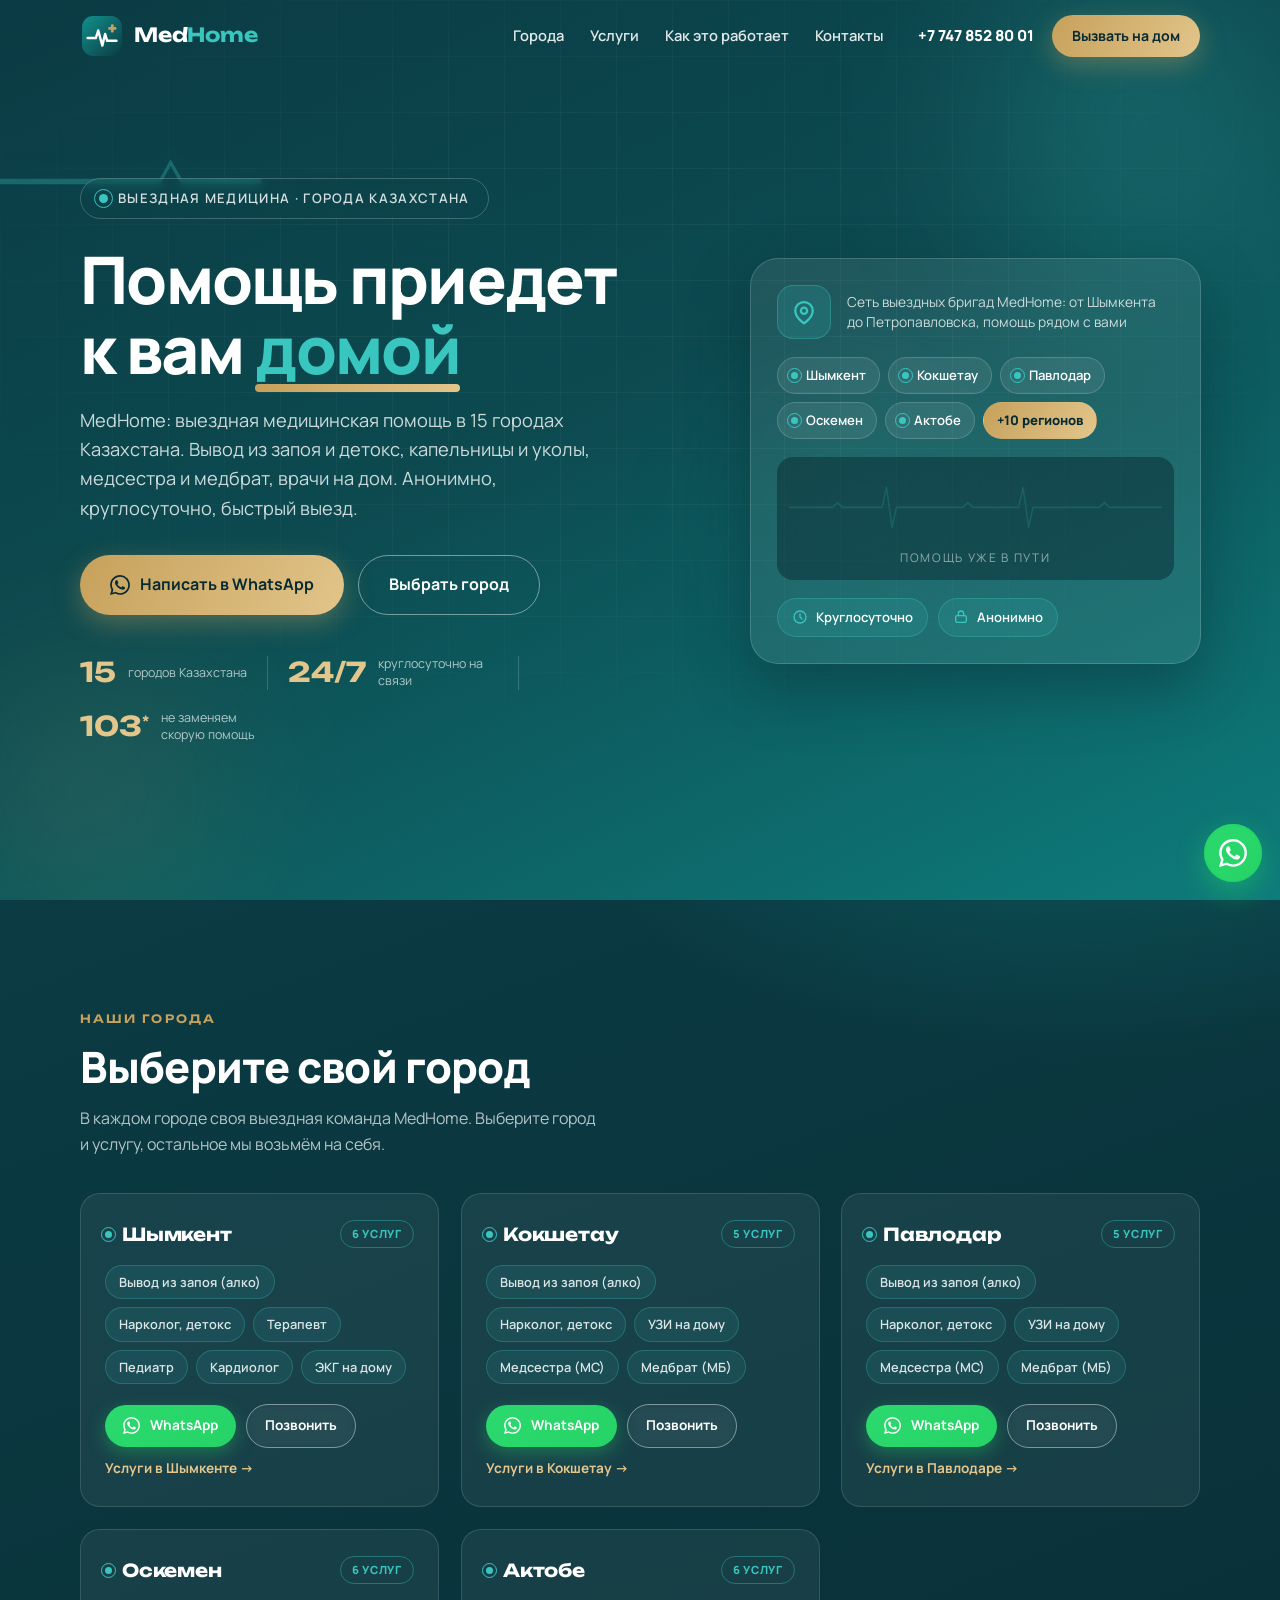
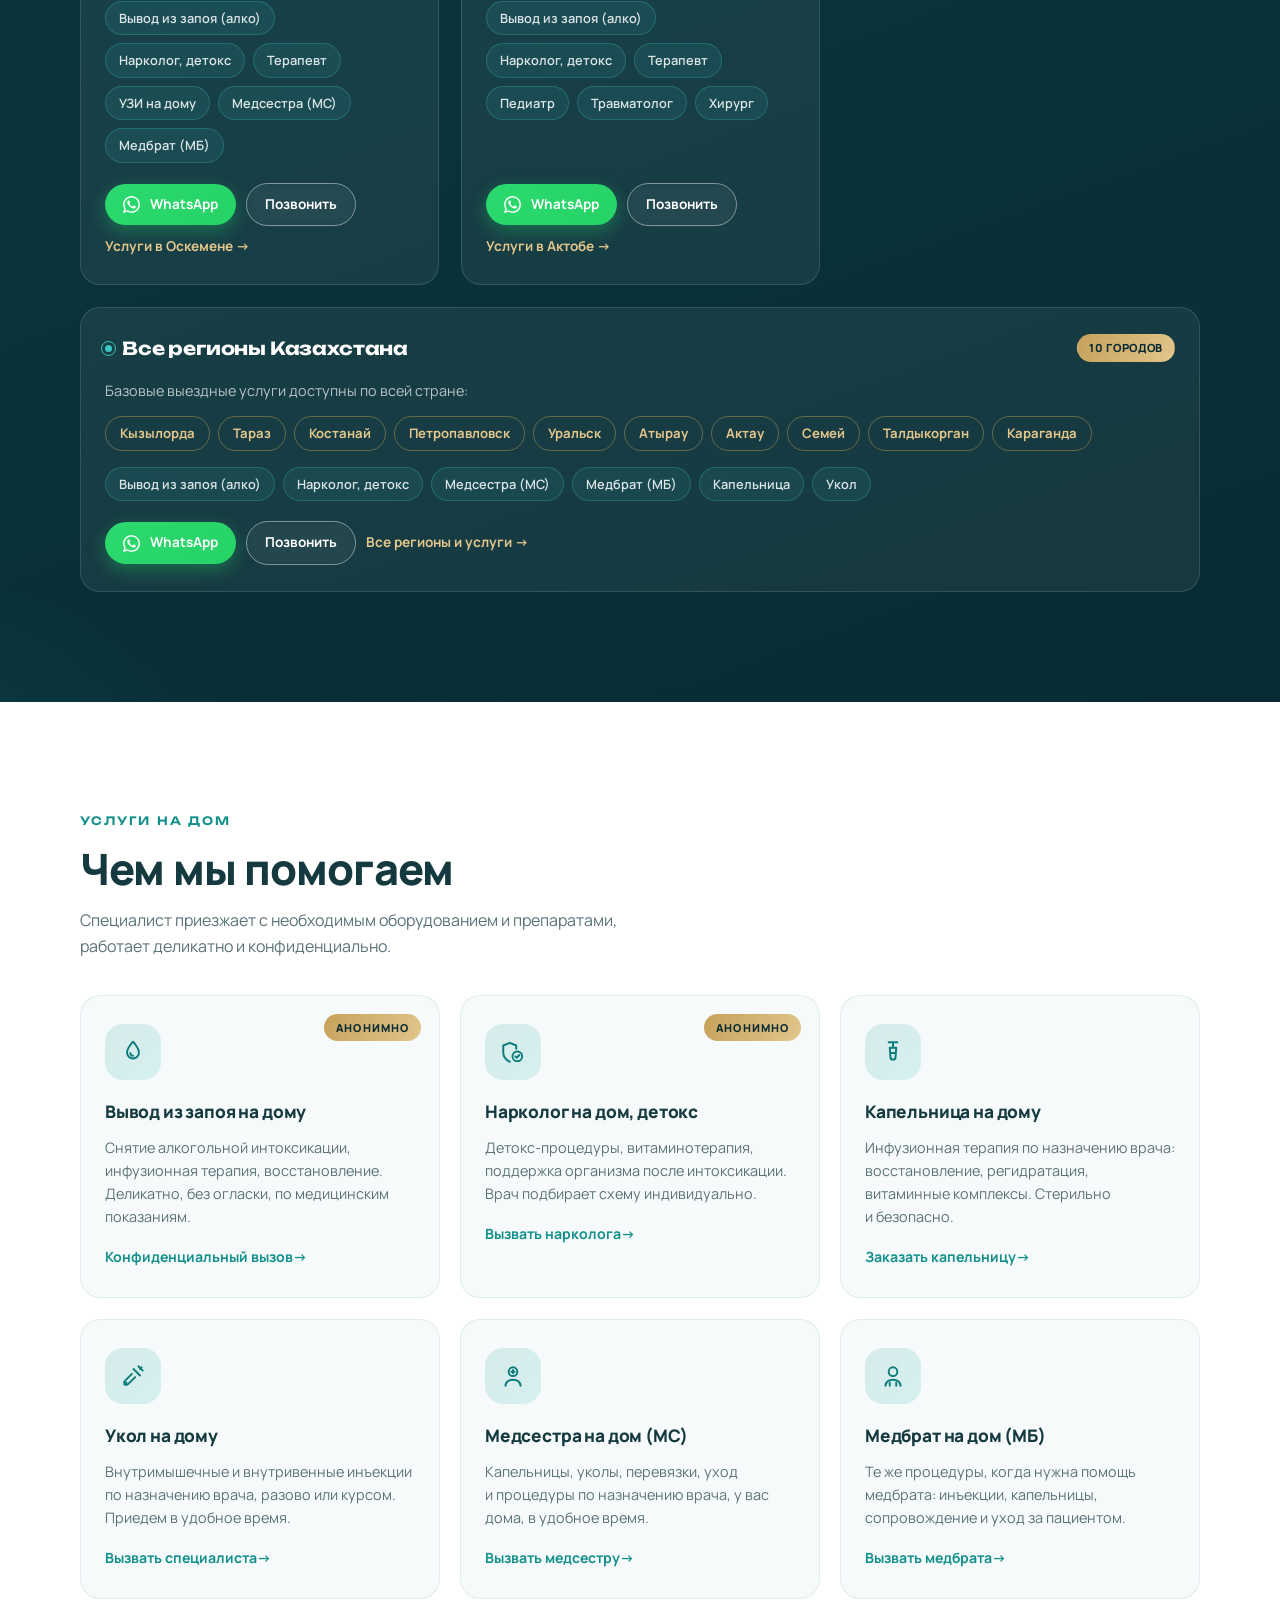
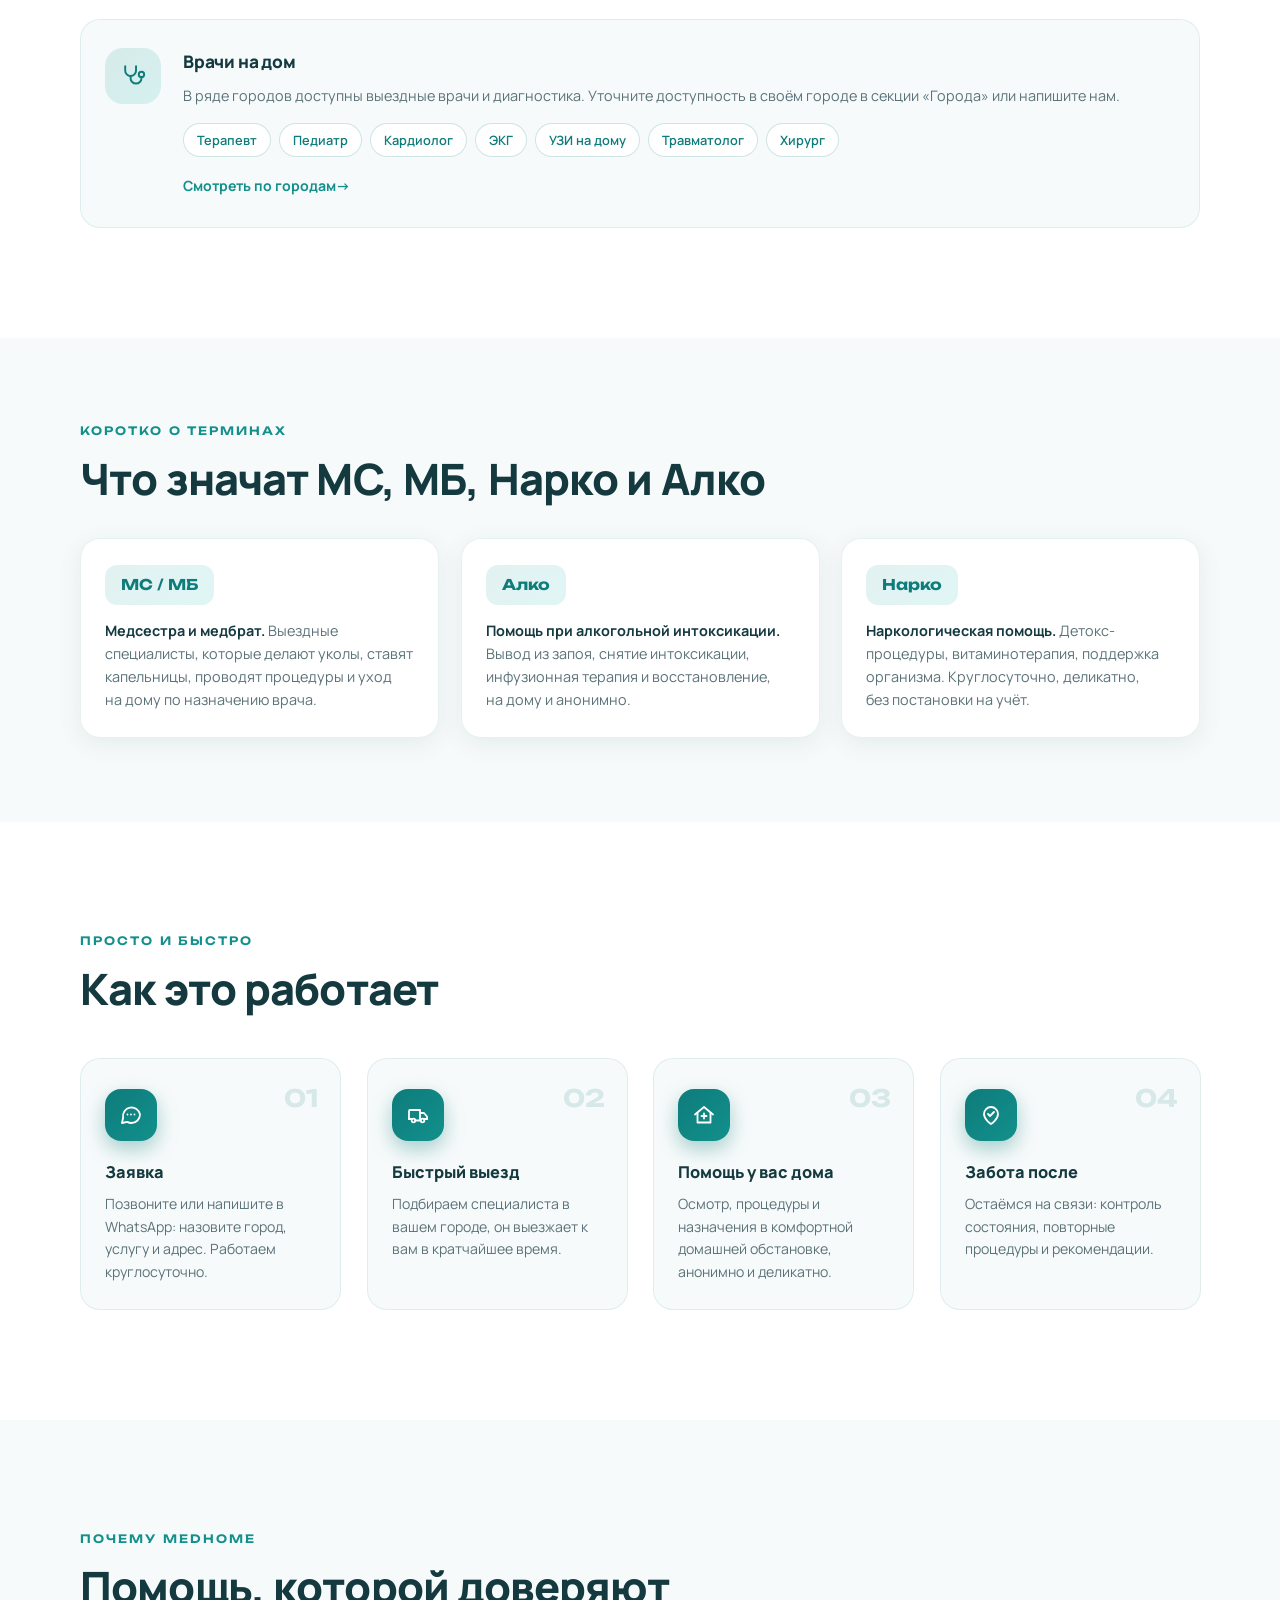
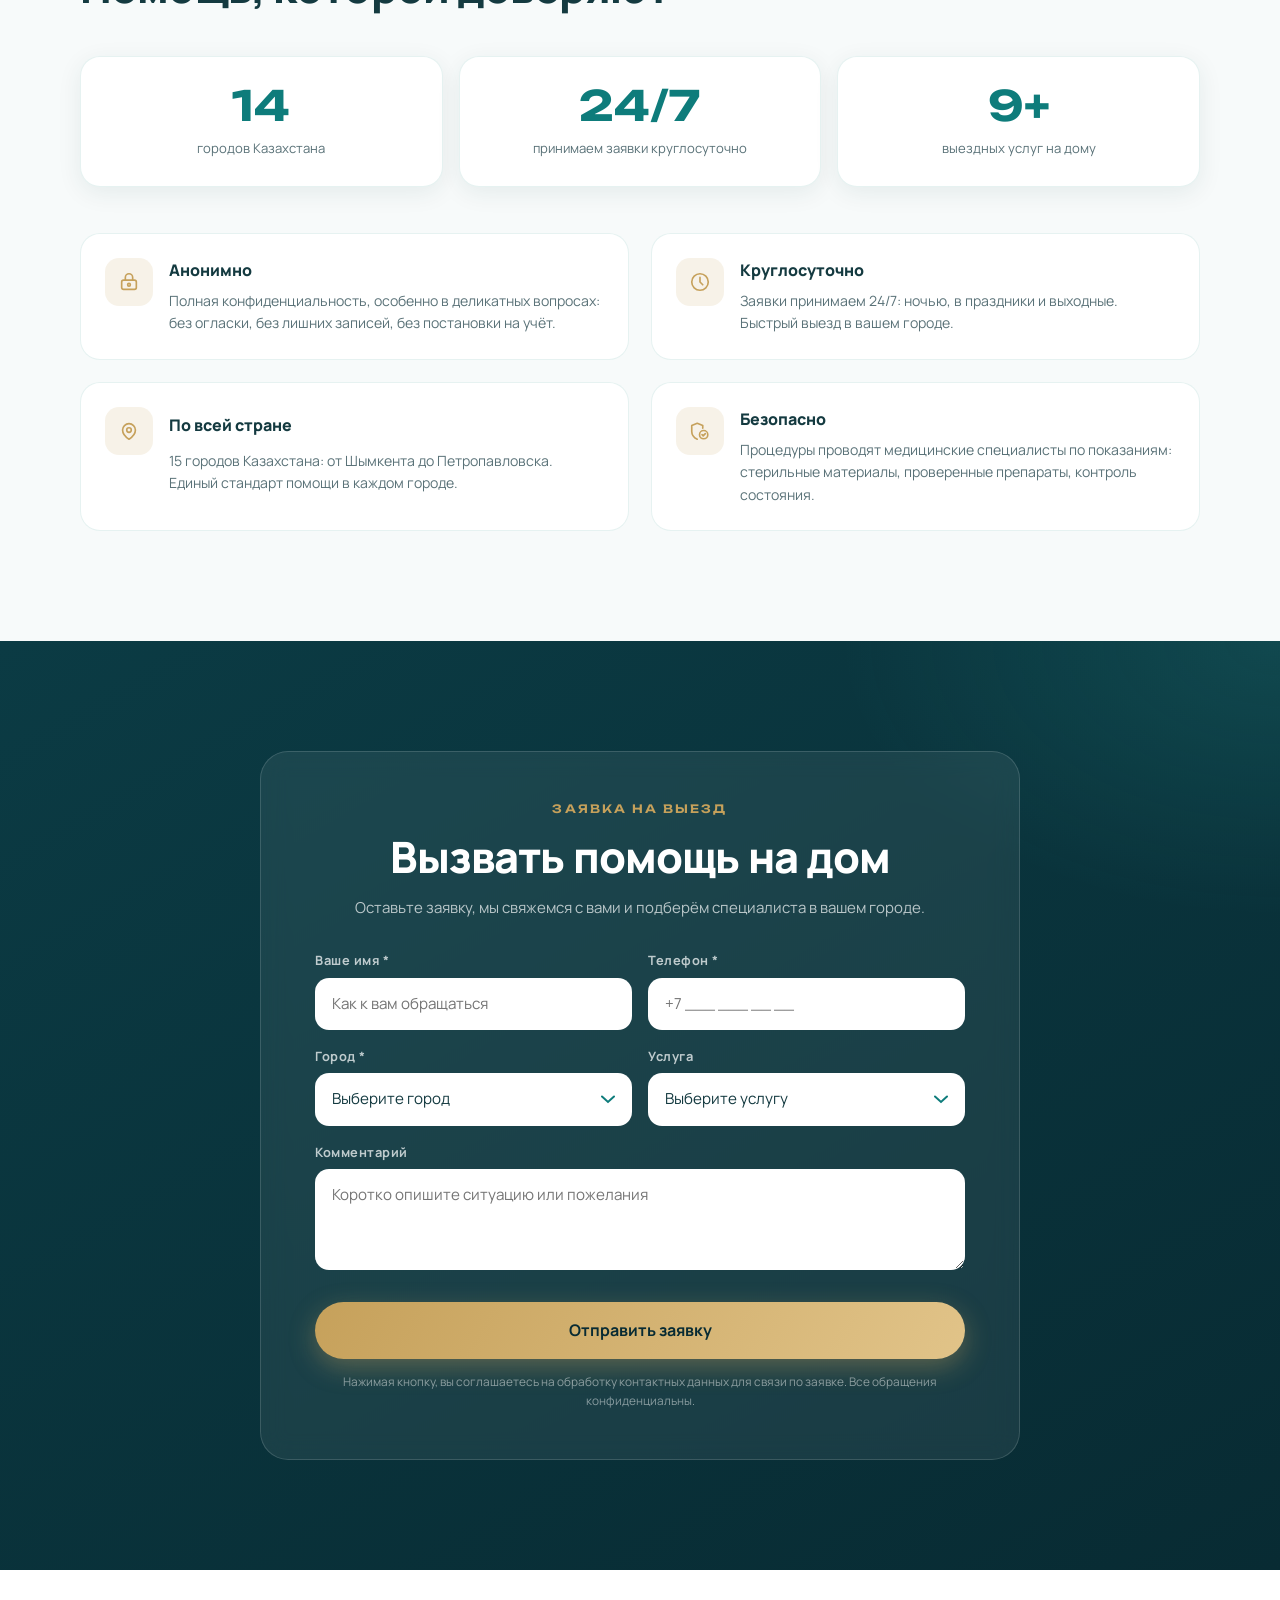
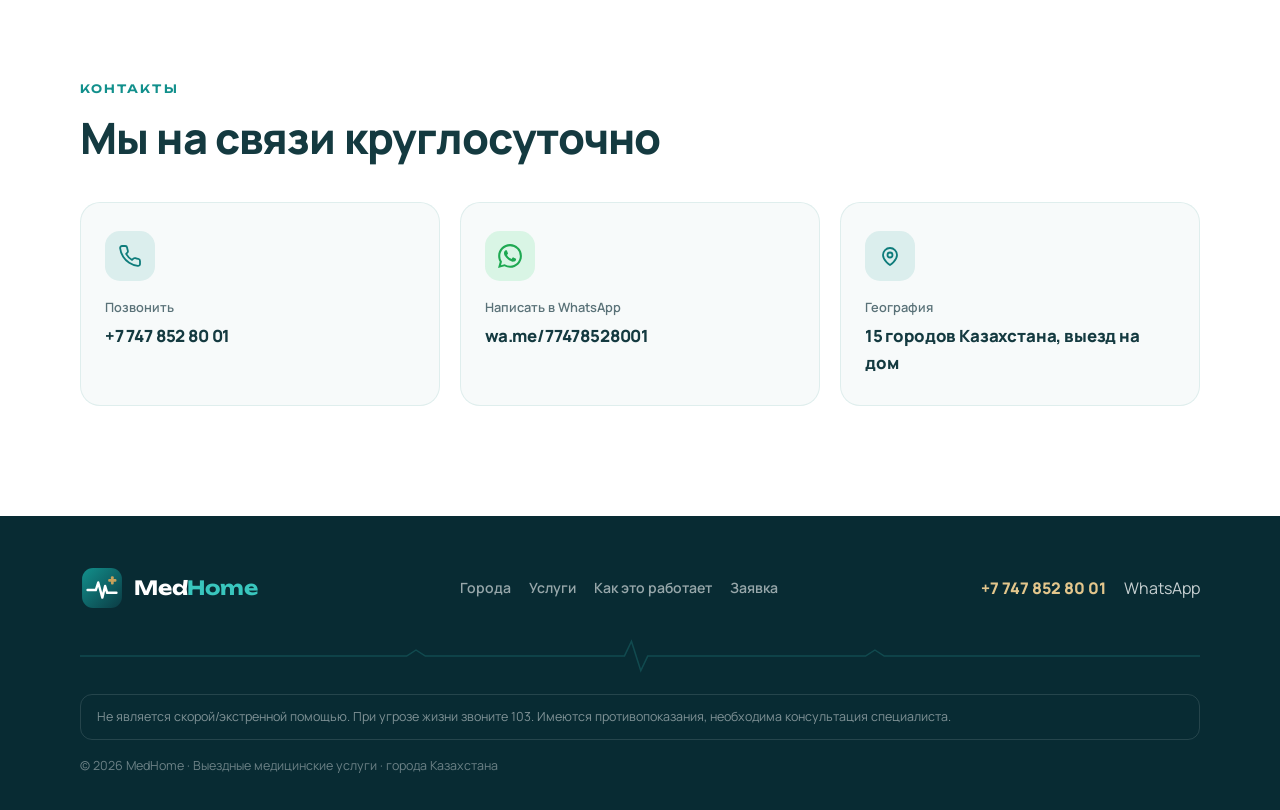
==== index.html @ b6b795bb "Change contact number to +7 747 852 80 01 across all pages Co-Authored-By: Claude Opus 4.8 <noreply@" ====
<!DOCTYPE html>
<html lang="ru">
<head>
  <meta charset="UTF-8">
  <meta name="viewport" content="width=device-width, initial-scale=1.0">

  <title>MedHome: выездная медицинская помощь на дом по городам Казахстана. Вывод из запоя, детокс, медсестра и медбрат на дом</title>
  <meta name="description" content="MedHome: медицинская помощь на дому в Шымкенте, Кокшетау, Павлодаре, Оскемене, Актобе и других городах Казахстана. Вывод из запоя и детокс, капельницы, уколы, медсестра и медбрат, врачи на дом. Анонимно, круглосуточно, быстрый выезд.">
  <link rel="canonical" href="https://medhome.kz/">
  <meta name="theme-color" content="#0E7C7B">

  <!-- Open Graph -->
  <meta property="og:type" content="website">
  <meta property="og:site_name" content="MedHome">
  <meta property="og:title" content="MedHome: медицинская помощь у вас дома, в вашем городе">
  <meta property="og:description" content="Вывод из запоя, детокс, капельницы, медсестра и медбрат, врачи на дом. 15 городов Казахстана, круглосуточно и анонимно.">
  <meta property="og:url" content="https://medhome.kz/">
  <meta property="og:image" content="https://medhome.kz/assets/og-image.jpg">
  <meta property="og:locale" content="ru_RU">
  <!-- Twitter -->
  <meta name="twitter:card" content="summary_large_image">
  <meta name="twitter:title" content="MedHome: медицинская помощь у вас дома, в вашем городе">
  <meta name="twitter:description" content="Выездная медпомощь по городам Казахстана: вывод из запоя, детокс, медсестра и медбрат, капельницы, уколы. Круглосуточно, анонимно.">
  <meta name="twitter:image" content="https://medhome.kz/assets/og-image.jpg">

  <link rel="icon" type="image/svg+xml" href="assets/favicon.svg">

  <link rel="preconnect" href="https://fonts.googleapis.com">
  <link rel="preconnect" href="https://fonts.gstatic.com" crossorigin>
  <link href="https://fonts.googleapis.com/css2?family=Manrope:wght@400;500;600;700;800&family=Unbounded:wght@500;600;700&display=swap" rel="stylesheet">

  <link rel="stylesheet" href="styles.css?v=3">

  <script type="application/ld+json">
  {
    "@context": "https://schema.org",
    "@type": "MedicalBusiness",
    "name": "MedHome",
    "description": "Выездные медицинские услуги на дому по городам Казахстана: вывод из запоя и детоксикация, капельницы, уколы, медсестра и медбрат, врачи на дом.",
    "telephone": "+77478528001",
    "areaServed": ["Шымкент", "Кокшетау", "Павлодар", "Оскемен", "Актобе", "Кызылорда", "Тараз", "Костанай", "Петропавловск", "Уральск", "Атырау", "Актау", "Семей", "Талдыкорган", "Караганда"],
    "url": "https://medhome.kz/",
    "image": "https://medhome.kz/assets/og-image.jpg"
  }
  </script>
</head>
<body>

  <!-- ===== HEADER ===== -->
  <header class="header" id="header">
    <div class="container header-inner">
      <a href="index.html" class="logo" aria-label="MedHome, на главную">
        <img src="assets/logo-icon.svg" alt="Логотип MedHome" class="logo-icon" width="44" height="44">
        <span class="logo-word">Med<em>Home</em></span>
      </a>
      <nav class="nav" id="nav" aria-label="Основная навигация">
        <a href="#goroda" class="nav-link">Города</a>
        <a href="#uslugi" class="nav-link">Услуги</a>
        <a href="#kak-rabotaet" class="nav-link">Как это работает</a>
        <a href="#kontakty" class="nav-link">Контакты</a>
        <div class="nav-cta">
          <a href="tel:+77478528001" class="nav-phone">+7 747 852 80 01</a>
          <a href="#zayavka" class="btn btn-gold btn-sm">Вызвать на дом</a>
        </div>
      </nav>
      <a href="tel:+77478528001" class="header-call" aria-label="Позвонить: +7 747 852 80 01">
        <svg viewBox="0 0 24 24" width="20" height="20" fill="none" stroke="currentColor" stroke-width="2" stroke-linecap="round" stroke-linejoin="round" aria-hidden="true"><path d="M22 16.92v3a2 2 0 0 1-2.18 2 19.79 19.79 0 0 1-8.63-3.07 19.5 19.5 0 0 1-6-6 19.79 19.79 0 0 1-3.07-8.67A2 2 0 0 1 4.11 2h3a2 2 0 0 1 2 1.72c.12.96.36 1.9.7 2.81a2 2 0 0 1-.45 2.11L8.09 9.91a16 16 0 0 0 6 6l1.27-1.27a2 2 0 0 1 2.11-.45c.91.34 1.85.58 2.81.7A2 2 0 0 1 22 16.92z"/></svg>
      </a>
      <button class="burger" id="burger" aria-label="Открыть меню" aria-expanded="false" aria-controls="nav">
        <span></span><span></span><span></span>
      </button>
    </div>
  </header>

  <!-- ===== HERO ===== -->
  <section class="hero" id="hero">
    <div class="hero-bg" aria-hidden="true">
      <div class="glow glow-1"></div>
      <div class="glow glow-2"></div>
      <div class="glow glow-3"></div>
      <div class="hero-grid-lines"></div>
    </div>

    <div class="container hero-inner">
      <div class="hero-text">
        <p class="hero-badge reveal"><span class="pulse-dot" aria-hidden="true"></span>Выездная медицина · города Казахстана</p>
        <h1 class="hero-title">
          <span class="line reveal">Помощь приедет</span>
          <span class="line reveal d-1">к вам <span class="accent-word">домой</span></span>
        </h1>
        <p class="hero-sub reveal d-2">MedHome: выездная медицинская помощь в&nbsp;15&nbsp;городах Казахстана. Вывод из&nbsp;запоя и&nbsp;детокс, капельницы и&nbsp;уколы, медсестра и&nbsp;медбрат, врачи на&nbsp;дом. Анонимно, круглосуточно, быстрый выезд.</p>
        <div class="hero-cta reveal d-3">
          <a href="https://wa.me/77478528001" class="btn btn-gold btn-lg" target="_blank" rel="noopener">
            <svg viewBox="0 0 24 24" width="20" height="20" fill="currentColor" aria-hidden="true"><path d="M17.47 14.38c-.3-.15-1.77-.87-2.04-.97-.27-.1-.47-.15-.67.15-.2.3-.77.97-.94 1.17-.17.2-.35.22-.65.07-.3-.15-1.26-.46-2.4-1.48-.89-.79-1.49-1.77-1.66-2.07-.17-.3-.02-.46.13-.61.13-.13.3-.35.45-.52.15-.17.2-.3.3-.5.1-.2.05-.37-.02-.52-.08-.15-.67-1.62-.92-2.22-.24-.58-.49-.5-.67-.51l-.57-.01c-.2 0-.52.07-.8.37-.27.3-1.04 1.02-1.04 2.5 0 1.47 1.07 2.89 1.22 3.09.15.2 2.11 3.22 5.1 4.51.71.31 1.27.49 1.7.63.72.23 1.37.2 1.88.12.58-.09 1.77-.72 2.02-1.42.25-.7.25-1.3.17-1.42-.07-.12-.27-.2-.57-.35M12.05 21.79h-.01a9.8 9.8 0 0 1-4.98-1.36l-.36-.21-3.7.97.99-3.61-.24-.37a9.77 9.77 0 0 1-1.5-5.22c0-5.4 4.4-9.79 9.81-9.79a9.75 9.75 0 0 1 9.79 9.8c0 5.4-4.4 9.79-9.8 9.79m8.33-18.11A11.7 11.7 0 0 0 12.04 0C5.5 0 .16 5.33.16 11.88c0 2.1.55 4.14 1.59 5.94L.06 24l6.33-1.66a11.85 11.85 0 0 0 5.65 1.44h.01c6.54 0 11.87-5.33 11.87-11.88 0-3.18-1.24-6.16-3.49-8.4"/></svg>
            Написать в WhatsApp
          </a>
          <a href="#goroda" class="btn btn-outline btn-lg">Выбрать город</a>
        </div>
        <div class="hero-facts reveal d-4">
          <div class="fact"><strong>15</strong><span>городов Казахстана</span></div>
          <div class="fact-sep" aria-hidden="true"></div>
          <div class="fact"><strong>24/7</strong><span>круглосуточно на связи</span></div>
          <div class="fact-sep" aria-hidden="true"></div>
          <div class="fact"><strong>103<sup>*</sup></strong><span>не заменяем скорую помощь</span></div>
        </div>
      </div>

      <div class="hero-visual reveal d-2" aria-hidden="false">
        <div class="hero-card">
          <div class="hero-card-top">
            <div class="hero-map-icon" aria-hidden="true">
              <svg viewBox="0 0 24 24" width="30" height="30" fill="none" stroke="currentColor" stroke-width="1.8" stroke-linecap="round" stroke-linejoin="round"><path d="M12 21s-7-4.4-7-10a7 7 0 0 1 14 0c0 5.6-7 10-7 10z"/><circle cx="12" cy="11" r="2.5"/></svg>
            </div>
            <p class="hero-card-note">Сеть выездных бригад MedHome: от&nbsp;Шымкента до&nbsp;Петропавловска, помощь рядом с&nbsp;вами</p>
          </div>
          <ul class="hero-cities" aria-label="Города присутствия MedHome">
            <li><span class="city-dot" aria-hidden="true"></span>Шымкент</li>
            <li><span class="city-dot" aria-hidden="true"></span>Кокшетау</li>
            <li><span class="city-dot" aria-hidden="true"></span>Павлодар</li>
            <li><span class="city-dot" aria-hidden="true"></span>Оскемен</li>
            <li><span class="city-dot" aria-hidden="true"></span>Актобе</li>
            <li class="hero-cities-more">+10 регионов</li>
          </ul>
          <div class="ecg-wrap">
            <svg class="ecg" viewBox="0 0 600 110" preserveAspectRatio="none" aria-hidden="true">
              <path class="ecg-base" d="M0 60 H70 l8 -7 8 7 H150 l7 -30 9 60 7 -30 H280 l8 -7 8 7 H370 l7 -30 9 60 7 -30 H500 l8 -7 8 7 H600"/>
              <path class="ecg-trace" d="M0 60 H70 l8 -7 8 7 H150 l7 -30 9 60 7 -30 H280 l8 -7 8 7 H370 l7 -30 9 60 7 -30 H500 l8 -7 8 7 H600"/>
            </svg>
            <span class="ecg-label">Помощь уже в пути</span>
          </div>
          <div class="hero-card-row">
            <div class="hero-chip">
              <svg viewBox="0 0 24 24" width="16" height="16" fill="none" stroke="currentColor" stroke-width="2" stroke-linecap="round" aria-hidden="true"><circle cx="12" cy="12" r="9"/><path d="M12 7v5l3 3"/></svg>
              Круглосуточно
            </div>
            <div class="hero-chip">
              <svg viewBox="0 0 24 24" width="16" height="16" fill="none" stroke="currentColor" stroke-width="2" stroke-linecap="round" stroke-linejoin="round" aria-hidden="true"><rect x="4" y="10" width="16" height="10" rx="2"/><path d="M8 10V7a4 4 0 0 1 8 0v3"/></svg>
              Анонимно
            </div>
          </div>
        </div>
      </div>
    </div>

    <div class="hero-ecg-bottom" aria-hidden="true">
      <svg viewBox="0 0 1440 90" preserveAspectRatio="none">
        <path class="ecg-line-big" d="M0 50 H180 l12 -9 12 9 H360 l9 -32 12 62 9 -30 H620 l12 -9 12 9 H820 l9 -32 12 62 9 -30 H1080 l12 -9 12 9 H1260 l9 -32 12 62 9 -30 H1440"/>
      </svg>
    </div>
  </section>

  <!-- ===== ГОРОДА ===== -->
  <section class="section section-dark" id="goroda">
    <div class="container">
      <p class="eyebrow eyebrow-gold reveal">Наши города</p>
      <h2 class="section-title reveal">Выберите свой город</h2>
      <p class="section-sub reveal">В каждом городе своя выездная команда MedHome. Выберите город и&nbsp;услугу, остальное мы возьмём на&nbsp;себя.</p>

      <div class="city-grid">

        <article class="city-card reveal" id="shymkent">
          <div class="city-head">
            <h3><span class="city-dot" aria-hidden="true"></span><a href="shymkent.html" class="city-title-link">Шымкент</a></h3>
            <span class="city-badge">6 услуг</span>
          </div>
          <ul class="city-services" aria-label="Услуги в Шымкенте">
            <li>Вывод из запоя (алко)</li>
            <li>Нарколог, детокс</li>
            <li>Терапевт</li>
            <li>Педиатр</li>
            <li>Кардиолог</li>
            <li>ЭКГ на дому</li>
          </ul>
          <div class="city-cta">
            <a href="https://wa.me/77478528001" class="btn btn-wa btn-city" target="_blank" rel="noopener" aria-label="WhatsApp, Шымкент">
              <svg viewBox="0 0 24 24" width="17" height="17" fill="currentColor" aria-hidden="true"><path d="M17.47 14.38c-.3-.15-1.77-.87-2.04-.97-.27-.1-.47-.15-.67.15-.2.3-.77.97-.94 1.17-.17.2-.35.22-.65.07-.3-.15-1.26-.46-2.4-1.48-.89-.79-1.49-1.77-1.66-2.07-.17-.3-.02-.46.13-.61.13-.13.3-.35.45-.52.15-.17.2-.3.3-.5.1-.2.05-.37-.02-.52-.08-.15-.67-1.62-.92-2.22-.24-.58-.49-.5-.67-.51l-.57-.01c-.2 0-.52.07-.8.37-.27.3-1.04 1.02-1.04 2.5 0 1.47 1.07 2.89 1.22 3.09.15.2 2.11 3.22 5.1 4.51.71.31 1.27.49 1.7.63.72.23 1.37.2 1.88.12.58-.09 1.77-.72 2.02-1.42.25-.7.25-1.3.17-1.42-.07-.12-.27-.2-.57-.35M12.05 21.79h-.01a9.8 9.8 0 0 1-4.98-1.36l-.36-.21-3.7.97.99-3.61-.24-.37a9.77 9.77 0 0 1-1.5-5.22c0-5.4 4.4-9.79 9.81-9.79a9.75 9.75 0 0 1 9.79 9.8c0 5.4-4.4 9.79-9.8 9.79m8.33-18.11A11.7 11.7 0 0 0 12.04 0C5.5 0 .16 5.33.16 11.88c0 2.1.55 4.14 1.59 5.94L.06 24l6.33-1.66a11.85 11.85 0 0 0 5.65 1.44h.01c6.54 0 11.87-5.33 11.87-11.88 0-3.18-1.24-6.16-3.49-8.4"/></svg>
              WhatsApp
            </a>
            <a href="tel:+77478528001" class="btn btn-outline btn-city">Позвонить</a>
            <a href="shymkent.html" class="city-link city-link-more">Услуги в Шымкенте<span aria-hidden="true"> →</span></a>
          </div>
        </article>

        <article class="city-card reveal d-1" id="kokshetau">
          <div class="city-head">
            <h3><span class="city-dot" aria-hidden="true"></span><a href="kokshetau.html" class="city-title-link">Кокшетау</a></h3>
            <span class="city-badge">5 услуг</span>
          </div>
          <ul class="city-services" aria-label="Услуги в Кокшетау">
            <li>Вывод из запоя (алко)</li>
            <li>Нарколог, детокс</li>
            <li>УЗИ на дому</li>
            <li>Медсестра (МС)</li>
            <li>Медбрат (МБ)</li>
          </ul>
          <div class="city-cta">
            <a href="https://wa.me/77478528001" class="btn btn-wa btn-city" target="_blank" rel="noopener" aria-label="WhatsApp, Кокшетау">
              <svg viewBox="0 0 24 24" width="17" height="17" fill="currentColor" aria-hidden="true"><path d="M17.47 14.38c-.3-.15-1.77-.87-2.04-.97-.27-.1-.47-.15-.67.15-.2.3-.77.97-.94 1.17-.17.2-.35.22-.65.07-.3-.15-1.26-.46-2.4-1.48-.89-.79-1.49-1.77-1.66-2.07-.17-.3-.02-.46.13-.61.13-.13.3-.35.45-.52.15-.17.2-.3.3-.5.1-.2.05-.37-.02-.52-.08-.15-.67-1.62-.92-2.22-.24-.58-.49-.5-.67-.51l-.57-.01c-.2 0-.52.07-.8.37-.27.3-1.04 1.02-1.04 2.5 0 1.47 1.07 2.89 1.22 3.09.15.2 2.11 3.22 5.1 4.51.71.31 1.27.49 1.7.63.72.23 1.37.2 1.88.12.58-.09 1.77-.72 2.02-1.42.25-.7.25-1.3.17-1.42-.07-.12-.27-.2-.57-.35M12.05 21.79h-.01a9.8 9.8 0 0 1-4.98-1.36l-.36-.21-3.7.97.99-3.61-.24-.37a9.77 9.77 0 0 1-1.5-5.22c0-5.4 4.4-9.79 9.81-9.79a9.75 9.75 0 0 1 9.79 9.8c0 5.4-4.4 9.79-9.8 9.79m8.33-18.11A11.7 11.7 0 0 0 12.04 0C5.5 0 .16 5.33.16 11.88c0 2.1.55 4.14 1.59 5.94L.06 24l6.33-1.66a11.85 11.85 0 0 0 5.65 1.44h.01c6.54 0 11.87-5.33 11.87-11.88 0-3.18-1.24-6.16-3.49-8.4"/></svg>
              WhatsApp
            </a>
            <a href="tel:+77478528001" class="btn btn-outline btn-city">Позвонить</a>
            <a href="kokshetau.html" class="city-link city-link-more">Услуги в Кокшетау<span aria-hidden="true"> →</span></a>
          </div>
        </article>

        <article class="city-card reveal d-2" id="pavlodar">
          <div class="city-head">
            <h3><span class="city-dot" aria-hidden="true"></span><a href="pavlodar.html" class="city-title-link">Павлодар</a></h3>
            <span class="city-badge">5 услуг</span>
          </div>
          <ul class="city-services" aria-label="Услуги в Павлодаре">
            <li>Вывод из запоя (алко)</li>
            <li>Нарколог, детокс</li>
            <li>УЗИ на дому</li>
            <li>Медсестра (МС)</li>
            <li>Медбрат (МБ)</li>
          </ul>
          <div class="city-cta">
            <a href="https://wa.me/77478528001" class="btn btn-wa btn-city" target="_blank" rel="noopener" aria-label="WhatsApp, Павлодар">
              <svg viewBox="0 0 24 24" width="17" height="17" fill="currentColor" aria-hidden="true"><path d="M17.47 14.38c-.3-.15-1.77-.87-2.04-.97-.27-.1-.47-.15-.67.15-.2.3-.77.97-.94 1.17-.17.2-.35.22-.65.07-.3-.15-1.26-.46-2.4-1.48-.89-.79-1.49-1.77-1.66-2.07-.17-.3-.02-.46.13-.61.13-.13.3-.35.45-.52.15-.17.2-.3.3-.5.1-.2.05-.37-.02-.52-.08-.15-.67-1.62-.92-2.22-.24-.58-.49-.5-.67-.51l-.57-.01c-.2 0-.52.07-.8.37-.27.3-1.04 1.02-1.04 2.5 0 1.47 1.07 2.89 1.22 3.09.15.2 2.11 3.22 5.1 4.51.71.31 1.27.49 1.7.63.72.23 1.37.2 1.88.12.58-.09 1.77-.72 2.02-1.42.25-.7.25-1.3.17-1.42-.07-.12-.27-.2-.57-.35M12.05 21.79h-.01a9.8 9.8 0 0 1-4.98-1.36l-.36-.21-3.7.97.99-3.61-.24-.37a9.77 9.77 0 0 1-1.5-5.22c0-5.4 4.4-9.79 9.81-9.79a9.75 9.75 0 0 1 9.79 9.8c0 5.4-4.4 9.79-9.8 9.79m8.33-18.11A11.7 11.7 0 0 0 12.04 0C5.5 0 .16 5.33.16 11.88c0 2.1.55 4.14 1.59 5.94L.06 24l6.33-1.66a11.85 11.85 0 0 0 5.65 1.44h.01c6.54 0 11.87-5.33 11.87-11.88 0-3.18-1.24-6.16-3.49-8.4"/></svg>
              WhatsApp
            </a>
            <a href="tel:+77478528001" class="btn btn-outline btn-city">Позвонить</a>
            <a href="pavlodar.html" class="city-link city-link-more">Услуги в Павлодаре<span aria-hidden="true"> →</span></a>
          </div>
        </article>

        <article class="city-card reveal d-3" id="oskemen">
          <div class="city-head">
            <h3><span class="city-dot" aria-hidden="true"></span><a href="oskemen.html" class="city-title-link">Оскемен</a></h3>
            <span class="city-badge">6 услуг</span>
          </div>
          <ul class="city-services" aria-label="Услуги в Оскемене (Усть-Каменогорске)">
            <li>Вывод из запоя (алко)</li>
            <li>Нарколог, детокс</li>
            <li>Терапевт</li>
            <li>УЗИ на дому</li>
            <li>Медсестра (МС)</li>
            <li>Медбрат (МБ)</li>
          </ul>
          <div class="city-cta">
            <a href="https://wa.me/77478528001" class="btn btn-wa btn-city" target="_blank" rel="noopener" aria-label="WhatsApp, Оскемен">
              <svg viewBox="0 0 24 24" width="17" height="17" fill="currentColor" aria-hidden="true"><path d="M17.47 14.38c-.3-.15-1.77-.87-2.04-.97-.27-.1-.47-.15-.67.15-.2.3-.77.97-.94 1.17-.17.2-.35.22-.65.07-.3-.15-1.26-.46-2.4-1.48-.89-.79-1.49-1.77-1.66-2.07-.17-.3-.02-.46.13-.61.13-.13.3-.35.45-.52.15-.17.2-.3.3-.5.1-.2.05-.37-.02-.52-.08-.15-.67-1.62-.92-2.22-.24-.58-.49-.5-.67-.51l-.57-.01c-.2 0-.52.07-.8.37-.27.3-1.04 1.02-1.04 2.5 0 1.47 1.07 2.89 1.22 3.09.15.2 2.11 3.22 5.1 4.51.71.31 1.27.49 1.7.63.72.23 1.37.2 1.88.12.58-.09 1.77-.72 2.02-1.42.25-.7.25-1.3.17-1.42-.07-.12-.27-.2-.57-.35M12.05 21.79h-.01a9.8 9.8 0 0 1-4.98-1.36l-.36-.21-3.7.97.99-3.61-.24-.37a9.77 9.77 0 0 1-1.5-5.22c0-5.4 4.4-9.79 9.81-9.79a9.75 9.75 0 0 1 9.79 9.8c0 5.4-4.4 9.79-9.8 9.79m8.33-18.11A11.7 11.7 0 0 0 12.04 0C5.5 0 .16 5.33.16 11.88c0 2.1.55 4.14 1.59 5.94L.06 24l6.33-1.66a11.85 11.85 0 0 0 5.65 1.44h.01c6.54 0 11.87-5.33 11.87-11.88 0-3.18-1.24-6.16-3.49-8.4"/></svg>
              WhatsApp
            </a>
            <a href="tel:+77478528001" class="btn btn-outline btn-city">Позвонить</a>
            <a href="oskemen.html" class="city-link city-link-more">Услуги в Оскемене<span aria-hidden="true"> →</span></a>
          </div>
        </article>

        <article class="city-card reveal d-4" id="aktobe">
          <div class="city-head">
            <h3><span class="city-dot" aria-hidden="true"></span><a href="aktobe.html" class="city-title-link">Актобе</a></h3>
            <span class="city-badge">6 услуг</span>
          </div>
          <ul class="city-services" aria-label="Услуги в Актобе">
            <li>Вывод из запоя (алко)</li>
            <li>Нарколог, детокс</li>
            <li>Терапевт</li>
            <li>Педиатр</li>
            <li>Травматолог</li>
            <li>Хирург</li>
          </ul>
          <div class="city-cta">
            <a href="https://wa.me/77478528001" class="btn btn-wa btn-city" target="_blank" rel="noopener" aria-label="WhatsApp, Актобе">
              <svg viewBox="0 0 24 24" width="17" height="17" fill="currentColor" aria-hidden="true"><path d="M17.47 14.38c-.3-.15-1.77-.87-2.04-.97-.27-.1-.47-.15-.67.15-.2.3-.77.97-.94 1.17-.17.2-.35.22-.65.07-.3-.15-1.26-.46-2.4-1.48-.89-.79-1.49-1.77-1.66-2.07-.17-.3-.02-.46.13-.61.13-.13.3-.35.45-.52.15-.17.2-.3.3-.5.1-.2.05-.37-.02-.52-.08-.15-.67-1.62-.92-2.22-.24-.58-.49-.5-.67-.51l-.57-.01c-.2 0-.52.07-.8.37-.27.3-1.04 1.02-1.04 2.5 0 1.47 1.07 2.89 1.22 3.09.15.2 2.11 3.22 5.1 4.51.71.31 1.27.49 1.7.63.72.23 1.37.2 1.88.12.58-.09 1.77-.72 2.02-1.42.25-.7.25-1.3.17-1.42-.07-.12-.27-.2-.57-.35M12.05 21.79h-.01a9.8 9.8 0 0 1-4.98-1.36l-.36-.21-3.7.97.99-3.61-.24-.37a9.77 9.77 0 0 1-1.5-5.22c0-5.4 4.4-9.79 9.81-9.79a9.75 9.75 0 0 1 9.79 9.8c0 5.4-4.4 9.79-9.8 9.79m8.33-18.11A11.7 11.7 0 0 0 12.04 0C5.5 0 .16 5.33.16 11.88c0 2.1.55 4.14 1.59 5.94L.06 24l6.33-1.66a11.85 11.85 0 0 0 5.65 1.44h.01c6.54 0 11.87-5.33 11.87-11.88 0-3.18-1.24-6.16-3.49-8.4"/></svg>
              WhatsApp
            </a>
            <a href="tel:+77478528001" class="btn btn-outline btn-city">Позвонить</a>
            <a href="aktobe.html" class="city-link city-link-more">Услуги в Актобе<span aria-hidden="true"> →</span></a>
          </div>
        </article>

        <!-- Все регионы -->
        <article class="city-card city-card-regions reveal d-4" id="vse-regiony">
          <div class="city-head">
            <h3><span class="city-dot" aria-hidden="true"></span><a href="regiony.html" class="city-title-link">Все регионы Казахстана</a></h3>
            <span class="city-badge city-badge-gold">10 городов</span>
          </div>
          <p class="regions-note">Базовые выездные услуги доступны по&nbsp;всей стране:</p>
          <ul class="regions-list" aria-label="Города всех регионов">
            <li>Кызылорда</li><li>Тараз</li><li>Костанай</li><li>Петропавловск</li><li>Уральск</li><li>Атырау</li><li>Актау</li><li>Семей</li><li>Талдыкорган</li><li>Караганда</li>
          </ul>
          <ul class="city-services" aria-label="Базовые услуги во всех регионах">
            <li>Вывод из запоя (алко)</li>
            <li>Нарколог, детокс</li>
            <li>Медсестра (МС)</li>
            <li>Медбрат (МБ)</li>
            <li>Капельница</li>
            <li>Укол</li>
          </ul>
          <div class="city-cta">
            <a href="https://wa.me/77478528001" class="btn btn-wa btn-city" target="_blank" rel="noopener" aria-label="WhatsApp, все регионы">
              <svg viewBox="0 0 24 24" width="17" height="17" fill="currentColor" aria-hidden="true"><path d="M17.47 14.38c-.3-.15-1.77-.87-2.04-.97-.27-.1-.47-.15-.67.15-.2.3-.77.97-.94 1.17-.17.2-.35.22-.65.07-.3-.15-1.26-.46-2.4-1.48-.89-.79-1.49-1.77-1.66-2.07-.17-.3-.02-.46.13-.61.13-.13.3-.35.45-.52.15-.17.2-.3.3-.5.1-.2.05-.37-.02-.52-.08-.15-.67-1.62-.92-2.22-.24-.58-.49-.5-.67-.51l-.57-.01c-.2 0-.52.07-.8.37-.27.3-1.04 1.02-1.04 2.5 0 1.47 1.07 2.89 1.22 3.09.15.2 2.11 3.22 5.1 4.51.71.31 1.27.49 1.7.63.72.23 1.37.2 1.88.12.58-.09 1.77-.72 2.02-1.42.25-.7.25-1.3.17-1.42-.07-.12-.27-.2-.57-.35M12.05 21.79h-.01a9.8 9.8 0 0 1-4.98-1.36l-.36-.21-3.7.97.99-3.61-.24-.37a9.77 9.77 0 0 1-1.5-5.22c0-5.4 4.4-9.79 9.81-9.79a9.75 9.75 0 0 1 9.79 9.8c0 5.4-4.4 9.79-9.8 9.79m8.33-18.11A11.7 11.7 0 0 0 12.04 0C5.5 0 .16 5.33.16 11.88c0 2.1.55 4.14 1.59 5.94L.06 24l6.33-1.66a11.85 11.85 0 0 0 5.65 1.44h.01c6.54 0 11.87-5.33 11.87-11.88 0-3.18-1.24-6.16-3.49-8.4"/></svg>
              WhatsApp
            </a>
            <a href="tel:+77478528001" class="btn btn-outline btn-city">Позвонить</a>
            <a href="regiony.html" class="city-link city-link-more">Все регионы и услуги<span aria-hidden="true"> →</span></a>
          </div>
        </article>

      </div>
    </div>
  </section>

  <!-- ===== УСЛУГИ ===== -->
  <section class="section section-light" id="uslugi">
    <div class="container">
      <p class="eyebrow reveal">Услуги на дом</p>
      <h2 class="section-title reveal">Чем мы помогаем</h2>
      <p class="section-sub reveal">Специалист приезжает с&nbsp;необходимым оборудованием и&nbsp;препаратами, работает деликатно и&nbsp;конфиденциально.</p>

      <div class="services-grid">
        <article class="service-card reveal" id="vyvod-iz-zapoya">
          <span class="service-tag">Анонимно</span>
          <div class="service-icon" aria-hidden="true">
            <svg viewBox="0 0 24 24" width="26" height="26" fill="none" stroke="currentColor" stroke-width="1.8" stroke-linecap="round" stroke-linejoin="round"><path d="M12 2.5s5.5 6.2 5.5 10a5.5 5.5 0 0 1-11 0c0-3.8 5.5-10 5.5-10z"/><path d="M9.5 13a2.5 2.5 0 0 0 2.5 2.5"/></svg>
          </div>
          <h3>Вывод из запоя на дому</h3>
          <p>Снятие алкогольной интоксикации, инфузионная терапия, восстановление. Деликатно, без огласки, по&nbsp;медицинским показаниям.</p>
          <a href="#zayavka" class="service-link">Конфиденциальный вызов<span aria-hidden="true"> →</span></a>
        </article>

        <article class="service-card reveal d-1" id="narkologiya">
          <span class="service-tag">Анонимно</span>
          <div class="service-icon" aria-hidden="true">
            <svg viewBox="0 0 24 24" width="26" height="26" fill="none" stroke="currentColor" stroke-width="1.8" stroke-linecap="round" stroke-linejoin="round"><path d="M9 21c-3.5-1.7-6-4.6-6-8.5V6l6-2.5L15 6v3"/><circle cx="16" cy="16" r="4.5"/><path d="M14.2 16l1.3 1.3 2.3-2.5"/></svg>
          </div>
          <h3>Нарколог на дом, детокс</h3>
          <p>Детокс-процедуры, витаминотерапия, поддержка организма после интоксикации. Врач подбирает схему индивидуально.</p>
          <a href="#zayavka" class="service-link">Вызвать нарколога<span aria-hidden="true"> →</span></a>
        </article>

        <article class="service-card reveal d-2" id="kapelnica">
          <div class="service-icon" aria-hidden="true">
            <svg viewBox="0 0 24 24" width="26" height="26" fill="none" stroke="currentColor" stroke-width="1.8" stroke-linecap="round" stroke-linejoin="round"><path d="M8 3h8M12 3v5"/><path d="M9 8h6l-.7 9.3a2 2 0 0 1-2 1.7h-.6a2 2 0 0 1-2-1.7z"/><path d="M10 13h4"/></svg>
          </div>
          <h3>Капельница на дому</h3>
          <p>Инфузионная терапия по&nbsp;назначению врача: восстановление, регидратация, витаминные комплексы. Стерильно и&nbsp;безопасно.</p>
          <a href="#zayavka" class="service-link">Заказать капельницу<span aria-hidden="true"> →</span></a>
        </article>

        <article class="service-card reveal d-3" id="ukol">
          <div class="service-icon" aria-hidden="true">
            <svg viewBox="0 0 24 24" width="26" height="26" fill="none" stroke="currentColor" stroke-width="1.8" stroke-linecap="round" stroke-linejoin="round"><path d="M20 4l-1.5 1.5M17 3l4 4M12.5 5.5l6 6M14 13l-6.5 6.5a2 2 0 0 1-2.8 0l-.2-.2a2 2 0 0 1 0-2.8L11 10"/><path d="M4 20l2-2"/></svg>
          </div>
          <h3>Укол на дому</h3>
          <p>Внутримышечные и внутривенные инъекции по&nbsp;назначению врача, разово или курсом. Приедем в&nbsp;удобное время.</p>
          <a href="#zayavka" class="service-link">Вызвать специалиста<span aria-hidden="true"> →</span></a>
        </article>

        <article class="service-card reveal" id="medsestra">
          <div class="service-icon" aria-hidden="true">
            <svg viewBox="0 0 24 24" width="26" height="26" fill="none" stroke="currentColor" stroke-width="1.8" stroke-linecap="round" stroke-linejoin="round"><circle cx="12" cy="8" r="4"/><path d="M5 21c.5-3.5 3.4-5.5 7-5.5s6.5 2 7 5.5"/><path d="M12 6.5v3M10.5 8h3"/></svg>
          </div>
          <h3>Медсестра на дом (МС)</h3>
          <p>Капельницы, уколы, перевязки, уход и&nbsp;процедуры по&nbsp;назначению врача, у&nbsp;вас дома, в&nbsp;удобное время.</p>
          <a href="#zayavka" class="service-link">Вызвать медсестру<span aria-hidden="true"> →</span></a>
        </article>

        <article class="service-card reveal d-1" id="medbrat">
          <div class="service-icon" aria-hidden="true">
            <svg viewBox="0 0 24 24" width="26" height="26" fill="none" stroke="currentColor" stroke-width="1.8" stroke-linecap="round" stroke-linejoin="round"><circle cx="12" cy="8" r="4"/><path d="M5 21c.5-3.5 3.4-5.5 7-5.5s6.5 2 7 5.5"/><path d="M9 21v-3M15 21v-3"/></svg>
          </div>
          <h3>Медбрат на дом (МБ)</h3>
          <p>Те же процедуры, когда нужна помощь медбрата: инъекции, капельницы, сопровождение и&nbsp;уход за&nbsp;пациентом.</p>
          <a href="#zayavka" class="service-link">Вызвать медбрата<span aria-hidden="true"> →</span></a>
        </article>

        <article class="service-card service-card-wide reveal d-2" id="vrachi-na-dom">
          <div class="service-icon" aria-hidden="true">
            <svg viewBox="0 0 24 24" width="26" height="26" fill="none" stroke="currentColor" stroke-width="1.8" stroke-linecap="round" stroke-linejoin="round"><path d="M4.8 3v4a5 5 0 0 0 10 0V3"/><path d="M9.8 12v2a5 5 0 0 0 10 0v-1"/><circle cx="19.8" cy="10.5" r="2.5"/></svg>
          </div>
          <div class="service-wide-body">
            <h3>Врачи на дом</h3>
            <p>В ряде городов доступны выездные врачи и&nbsp;диагностика. Уточните доступность в&nbsp;своём городе в&nbsp;секции «Города» или напишите нам.</p>
            <ul class="spec-chips" aria-label="Выездные врачи и диагностика">
              <li>Терапевт</li><li>Педиатр</li><li>Кардиолог</li><li>ЭКГ</li><li>УЗИ на дому</li><li>Травматолог</li><li>Хирург</li>
            </ul>
            <a href="#goroda" class="service-link">Смотреть по городам<span aria-hidden="true"> →</span></a>
          </div>
        </article>
      </div>
    </div>
  </section>

  <!-- ===== ГЛОССАРИЙ ===== -->
  <section class="section section-ivory section-glossary" id="glossariy">
    <div class="container">
      <p class="eyebrow reveal">Коротко о терминах</p>
      <h2 class="section-title reveal">Что значат МС, МБ, Нарко и Алко</h2>
      <div class="glossary-grid">
        <div class="glossary-card reveal">
          <span class="glossary-abbr">МС / МБ</span>
          <p><strong>Медсестра и медбрат.</strong> Выездные специалисты, которые делают уколы, ставят капельницы, проводят процедуры и&nbsp;уход на&nbsp;дому по&nbsp;назначению врача.</p>
        </div>
        <div class="glossary-card reveal d-1">
          <span class="glossary-abbr">Алко</span>
          <p><strong>Помощь при алкогольной интоксикации.</strong> Вывод из&nbsp;запоя, снятие интоксикации, инфузионная терапия и&nbsp;восстановление, на&nbsp;дому и&nbsp;анонимно.</p>
        </div>
        <div class="glossary-card reveal d-2">
          <span class="glossary-abbr">Нарко</span>
          <p><strong>Наркологическая помощь.</strong> Детокс-процедуры, витаминотерапия, поддержка организма. Круглосуточно, деликатно, без&nbsp;постановки на&nbsp;учёт.</p>
        </div>
      </div>
    </div>
  </section>

  <!-- ===== КАК ЭТО РАБОТАЕТ ===== -->
  <section class="section section-light" id="kak-rabotaet">
    <div class="container">
      <p class="eyebrow reveal">Просто и быстро</p>
      <h2 class="section-title reveal">Как это работает</h2>

      <ol class="steps">
        <li class="step reveal">
          <span class="step-num">01</span>
          <div class="step-icon" aria-hidden="true">
            <svg viewBox="0 0 24 24" width="24" height="24" fill="none" stroke="currentColor" stroke-width="1.8" stroke-linecap="round" stroke-linejoin="round"><path d="M21 11.5a8.5 8.5 0 0 1-8.5 8.5c-1.5 0-3-.4-4.2-1.1L3 20l1.1-5.3A8.5 8.5 0 1 1 21 11.5z"/><path d="M8.5 11.5h.01M12 11.5h.01M15.5 11.5h.01"/></svg>
          </div>
          <h3>Заявка</h3>
          <p>Позвоните или напишите в WhatsApp: назовите город, услугу и адрес. Работаем круглосуточно.</p>
        </li>
        <li class="step reveal d-1">
          <span class="step-num">02</span>
          <div class="step-icon" aria-hidden="true">
            <svg viewBox="0 0 24 24" width="24" height="24" fill="none" stroke="currentColor" stroke-width="1.8" stroke-linecap="round" stroke-linejoin="round"><path d="M3 16V8a1 1 0 0 1 1-1h10v9"/><path d="M14 10h4l3 3.5V16h-2"/><circle cx="7.5" cy="17.5" r="1.8"/><circle cx="16.5" cy="17.5" r="1.8"/><path d="M9.3 17.5h5.4M3 16h2.7M18.3 16H21"/></svg>
          </div>
          <h3>Быстрый выезд</h3>
          <p>Подбираем специалиста в вашем городе, он выезжает к вам в кратчайшее время.</p>
        </li>
        <li class="step reveal d-2">
          <span class="step-num">03</span>
          <div class="step-icon" aria-hidden="true">
            <svg viewBox="0 0 24 24" width="24" height="24" fill="none" stroke="currentColor" stroke-width="1.8" stroke-linecap="round" stroke-linejoin="round"><path d="M3 11.5 12 4l9 7.5"/><path d="M5.5 10v9.5h13V10"/><path d="M12 10.5v5M9.5 13h5"/></svg>
          </div>
          <h3>Помощь у вас дома</h3>
          <p>Осмотр, процедуры и назначения в комфортной домашней обстановке, анонимно и деликатно.</p>
        </li>
        <li class="step reveal d-3">
          <span class="step-num">04</span>
          <div class="step-icon" aria-hidden="true">
            <svg viewBox="0 0 24 24" width="24" height="24" fill="none" stroke="currentColor" stroke-width="1.8" stroke-linecap="round" stroke-linejoin="round"><path d="M12 21s-7-4.4-7-10a7 7 0 0 1 14 0c0 5.6-7 10-7 10z"/><path d="M9 11l2 2 4-4"/></svg>
          </div>
          <h3>Забота после</h3>
          <p>Остаёмся на связи: контроль состояния, повторные процедуры и рекомендации.</p>
        </li>
      </ol>
    </div>
  </section>

  <!-- ===== ПОЧЕМУ MEDHOME ===== -->
  <section class="section section-ivory" id="pochemu-my">
    <div class="container">
      <p class="eyebrow reveal">Почему MedHome</p>
      <h2 class="section-title reveal">Помощь, которой доверяют</h2>

      <div class="counters reveal">
        <div class="counter">
          <strong><span class="count" data-count="15">0</span></strong>
          <span>городов Казахстана</span>
        </div>
        <div class="counter">
          <strong>24/7</strong>
          <span>принимаем заявки круглосуточно</span>
        </div>
        <div class="counter">
          <strong><span class="count" data-count="10">0</span>+</strong>
          <span>выездных услуг на дому</span>
        </div>
      </div>

      <div class="why-grid">
        <div class="why-item reveal">
          <div class="why-icon" aria-hidden="true"><svg viewBox="0 0 24 24" width="22" height="22" fill="none" stroke="currentColor" stroke-width="1.8" stroke-linecap="round" stroke-linejoin="round"><rect x="4" y="10" width="16" height="10" rx="2"/><path d="M8 10V7a4 4 0 0 1 8 0v3"/><circle cx="12" cy="15" r="1.5"/></svg></div>
          <h3>Анонимно</h3>
          <p>Полная конфиденциальность, особенно в деликатных вопросах: без огласки, без лишних записей, без постановки на&nbsp;учёт.</p>
        </div>
        <div class="why-item reveal d-1">
          <div class="why-icon" aria-hidden="true"><svg viewBox="0 0 24 24" width="22" height="22" fill="none" stroke="currentColor" stroke-width="1.8" stroke-linecap="round" stroke-linejoin="round"><circle cx="12" cy="12" r="9"/><path d="M12 7v5l3 3"/></svg></div>
          <h3>Круглосуточно</h3>
          <p>Заявки принимаем 24/7: ночью, в праздники и выходные. Быстрый выезд в&nbsp;вашем городе.</p>
        </div>
        <div class="why-item reveal d-2">
          <div class="why-icon" aria-hidden="true"><svg viewBox="0 0 24 24" width="22" height="22" fill="none" stroke="currentColor" stroke-width="1.8" stroke-linecap="round" stroke-linejoin="round"><path d="M12 21s-7-4.4-7-10a7 7 0 0 1 14 0c0 5.6-7 10-7 10z"/><circle cx="12" cy="11" r="2.5"/></svg></div>
          <h3>По всей стране</h3>
          <p>15 городов Казахстана: от Шымкента до Петропавловска. Единый стандарт помощи в&nbsp;каждом городе.</p>
        </div>
        <div class="why-item reveal d-3">
          <div class="why-icon" aria-hidden="true"><svg viewBox="0 0 24 24" width="22" height="22" fill="none" stroke="currentColor" stroke-width="1.8" stroke-linecap="round" stroke-linejoin="round"><path d="M9 21c-3.5-1.7-6-4.6-6-8.5V6l6-2.5L15 6v3"/><circle cx="16" cy="16" r="4.5"/><path d="M14.2 16l1.3 1.3 2.3-2.5"/></svg></div>
          <h3>Безопасно</h3>
          <p>Процедуры проводят медицинские специалисты по показаниям: стерильные материалы, проверенные препараты, контроль состояния.</p>
        </div>
      </div>
    </div>
  </section>

  <!-- ===== ФОРМА ===== -->
  <section class="section section-form" id="zayavka">
    <div class="container">
      <div class="form-card reveal">
        <div class="form-head">
          <p class="eyebrow eyebrow-gold">Заявка на выезд</p>
          <h2 class="section-title">Вызвать помощь на дом</h2>
          <p class="form-note">Оставьте заявку, мы свяжемся с&nbsp;вами и&nbsp;подберём специалиста в&nbsp;вашем городе.</p>
        </div>
        <form id="leadForm" novalidate>
          <div class="form-row">
            <label class="field">
              <span>Ваше имя *</span>
              <input type="text" name="name" required autocomplete="name" placeholder="Как к вам обращаться">
            </label>
            <label class="field">
              <span>Телефон *</span>
              <input type="tel" name="phone" required autocomplete="tel" inputmode="tel" placeholder="+7 ___ ___ __ __">
            </label>
          </div>
          <div class="form-row">
            <label class="field">
              <span>Город *</span>
              <select name="city" required>
                <option value="" selected>Выберите город</option>
                <option>Шымкент</option>
                <option>Кокшетау</option>
                <option>Павлодар</option>
                <option>Оскемен</option>
                <option>Актобе</option>
                <option>Кызылорда</option>
                <option>Тараз</option>
                <option>Костанай</option>
                <option>Петропавловск</option>
                <option>Уральск</option>
                <option>Атырау</option>
                <option>Актау</option>
                <option>Семей</option>
                <option>Талдыкорган</option>
                <option>Караганда</option>
                <option>Другой город</option>
              </select>
            </label>
            <label class="field">
              <span>Услуга</span>
              <select name="service">
                <option value="" selected>Выберите услугу</option>
                <option>Вывод из запоя (алко)</option>
                <option>Нарколог, детокс</option>
                <option>Капельница на дому</option>
                <option>Укол на дому</option>
                <option>Медсестра (МС)</option>
                <option>Медбрат (МБ)</option>
                <option>Терапевт</option>
                <option>Педиатр</option>
                <option>Кардиолог / ЭКГ</option>
                <option>УЗИ на дому</option>
                <option>Травматолог</option>
                <option>Хирург</option>
                <option>Нужна консультация</option>
              </select>
            </label>
          </div>
          <label class="field">
            <span>Комментарий</span>
            <textarea name="comment" rows="3" placeholder="Коротко опишите ситуацию или пожелания"></textarea>
          </label>
          <button type="submit" class="btn btn-gold btn-lg btn-block">Отправить заявку</button>
          <p class="form-privacy">Нажимая кнопку, вы соглашаетесь на обработку контактных данных для связи по заявке. Все обращения конфиденциальны.</p>
        </form>
        <div class="form-success" id="formSuccess" hidden>
          <div class="success-icon" aria-hidden="true">
            <svg viewBox="0 0 24 24" width="34" height="34" fill="none" stroke="currentColor" stroke-width="2" stroke-linecap="round" stroke-linejoin="round"><circle cx="12" cy="12" r="10"/><path d="M8 12.5l2.7 2.7L16 9.5"/></svg>
          </div>
          <h3>Спасибо! Заявка принята</h3>
          <p>Мы скоро свяжемся с вами. Если срочно, напишите нам в WhatsApp: <a href="https://wa.me/77478528001" target="_blank" rel="noopener">wa.me/77478528001</a> или позвоните <a href="tel:+77478528001">+7&nbsp;700&nbsp;000&nbsp;00&nbsp;00</a>.</p>
        </div>
      </div>
    </div>
  </section>

  <!-- ===== КОНТАКТЫ ===== -->
  <section class="section section-light" id="kontakty">
    <div class="container">
      <p class="eyebrow reveal">Контакты</p>
      <h2 class="section-title reveal">Мы на связи круглосуточно</h2>
      <div class="contact-grid">
        <a href="tel:+77478528001" class="contact-card reveal">
          <div class="contact-icon" aria-hidden="true">
            <svg viewBox="0 0 24 24" width="24" height="24" fill="none" stroke="currentColor" stroke-width="1.8" stroke-linecap="round" stroke-linejoin="round"><path d="M22 16.92v3a2 2 0 0 1-2.18 2 19.79 19.79 0 0 1-8.63-3.07 19.5 19.5 0 0 1-6-6 19.79 19.79 0 0 1-3.07-8.67A2 2 0 0 1 4.11 2h3a2 2 0 0 1 2 1.72c.12.96.36 1.9.7 2.81a2 2 0 0 1-.45 2.11L8.09 9.91a16 16 0 0 0 6 6l1.27-1.27a2 2 0 0 1 2.11-.45c.91.34 1.85.58 2.81.7A2 2 0 0 1 22 16.92z"/></svg>
          </div>
          <span class="contact-label">Позвонить</span>
          <strong>+7 747 852 80 01</strong>
        </a>
        <a href="https://wa.me/77478528001" class="contact-card reveal d-1" target="_blank" rel="noopener">
          <div class="contact-icon contact-icon-wa" aria-hidden="true">
            <svg viewBox="0 0 24 24" width="24" height="24" fill="currentColor"><path d="M17.47 14.38c-.3-.15-1.77-.87-2.04-.97-.27-.1-.47-.15-.67.15-.2.3-.77.97-.94 1.17-.17.2-.35.22-.65.07-.3-.15-1.26-.46-2.4-1.48-.89-.79-1.49-1.77-1.66-2.07-.17-.3-.02-.46.13-.61.13-.13.3-.35.45-.52.15-.17.2-.3.3-.5.1-.2.05-.37-.02-.52-.08-.15-.67-1.62-.92-2.22-.24-.58-.49-.5-.67-.51l-.57-.01c-.2 0-.52.07-.8.37-.27.3-1.04 1.02-1.04 2.5 0 1.47 1.07 2.89 1.22 3.09.15.2 2.11 3.22 5.1 4.51.71.31 1.27.49 1.7.63.72.23 1.37.2 1.88.12.58-.09 1.77-.72 2.02-1.42.25-.7.25-1.3.17-1.42-.07-.12-.27-.2-.57-.35M12.05 21.79h-.01a9.8 9.8 0 0 1-4.98-1.36l-.36-.21-3.7.97.99-3.61-.24-.37a9.77 9.77 0 0 1-1.5-5.22c0-5.4 4.4-9.79 9.81-9.79a9.75 9.75 0 0 1 9.79 9.8c0 5.4-4.4 9.79-9.8 9.79m8.33-18.11A11.7 11.7 0 0 0 12.04 0C5.5 0 .16 5.33.16 11.88c0 2.1.55 4.14 1.59 5.94L.06 24l6.33-1.66a11.85 11.85 0 0 0 5.65 1.44h.01c6.54 0 11.87-5.33 11.87-11.88 0-3.18-1.24-6.16-3.49-8.4"/></svg>
          </div>
          <span class="contact-label">Написать в WhatsApp</span>
          <strong>wa.me/77478528001</strong>
        </a>
        <div class="contact-card reveal d-2">
          <div class="contact-icon" aria-hidden="true">
            <svg viewBox="0 0 24 24" width="24" height="24" fill="none" stroke="currentColor" stroke-width="1.8" stroke-linecap="round" stroke-linejoin="round"><path d="M12 21s-7-4.4-7-10a7 7 0 0 1 14 0c0 5.6-7 10-7 10z"/><circle cx="12" cy="11" r="2.5"/></svg>
          </div>
          <span class="contact-label">География</span>
          <strong>15 городов Казахстана, выезд на дом</strong>
        </div>
      </div>
    </div>
  </section>

  <!-- ===== FOOTER ===== -->
  <footer class="footer">
    <div class="container">
      <div class="footer-top">
        <a href="index.html" class="logo logo-footer" aria-label="MedHome">
          <img src="assets/logo-icon.svg" alt="Логотип MedHome" class="logo-icon" width="40" height="40" loading="lazy" decoding="async">
          <span class="logo-word">Med<em>Home</em></span>
        </a>
        <nav class="footer-nav" aria-label="Навигация в подвале">
          <a href="#goroda">Города</a>
          <a href="#uslugi">Услуги</a>
          <a href="#kak-rabotaet">Как это работает</a>
          <a href="#zayavka">Заявка</a>
        </nav>
        <div class="footer-contacts">
          <a href="tel:+77478528001" class="footer-phone">+7 747 852 80 01</a>
          <a href="https://wa.me/77478528001" target="_blank" rel="noopener">WhatsApp</a>
        </div>
      </div>
      <div class="footer-ecg" aria-hidden="true">
        <svg viewBox="0 0 1440 60" preserveAspectRatio="none">
          <path d="M0 30 H420 l12 -9 12 9 H700 l9 -22 12 44 9 -22 H1010 l12 -9 12 9 H1440" fill="none" stroke="rgba(57,198,190,.25)" stroke-width="2"/>
        </svg>
      </div>
      <p class="footer-disclaimer">Не является скорой/экстренной помощью. При угрозе жизни звоните 103. Имеются противопоказания, необходима консультация специалиста.</p>
      <p class="footer-copy">© <span id="year">2026</span> MedHome · Выездные медицинские услуги · города Казахстана</p>
    </div>
  </footer>

  <!-- Плавающая кнопка WhatsApp -->
  <a href="https://wa.me/77478528001" class="wa-float" target="_blank" rel="noopener" aria-label="Написать в WhatsApp">
    <span class="wa-ring" aria-hidden="true"></span>
    <svg viewBox="0 0 24 24" width="28" height="28" fill="currentColor" aria-hidden="true"><path d="M17.47 14.38c-.3-.15-1.77-.87-2.04-.97-.27-.1-.47-.15-.67.15-.2.3-.77.97-.94 1.17-.17.2-.35.22-.65.07-.3-.15-1.26-.46-2.4-1.48-.89-.79-1.49-1.77-1.66-2.07-.17-.3-.02-.46.13-.61.13-.13.3-.35.45-.52.15-.17.2-.3.3-.5.1-.2.05-.37-.02-.52-.08-.15-.67-1.62-.92-2.22-.24-.58-.49-.5-.67-.51l-.57-.01c-.2 0-.52.07-.8.37-.27.3-1.04 1.02-1.04 2.5 0 1.47 1.07 2.89 1.22 3.09.15.2 2.11 3.22 5.1 4.51.71.31 1.27.49 1.7.63.72.23 1.37.2 1.88.12.58-.09 1.77-.72 2.02-1.42.25-.7.25-1.3.17-1.42-.07-.12-.27-.2-.57-.35M12.05 21.79h-.01a9.8 9.8 0 0 1-4.98-1.36l-.36-.21-3.7.97.99-3.61-.24-.37a9.77 9.77 0 0 1-1.5-5.22c0-5.4 4.4-9.79 9.81-9.79a9.75 9.75 0 0 1 9.79 9.8c0 5.4-4.4 9.79-9.8 9.79m8.33-18.11A11.7 11.7 0 0 0 12.04 0C5.5 0 .16 5.33.16 11.88c0 2.1.55 4.14 1.59 5.94L.06 24l6.33-1.66a11.85 11.85 0 0 0 5.65 1.44h.01c6.54 0 11.87-5.33 11.87-11.88 0-3.18-1.24-6.16-3.49-8.4"/></svg>
  </a>

  <script>
    window.MEDHOME_LEAD = {
      worker: 'https://medhome-leadbot.alikanafin0.workers.dev',
      secret: 'd6867dcdbdcfb8f2f2fda561a1081566cc8e1bc58fe306fb',
      site: 'MedHome (регионы)',
      wa: '77478528001',
      city: ''
    };
  </script>
  <script src="lead-capture.js?v=1" defer></script>
  <script src="script.js?v=3" defer></script>
</body>
</html>
---- styles.css ----
/* ============================================================
   MedHome (мультигород) - лэндинг выездной медицины по Казахстану
   Палитра: тил #0E7C7B / #12908C, петроль #0B3B44, золото #C6A15B,
   яркий тил #39C6BE, айвори #F7FAFA, текст #143A40 / #5A7278
   ============================================================ */

:root {
  --teal: #0E7C7B;
  --teal-2: #12908C;
  --teal-bright: #39C6BE;
  --petrol: #0B3B44;
  --petrol-deep: #082B33;
  --gold: #C6A15B;
  --gold-light: #E3C68C;
  --ivory: #F7FAFA;
  --white: #FFFFFF;
  --ink: #143A40;
  --muted: #5A7278;
  --wa: #25D366;

  --font-display: 'Unbounded', 'Manrope', sans-serif;
  --font-body: 'Manrope', -apple-system, 'Segoe UI', sans-serif;

  --radius: 20px;
  --radius-lg: 28px;
  --shadow-soft: 0 10px 40px rgba(11, 59, 68, .10);
  --shadow-card: 0 6px 24px rgba(11, 59, 68, .08);
  --ease: cubic-bezier(.22, .8, .3, 1);
  --header-h: 72px;
}

/* ---------- Reset ---------- */
*, *::before, *::after { box-sizing: border-box; margin: 0; padding: 0; }
html { scroll-behavior: smooth; -webkit-text-size-adjust: 100%; }
body {
  font-family: var(--font-body);
  font-size: 16px;
  line-height: 1.6;
  color: var(--ink);
  background: var(--white);
  overflow-x: hidden;
}
img { max-width: 100%; display: block; }
a { color: inherit; text-decoration: none; }
button { font: inherit; cursor: pointer; background: none; border: none; color: inherit; }
ul, ol { list-style: none; }
[id] { scroll-margin-top: calc(var(--header-h) + 16px); }

.container { width: 100%; max-width: 1160px; margin: 0 auto; padding: 0 20px; }

/* ---------- Типографика ---------- */
.eyebrow {
  font-family: var(--font-display);
  font-size: .72rem;
  font-weight: 600;
  letter-spacing: .18em;
  text-transform: uppercase;
  color: var(--teal-2);
  margin-bottom: 14px;
}
.eyebrow-gold { color: var(--gold); }

.section-title {
  font-weight: 800;
  font-size: clamp(1.7rem, 5.4vw, 2.7rem);
  line-height: 1.15;
  letter-spacing: -0.02em;
  margin-bottom: 14px;
}
.section-sub {
  color: var(--muted);
  max-width: 560px;
  margin-bottom: 36px;
}
.section { padding: 76px 0; }
@media (min-width: 1000px) { .section { padding: 110px 0; } }

.section-light { background: var(--white); }
.section-ivory { background: var(--ivory); }
.section-dark {
  background:
    radial-gradient(900px 500px at 85% -10%, rgba(18, 144, 140, .35), transparent 60%),
    radial-gradient(700px 500px at -10% 110%, rgba(57, 198, 190, .12), transparent 55%),
    linear-gradient(160deg, var(--petrol) 0%, var(--petrol-deep) 100%);
  color: var(--white);
}
.section-dark .section-sub { color: rgba(247, 250, 250, .72); }

/* ---------- Кнопки ---------- */
.btn {
  display: inline-flex;
  align-items: center;
  justify-content: center;
  gap: 10px;
  font-weight: 700;
  border-radius: 999px;
  transition: transform .3s var(--ease), box-shadow .3s var(--ease), background .3s var(--ease), color .3s var(--ease);
  white-space: nowrap;
}
.btn:active { transform: scale(.97); }
.btn-lg { padding: 16px 30px; font-size: 1rem; }
.btn-sm { padding: 10px 20px; font-size: .88rem; }
.btn-block { width: 100%; }

.btn-gold {
  background: linear-gradient(120deg, var(--gold) 0%, var(--gold-light) 55%, var(--gold) 100%);
  background-size: 200% 100%;
  color: var(--petrol-deep);
  box-shadow: 0 8px 26px rgba(198, 161, 91, .38);
}
.btn-gold:hover {
  background-position: 100% 0;
  transform: translateY(-2px);
  box-shadow: 0 14px 34px rgba(198, 161, 91, .5);
}

.btn-outline {
  border: 1.5px solid rgba(247, 250, 250, .45);
  color: var(--white);
  backdrop-filter: blur(4px);
}
.btn-outline:hover {
  border-color: var(--teal-bright);
  color: var(--teal-bright);
  transform: translateY(-2px);
}

.btn-wa {
  background: linear-gradient(135deg, #2BD96E, var(--wa));
  color: var(--white);
  box-shadow: 0 6px 18px rgba(37, 211, 102, .35);
}
.btn-wa:hover { transform: translateY(-2px); box-shadow: 0 10px 26px rgba(37, 211, 102, .5); }

/* ---------- Header ---------- */
.header {
  position: fixed;
  inset: 0 0 auto 0;
  z-index: 100;
  height: var(--header-h);
  display: flex;
  align-items: center;
  transition: background .35s var(--ease), box-shadow .35s var(--ease);
  color: var(--white);
}
.header.scrolled {
  background: rgba(255, 255, 255, .92);
  backdrop-filter: blur(14px);
  -webkit-backdrop-filter: blur(14px);
  box-shadow: 0 4px 24px rgba(11, 59, 68, .08);
  color: var(--ink);
}
.header-inner {
  display: flex;
  align-items: center;
  justify-content: space-between;
  gap: 16px;
}
.logo { display: inline-flex; align-items: center; gap: 10px; }
.logo-icon { width: 44px; height: 44px; flex: none; }
.logo-word {
  font-family: var(--font-display);
  font-weight: 700;
  font-size: 1.22rem;
  letter-spacing: -0.01em;
}
.logo-word em { font-style: normal; color: var(--teal-bright); }
.header.scrolled .logo-word em { color: var(--teal-2); }

.nav {
  display: none;
  align-items: center;
  gap: 26px;
}
.nav-link {
  font-weight: 600;
  font-size: .92rem;
  opacity: .88;
  position: relative;
  padding: 4px 0;
  transition: opacity .25s;
}
.nav-link::after {
  content: "";
  position: absolute;
  left: 0; bottom: -2px;
  width: 100%; height: 2px;
  background: var(--gold);
  border-radius: 2px;
  transform: scaleX(0);
  transform-origin: left;
  transition: transform .3s var(--ease);
}
.nav-link:hover { opacity: 1; }
.nav-link:hover::after { transform: scaleX(1); }
.nav-cta { display: flex; align-items: center; gap: 18px; margin-left: 8px; }
.nav-phone { font-weight: 800; font-size: .95rem; }
.nav-phone:hover { color: var(--gold); }

.header-call {
  display: inline-flex;
  width: 42px; height: 42px;
  align-items: center;
  justify-content: center;
  border-radius: 50%;
  border: 1.5px solid currentColor;
  opacity: .9;
  margin-left: auto;
}
.burger {
  width: 42px; height: 42px;
  display: flex;
  flex-direction: column;
  align-items: center;
  justify-content: center;
  gap: 5px;
}
.burger span {
  width: 22px; height: 2px;
  background: currentColor;
  border-radius: 2px;
  transition: transform .3s var(--ease), opacity .2s;
}
.burger.open span:nth-child(1) { transform: translateY(7px) rotate(45deg); }
.burger.open span:nth-child(2) { opacity: 0; }
.burger.open span:nth-child(3) { transform: translateY(-7px) rotate(-45deg); }

@media (min-width: 1000px) {
  .nav { display: flex; }
  .header-call, .burger { display: none; }
}

/* Мобильное меню */
@media (max-width: 999px) {
  .nav {
    position: fixed;
    inset: 0;
    z-index: -1;
    display: flex;
    flex-direction: column;
    align-items: flex-start;
    justify-content: center;
    gap: 8px;
    padding: 90px 32px 40px;
    background:
      radial-gradient(600px 400px at 90% 0%, rgba(18, 144, 140, .4), transparent 60%),
      linear-gradient(160deg, var(--petrol) 0%, var(--petrol-deep) 100%);
    opacity: 0;
    visibility: hidden;
    transition: opacity .35s var(--ease), visibility .35s;
  }
  .nav.open { opacity: 1; visibility: visible; z-index: 99; }
  .nav .nav-link {
    color: var(--white);
    font-size: 1.5rem;
    font-weight: 700;
    padding: 8px 0;
    opacity: 0;
    transform: translateY(14px);
    transition: opacity .4s var(--ease), transform .4s var(--ease);
  }
  .nav.open .nav-link { opacity: 1; transform: none; }
  .nav.open .nav-link:nth-child(1) { transition-delay: .05s; }
  .nav.open .nav-link:nth-child(2) { transition-delay: .1s; }
  .nav.open .nav-link:nth-child(3) { transition-delay: .15s; }
  .nav.open .nav-link:nth-child(4) { transition-delay: .2s; }
  .nav-cta {
    flex-direction: column;
    align-items: flex-start;
    gap: 16px;
    margin: 24px 0 0;
    opacity: 0;
    transform: translateY(14px);
    transition: opacity .4s var(--ease) .25s, transform .4s var(--ease) .25s;
  }
  .nav.open .nav-cta { opacity: 1; transform: none; }
  .nav-phone { color: var(--gold); font-size: 1.15rem; }
  .header.menu-open { color: var(--white) !important; background: transparent; box-shadow: none; backdrop-filter: none; }
  .header.menu-open .logo-word em { color: var(--teal-bright); }
}

/* ---------- HERO ---------- */
.hero {
  position: relative;
  min-height: 100svh;
  display: flex;
  flex-direction: column;
  justify-content: center;
  padding: calc(var(--header-h) + 40px) 0 90px;
  background: linear-gradient(155deg, var(--petrol) 0%, #0C4A50 45%, var(--teal) 100%);
  color: var(--white);
  overflow: hidden;
}
.hero-bg { position: absolute; inset: 0; pointer-events: none; }
.glow { position: absolute; border-radius: 50%; filter: blur(70px); opacity: .55; }
.glow-1 {
  width: 520px; height: 520px;
  background: radial-gradient(circle, rgba(57, 198, 190, .5), transparent 65%);
  top: -140px; right: -120px;
  animation: drift 14s ease-in-out infinite alternate;
}
.glow-2 {
  width: 420px; height: 420px;
  background: radial-gradient(circle, rgba(198, 161, 91, .28), transparent 65%);
  bottom: -100px; left: -120px;
  animation: drift 18s ease-in-out infinite alternate-reverse;
}
.glow-3 {
  width: 300px; height: 300px;
  background: radial-gradient(circle, rgba(18, 144, 140, .45), transparent 65%);
  top: 40%; left: 55%;
  animation: drift 22s ease-in-out infinite alternate;
}
@keyframes drift {
  from { transform: translate(0, 0) scale(1); }
  to   { transform: translate(40px, -30px) scale(1.12); }
}
.hero-grid-lines {
  position: absolute; inset: 0;
  background-image:
    linear-gradient(rgba(247, 250, 250, .045) 1px, transparent 1px),
    linear-gradient(90deg, rgba(247, 250, 250, .045) 1px, transparent 1px);
  background-size: 56px 56px;
  mask-image: radial-gradient(ellipse 80% 70% at 50% 35%, #000 30%, transparent 75%);
  -webkit-mask-image: radial-gradient(ellipse 80% 70% at 50% 35%, #000 30%, transparent 75%);
}

.hero-inner {
  position: relative;
  z-index: 2;
  display: grid;
  gap: 46px;
  align-items: center;
}
@media (min-width: 1000px) {
  .hero-inner { grid-template-columns: 1.15fr .85fr; gap: 60px; }
}

.hero-badge {
  display: inline-flex;
  align-items: center;
  gap: 10px;
  font-size: .82rem;
  font-weight: 600;
  letter-spacing: .1em;
  text-transform: uppercase;
  color: rgba(247, 250, 250, .85);
  border: 1px solid rgba(247, 250, 250, .22);
  border-radius: 999px;
  padding: 9px 18px;
  margin-bottom: 26px;
  backdrop-filter: blur(6px);
}
.pulse-dot {
  width: 9px; height: 9px;
  border-radius: 50%;
  background: var(--teal-bright);
  position: relative;
  flex: none;
}
.pulse-dot::after {
  content: "";
  position: absolute;
  inset: -5px;
  border-radius: 50%;
  border: 1.5px solid var(--teal-bright);
  animation: pulse-ring 1.8s var(--ease) infinite;
}
@keyframes pulse-ring {
  0% { transform: scale(.5); opacity: .9; }
  100% { transform: scale(1.6); opacity: 0; }
}

.hero-title {
  font-weight: 800;
  font-size: clamp(2.35rem, 8.5vw, 4.1rem);
  line-height: 1.06;
  letter-spacing: -0.025em;
  margin-bottom: 22px;
}
.hero-title .line { display: block; }
.accent-word {
  position: relative;
  color: var(--teal-bright);
  white-space: nowrap;
}
.accent-word::after {
  content: "";
  position: absolute;
  left: 0; right: 0; bottom: .04em;
  height: .12em;
  background: linear-gradient(90deg, var(--gold), var(--gold-light));
  border-radius: 4px;
  transform: scaleX(0);
  transform-origin: left;
  animation: underline-in 1s var(--ease) .9s forwards;
}
@keyframes underline-in { to { transform: scaleX(1); } }

.hero-sub {
  font-size: clamp(1rem, 2.6vw, 1.14rem);
  color: rgba(247, 250, 250, .82);
  max-width: 520px;
  margin-bottom: 32px;
}
.hero-cta { display: flex; flex-wrap: wrap; gap: 14px; margin-bottom: 42px; }

.hero-facts {
  display: flex;
  align-items: center;
  gap: 20px;
  flex-wrap: wrap;
}
.fact { display: flex; align-items: center; gap: 12px; }
.fact strong {
  font-family: var(--font-display);
  font-weight: 700;
  font-size: 1.7rem;
  color: var(--gold-light);
  line-height: 1;
}
.fact strong sup { font-size: .5em; }
.fact span {
  font-size: .78rem;
  line-height: 1.35;
  color: rgba(247, 250, 250, .7);
  max-width: 120px;
}
.fact-sep { width: 1px; height: 34px; background: rgba(247, 250, 250, .18); }
@media (max-width: 480px) { .fact-sep { display: none; } .hero-facts { gap: 16px 24px; } }

/* Hero-карточка */
.hero-visual { position: relative; }
.hero-card {
  background: rgba(247, 250, 250, .08);
  border: 1px solid rgba(247, 250, 250, .16);
  border-radius: var(--radius-lg);
  padding: 26px;
  backdrop-filter: blur(14px);
  -webkit-backdrop-filter: blur(14px);
  box-shadow: 0 24px 60px rgba(8, 43, 51, .45);
  max-width: 460px;
}
.hero-card-top { display: flex; align-items: center; gap: 16px; margin-bottom: 18px; }
.hero-map-icon {
  flex: none;
  width: 54px; height: 54px;
  display: flex;
  align-items: center;
  justify-content: center;
  border-radius: 16px;
  background: rgba(57, 198, 190, .16);
  border: 1px solid rgba(57, 198, 190, .35);
  color: var(--teal-bright);
}
.hero-card-note { font-size: .86rem; color: rgba(247, 250, 250, .8); line-height: 1.45; }

.hero-cities {
  display: flex;
  flex-wrap: wrap;
  gap: 8px;
  margin-bottom: 18px;
}
.hero-cities li {
  display: inline-flex;
  align-items: center;
  gap: 8px;
  font-size: .82rem;
  font-weight: 600;
  color: var(--white);
  background: rgba(247, 250, 250, .08);
  border: 1px solid rgba(247, 250, 250, .18);
  border-radius: 999px;
  padding: 7px 13px;
}
.hero-cities-more {
  color: var(--petrol-deep) !important;
  background: linear-gradient(120deg, var(--gold), var(--gold-light)) !important;
  border-color: transparent !important;
  font-weight: 800 !important;
}
.city-dot {
  width: 7px; height: 7px;
  border-radius: 50%;
  background: var(--teal-bright);
  position: relative;
  flex: none;
}
.city-dot::after {
  content: "";
  position: absolute;
  inset: -4px;
  border-radius: 50%;
  border: 1.5px solid var(--teal-bright);
  animation: pulse-ring 2.2s var(--ease) infinite;
}

.ecg-wrap {
  position: relative;
  background: rgba(8, 43, 51, .5);
  border-radius: 16px;
  padding: 10px 12px 6px;
  margin-bottom: 18px;
  overflow: hidden;
}
.ecg { width: 100%; height: 74px; }
.ecg path { fill: none; stroke-width: 2.4; stroke-linecap: round; stroke-linejoin: round; }
.ecg-base { stroke: rgba(57, 198, 190, .18); }
.ecg-trace {
  stroke: var(--teal-bright);
  filter: drop-shadow(0 0 6px rgba(57, 198, 190, .9));
  stroke-dasharray: 140 1200;
  stroke-dashoffset: 140;
  animation: ecg-run 3.4s linear infinite;
}
@keyframes ecg-run {
  to { stroke-dashoffset: -1200; }
}
.ecg-label {
  display: block;
  text-align: center;
  font-size: .74rem;
  letter-spacing: .14em;
  text-transform: uppercase;
  color: rgba(247, 250, 250, .55);
  padding-bottom: 6px;
}
.hero-card-row { display: flex; flex-wrap: wrap; gap: 10px; }
.hero-chip {
  display: inline-flex;
  align-items: center;
  gap: 8px;
  font-size: .82rem;
  font-weight: 600;
  color: var(--white);
  background: rgba(57, 198, 190, .14);
  border: 1px solid rgba(57, 198, 190, .3);
  border-radius: 999px;
  padding: 8px 14px;
}
.hero-chip svg { color: var(--teal-bright); flex: none; }

.hero-ecg-bottom {
  position: absolute;
  left: 0; right: 0;
  top: calc(var(--header-h) + 4px); bottom: auto;
  z-index: 1;
  pointer-events: none;
  opacity: .6;
}
.hero-ecg-bottom svg { display: block; width: 100%; height: 190px; }
.ecg-line-big {
  fill: none;
  stroke: rgba(57, 198, 190, .5);
  stroke-width: 2.6;
  filter: drop-shadow(0 0 8px rgba(57, 198, 190, .35));
  stroke-dasharray: 300 2600;
  animation: ecg-run-big 9s linear infinite;
}
@media (max-width: 700px) {
  .hero-ecg-bottom svg { height: 130px; }
}
@keyframes ecg-run-big {
  from { stroke-dashoffset: 2900; }
  to { stroke-dashoffset: -2900; }
}

/* ---------- Города ---------- */
.city-grid {
  display: grid;
  gap: 20px;
}
@media (min-width: 720px) { .city-grid { grid-template-columns: repeat(2, 1fr); } }
@media (min-width: 1000px) {
  .city-grid { grid-template-columns: repeat(3, 1fr); gap: 22px; }
  .city-card-regions { grid-column: span 3; }
}
@media (min-width: 720px) and (max-width: 999px) { .city-card-regions { grid-column: span 2; } }

.city-card {
  display: flex;
  flex-direction: column;
  background: rgba(247, 250, 250, .06);
  border: 1px solid rgba(247, 250, 250, .13);
  border-radius: var(--radius);
  padding: 26px 24px;
  transition: transform .45s var(--ease), border-color .45s, box-shadow .45s var(--ease);
}
.city-card:hover {
  transform: translateY(-7px);
  border-color: rgba(198, 161, 91, .55);
  box-shadow: 0 22px 48px rgba(8, 43, 51, .5);
}
.city-head {
  display: flex;
  align-items: center;
  justify-content: space-between;
  gap: 12px;
  margin-bottom: 16px;
}
.city-head h3 {
  display: inline-flex;
  align-items: center;
  gap: 10px;
  font-family: var(--font-display);
  font-size: 1.12rem;
  font-weight: 700;
  letter-spacing: -0.01em;
}
.city-badge {
  flex: none;
  font-size: .7rem;
  font-weight: 800;
  letter-spacing: .06em;
  text-transform: uppercase;
  color: var(--teal-bright);
  border: 1px solid rgba(57, 198, 190, .4);
  border-radius: 999px;
  padding: 4px 11px;
}
.city-badge-gold {
  color: var(--petrol-deep);
  background: linear-gradient(120deg, var(--gold), var(--gold-light));
  border-color: transparent;
}
.city-services {
  display: flex;
  flex-wrap: wrap;
  gap: 8px;
  margin-bottom: 20px;
}
.city-services li {
  font-size: .8rem;
  font-weight: 600;
  color: rgba(247, 250, 250, .88);
  background: rgba(57, 198, 190, .1);
  border: 1px solid rgba(57, 198, 190, .28);
  border-radius: 999px;
  padding: 6px 13px;
  transition: background .25s, color .25s, border-color .25s;
}
.city-services li:hover {
  background: var(--teal-bright);
  color: var(--petrol-deep);
  border-color: var(--teal-bright);
}
.city-cta {
  display: flex;
  align-items: center;
  flex-wrap: wrap;
  gap: 10px;
  margin-top: auto;
}
.btn-city { padding: 10px 18px; font-size: .85rem; }
.city-link {
  font-size: .85rem;
  font-weight: 700;
  color: var(--gold-light);
  transition: color .25s;
}
.city-link:hover { color: var(--teal-bright); }

.regions-note {
  font-size: .9rem;
  color: rgba(247, 250, 250, .72);
  margin-bottom: 14px;
}
.regions-list {
  display: flex;
  flex-wrap: wrap;
  gap: 8px;
  margin-bottom: 16px;
}
.regions-list li {
  font-size: .82rem;
  font-weight: 700;
  color: var(--gold-light);
  border: 1px solid rgba(198, 161, 91, .45);
  border-radius: 999px;
  padding: 6px 14px;
  transition: background .25s, color .25s;
}
.regions-list li:hover {
  background: linear-gradient(120deg, var(--gold), var(--gold-light));
  color: var(--petrol-deep);
}

/* ---------- Услуги ---------- */
.services-grid {
  display: grid;
  gap: 20px;
}
@media (min-width: 720px) { .services-grid { grid-template-columns: repeat(2, 1fr); } }
@media (min-width: 1000px) {
  .services-grid { grid-template-columns: repeat(3, 1fr); }
  .service-card-wide { grid-column: span 3; }
}
@media (min-width: 720px) and (max-width: 999px) { .service-card-wide { grid-column: span 2; } }

.service-card {
  position: relative;
  background: var(--ivory);
  border: 1px solid rgba(14, 124, 123, .1);
  border-radius: var(--radius);
  padding: 28px 24px;
  transition: transform .4s var(--ease), box-shadow .4s var(--ease), border-color .4s var(--ease);
  overflow: hidden;
}
.service-card::before {
  content: "";
  position: absolute;
  top: 0; left: 0; right: 0;
  height: 3px;
  background: linear-gradient(90deg, var(--teal-2), var(--teal-bright), var(--gold));
  transform: scaleX(0);
  transform-origin: left;
  transition: transform .5s var(--ease);
}
.service-card:hover {
  transform: translateY(-6px);
  box-shadow: var(--shadow-soft);
  border-color: rgba(14, 124, 123, .22);
}
.service-card:hover::before { transform: scaleX(1); }

.service-icon {
  width: 56px; height: 56px;
  display: flex;
  align-items: center;
  justify-content: center;
  border-radius: 18px;
  background: linear-gradient(135deg, rgba(18, 144, 140, .14), rgba(57, 198, 190, .18));
  color: var(--teal);
  margin-bottom: 18px;
  transition: transform .4s var(--ease);
}
.service-card:hover .service-icon { transform: scale(1.08) rotate(-4deg); }
.service-card h3 {
  font-size: 1.08rem;
  font-weight: 800;
  letter-spacing: -0.01em;
  margin-bottom: 10px;
}
.service-card p { font-size: .9rem; color: var(--muted); margin-bottom: 16px; }
.service-tag {
  position: absolute;
  top: 18px; right: 18px;
  font-size: .68rem;
  font-weight: 800;
  letter-spacing: .1em;
  text-transform: uppercase;
  color: var(--petrol-deep);
  background: linear-gradient(120deg, var(--gold), var(--gold-light));
  padding: 5px 12px;
  border-radius: 999px;
}
.service-link {
  display: inline-flex;
  font-size: .88rem;
  font-weight: 700;
  color: var(--teal-2);
  transition: color .25s;
}
.service-link:hover { color: var(--gold); }

.service-card-wide { display: flex; gap: 22px; align-items: flex-start; }
.service-card-wide .service-icon { flex: none; margin-bottom: 0; }
.service-wide-body h3 { margin-bottom: 8px; }
.spec-chips {
  display: flex;
  flex-wrap: wrap;
  gap: 8px;
  margin: 4px 0 16px;
}
.spec-chips li {
  font-size: .8rem;
  font-weight: 600;
  color: var(--teal);
  background: var(--white);
  border: 1px solid rgba(14, 124, 123, .2);
  border-radius: 999px;
  padding: 6px 13px;
  transition: background .25s, color .25s, border-color .25s;
}
.spec-chips li:hover {
  background: var(--teal);
  color: var(--white);
  border-color: var(--teal);
}
@media (max-width: 719px) {
  .service-card-wide { flex-direction: column; gap: 16px; }
}

/* ---------- Глоссарий ---------- */
.section-glossary { padding: 64px 0; }
@media (min-width: 1000px) { .section-glossary { padding: 84px 0; } }
.glossary-grid {
  display: grid;
  gap: 18px;
  margin-top: 34px;
}
@media (min-width: 720px) { .glossary-grid { grid-template-columns: repeat(3, 1fr); gap: 22px; } }
.glossary-card {
  background: var(--white);
  border: 1px solid rgba(14, 124, 123, .1);
  border-radius: var(--radius);
  padding: 26px 24px;
  box-shadow: var(--shadow-card);
  transition: transform .4s var(--ease), box-shadow .4s var(--ease);
}
.glossary-card:hover { transform: translateY(-5px); box-shadow: var(--shadow-soft); }
.glossary-abbr {
  display: inline-block;
  font-family: var(--font-display);
  font-size: .92rem;
  font-weight: 700;
  color: var(--teal);
  background: linear-gradient(135deg, rgba(18, 144, 140, .12), rgba(57, 198, 190, .16));
  border-radius: 12px;
  padding: 8px 16px;
  margin-bottom: 14px;
}
.glossary-card p { font-size: .9rem; color: var(--muted); }
.glossary-card p strong { color: var(--ink); }

/* ---------- Как это работает ---------- */
.steps {
  display: grid;
  gap: 22px;
  margin-top: 44px;
  counter-reset: step;
}
@media (min-width: 720px) { .steps { grid-template-columns: repeat(2, 1fr); } }
@media (min-width: 1000px) { .steps { grid-template-columns: repeat(4, 1fr); gap: 26px; } }

.step {
  position: relative;
  background: var(--ivory);
  border: 1px solid rgba(14, 124, 123, .1);
  border-radius: var(--radius);
  padding: 30px 24px 26px;
  transition: transform .4s var(--ease), box-shadow .4s var(--ease);
}
.step:hover { transform: translateY(-5px); box-shadow: var(--shadow-soft); }
.step-num {
  position: absolute;
  top: 20px; right: 22px;
  font-family: var(--font-display);
  font-weight: 700;
  font-size: 1.5rem;
  color: rgba(14, 124, 123, .14);
}
.step-icon {
  width: 52px; height: 52px;
  display: flex;
  align-items: center;
  justify-content: center;
  border-radius: 16px;
  background: linear-gradient(135deg, var(--teal), var(--teal-2));
  color: var(--white);
  box-shadow: 0 8px 20px rgba(14, 124, 123, .35);
  margin-bottom: 18px;
}
.step h3 { font-size: 1.02rem; font-weight: 800; margin-bottom: 8px; }
.step p { font-size: .88rem; color: var(--muted); }

/* ---------- Почему MedHome ---------- */
.counters {
  display: grid;
  grid-template-columns: repeat(3, 1fr);
  gap: 16px;
  margin: 44px 0 46px;
  text-align: center;
}
.counter {
  background: var(--white);
  border: 1px solid rgba(14, 124, 123, .1);
  border-radius: var(--radius);
  padding: 26px 12px;
  box-shadow: var(--shadow-card);
}
.counter strong {
  display: block;
  font-family: var(--font-display);
  font-weight: 700;
  font-size: clamp(1.6rem, 5vw, 2.6rem);
  line-height: 1.1;
  color: var(--teal);
  margin-bottom: 6px;
}
.counter span { font-size: .82rem; color: var(--muted); line-height: 1.4; display: inline-block; }
.counter strong .count { font: inherit; color: inherit; display: inline; }
@media (max-width: 640px) {
  .counters { grid-template-columns: 1fr; }
  .counter { padding: 20px 12px; }
}

.why-grid {
  display: grid;
  gap: 18px;
}
@media (min-width: 720px) { .why-grid { grid-template-columns: repeat(2, 1fr); gap: 22px; } }
.why-item {
  display: grid;
  grid-template-columns: 48px 1fr;
  gap: 6px 16px;
  background: var(--white);
  border: 1px solid rgba(14, 124, 123, .1);
  border-radius: var(--radius);
  padding: 24px;
  transition: transform .4s var(--ease), box-shadow .4s var(--ease);
}
.why-item:hover { transform: translateY(-4px); box-shadow: var(--shadow-soft); }
.why-icon {
  grid-row: span 2;
  width: 48px; height: 48px;
  display: flex;
  align-items: center;
  justify-content: center;
  border-radius: 14px;
  background: rgba(198, 161, 91, .14);
  color: var(--gold);
}
.why-item h3 { font-size: 1rem; font-weight: 800; align-self: center; }
.why-item p { grid-column: 2; font-size: .88rem; color: var(--muted); }

/* ---------- Форма ---------- */
.section-form {
  background:
    radial-gradient(800px 500px at 100% 0%, rgba(57, 198, 190, .14), transparent 55%),
    linear-gradient(150deg, var(--petrol) 0%, var(--petrol-deep) 100%);
}
.form-card {
  max-width: 760px;
  margin: 0 auto;
  background: rgba(247, 250, 250, .07);
  border: 1px solid rgba(247, 250, 250, .15);
  border-radius: var(--radius-lg);
  padding: 34px 24px;
  backdrop-filter: blur(12px);
  -webkit-backdrop-filter: blur(12px);
  color: var(--white);
}
@media (min-width: 720px) { .form-card { padding: 48px 54px; } }
.form-head { text-align: center; margin-bottom: 30px; }
.form-note { color: rgba(247, 250, 250, .72); font-size: .94rem; }

.form-row { display: grid; gap: 16px; }
@media (min-width: 640px) { .form-row { grid-template-columns: 1fr 1fr; } }
.field { display: block; margin-bottom: 16px; }
.form-row .field { margin-bottom: 16px; }
.field span {
  display: block;
  font-size: .8rem;
  font-weight: 700;
  letter-spacing: .04em;
  color: rgba(247, 250, 250, .75);
  margin-bottom: 7px;
}
.field input,
.field select,
.field textarea {
  width: 100%;
  font: inherit;
  font-size: .95rem;
  color: var(--ink);
  background: var(--white);
  border: 1.5px solid transparent;
  border-radius: 14px;
  padding: 13px 16px;
  outline: none;
  transition: border-color .25s, box-shadow .25s;
  -webkit-appearance: none;
  appearance: none;
}
.field select {
  background-image: url("data:image/svg+xml;charset=utf-8,%3Csvg xmlns='http://www.w3.org/2000/svg' width='14' height='9' fill='none'%3E%3Cpath d='M1 1.5 7 7l6-5.5' stroke='%230E7C7B' stroke-width='2' stroke-linecap='round'/%3E%3C/svg%3E");
  background-repeat: no-repeat;
  background-position: right 16px center;
  padding-right: 42px;
}
.field textarea { resize: vertical; min-height: 88px; }
.field input:focus,
.field select:focus,
.field textarea:focus {
  border-color: var(--teal-bright);
  box-shadow: 0 0 0 4px rgba(57, 198, 190, .22);
}
.field input.invalid,
.field select.invalid { border-color: #E08A6D; box-shadow: 0 0 0 4px rgba(224, 138, 109, .2); }
.form-card .btn-block { margin-top: 8px; }
.form-privacy {
  margin-top: 14px;
  text-align: center;
  font-size: .74rem;
  color: rgba(247, 250, 250, .5);
}

.form-success { text-align: center; padding: 30px 10px 10px; }
.success-icon {
  width: 72px; height: 72px;
  margin: 0 auto 18px;
  display: flex;
  align-items: center;
  justify-content: center;
  border-radius: 50%;
  color: var(--teal-bright);
  border: 2px solid rgba(57, 198, 190, .5);
  animation: success-pop .6s var(--ease);
}
@keyframes success-pop {
  0% { transform: scale(.4); opacity: 0; }
  70% { transform: scale(1.08); }
  100% { transform: scale(1); opacity: 1; }
}
.form-success h3 { font-size: 1.25rem; font-weight: 800; margin-bottom: 10px; }
.form-success p { color: rgba(247, 250, 250, .78); font-size: .94rem; max-width: 440px; margin: 0 auto; }
.form-success a { color: var(--gold-light); font-weight: 700; text-decoration: underline; }

/* ---------- Контакты ---------- */
.contact-grid {
  display: grid;
  gap: 16px;
  margin-top: 40px;
}
@media (min-width: 720px) { .contact-grid { grid-template-columns: repeat(3, 1fr); gap: 20px; } }
.contact-card {
  background: var(--ivory);
  border: 1px solid rgba(14, 124, 123, .1);
  border-radius: var(--radius);
  padding: 28px 24px;
  display: flex;
  flex-direction: column;
  gap: 6px;
  transition: transform .4s var(--ease), box-shadow .4s var(--ease), border-color .3s;
}
a.contact-card:hover {
  transform: translateY(-5px);
  box-shadow: var(--shadow-soft);
  border-color: rgba(14, 124, 123, .3);
}
.contact-icon {
  width: 50px; height: 50px;
  display: flex;
  align-items: center;
  justify-content: center;
  border-radius: 15px;
  background: rgba(18, 144, 140, .12);
  color: var(--teal);
  margin-bottom: 10px;
}
.contact-icon-wa { background: rgba(37, 211, 102, .14); color: #1EA952; }
.contact-label { font-size: .8rem; font-weight: 600; color: var(--muted); }
.contact-card strong { font-size: 1.05rem; font-weight: 800; letter-spacing: -0.01em; }

/* ---------- Footer ---------- */
.footer {
  background: var(--petrol-deep);
  color: rgba(247, 250, 250, .8);
  padding: 50px 0 34px;
}
.footer-top {
  display: flex;
  flex-direction: column;
  gap: 24px;
  align-items: flex-start;
}
@media (min-width: 720px) {
  .footer-top { flex-direction: row; align-items: center; justify-content: space-between; }
}
.logo-footer .logo-word { color: var(--white); }
.footer-nav { display: flex; flex-wrap: wrap; gap: 18px; }
.footer-nav a { font-size: .88rem; font-weight: 600; opacity: .75; transition: opacity .25s, color .25s; }
.footer-nav a:hover { opacity: 1; color: var(--teal-bright); }
.footer-contacts { display: flex; align-items: center; gap: 18px; }
.footer-phone { font-weight: 800; color: var(--gold-light); }
.footer-contacts a:hover { color: var(--teal-bright); }
.footer-ecg { margin: 26px 0 18px; opacity: .8; }
.footer-ecg svg { display: block; width: 100%; height: 40px; }
.footer-disclaimer {
  font-size: .78rem;
  color: rgba(247, 250, 250, .5);
  border: 1px solid rgba(247, 250, 250, .12);
  border-radius: 12px;
  padding: 12px 16px;
  margin-bottom: 16px;
}
.footer-copy { font-size: .78rem; color: rgba(247, 250, 250, .42); }

/* ---------- Плавающая WhatsApp ---------- */
.wa-float {
  position: fixed;
  right: 18px; bottom: 18px;
  z-index: 90;
  width: 58px; height: 58px;
  display: flex;
  align-items: center;
  justify-content: center;
  border-radius: 50%;
  background: linear-gradient(135deg, #2BD96E, var(--wa));
  color: var(--white);
  box-shadow: 0 10px 28px rgba(37, 211, 102, .45);
  transition: transform .3s var(--ease), box-shadow .3s var(--ease);
}
.wa-float:hover { transform: scale(1.08); box-shadow: 0 14px 34px rgba(37, 211, 102, .55); }
.wa-ring {
  position: absolute;
  inset: 0;
  border-radius: 50%;
  border: 2px solid rgba(37, 211, 102, .7);
  animation: pulse-ring 2s var(--ease) infinite;
}

/* ---------- Reveal-анимации ---------- */
.reveal {
  opacity: 0;
  transform: translateY(26px);
  transition: opacity .8s var(--ease), transform .8s var(--ease);
  will-change: opacity, transform;
}
.reveal.in { opacity: 1; transform: none; }
.d-1 { transition-delay: .1s; }
.d-2 { transition-delay: .2s; }
.d-3 { transition-delay: .3s; }
.d-4 { transition-delay: .4s; }

/* ---------- Reduced motion ---------- */
@media (prefers-reduced-motion: reduce) {
  html { scroll-behavior: auto; }
  *, *::before, *::after {
    animation-duration: .01ms !important;
    animation-iteration-count: 1 !important;
    transition-duration: .01ms !important;
    transition-delay: 0s !important;
  }
  .reveal { opacity: 1; transform: none; }
  .ecg-trace { stroke-dasharray: none; stroke-dashoffset: 0; }
  .ecg-line-big { stroke-dasharray: none; }
  .accent-word::after { transform: scaleX(1); animation: none; }
}

/* ================= МУЛЬТИСТРАНИЧНИК: города ================= */
/* City hero (без визуальной карточки, одна колонка) */
.hero-city { min-height: auto; padding: calc(var(--header-h) + 56px) 0 76px; }
.hero-inner-city { display: block; max-width: 860px; }
.hero-inner-city .hero-title { font-size: clamp(2rem, 6vw, 3.6rem); }
.hero-inner-city .hero-sub { max-width: 680px; }

/* Переключатель городов */
.city-switch {
  position: sticky; top: var(--header-h); z-index: 40;
  background: rgba(255,255,255,.92);
  backdrop-filter: saturate(140%) blur(10px);
  -webkit-backdrop-filter: saturate(140%) blur(10px);
  border-bottom: 1px solid rgba(11,59,68,.08);
}
.city-switch-inner {
  display: flex; align-items: center; gap: 10px;
  padding-top: 12px; padding-bottom: 12px;
  overflow-x: auto; -webkit-overflow-scrolling: touch;
  scrollbar-width: none;
}
.city-switch-inner::-webkit-scrollbar { display: none; }
.city-switch-label { color: var(--muted); font-size: .86rem; font-weight: 600; white-space: nowrap; flex: 0 0 auto; }
.city-switch-link {
  flex: 0 0 auto; white-space: nowrap;
  padding: 8px 16px; border-radius: 999px;
  font-size: .9rem; font-weight: 600; color: var(--teal-2);
  background: var(--ivory); border: 1px solid rgba(14,124,123,.16);
  transition: background .2s var(--ease), color .2s var(--ease), border-color .2s var(--ease);
}
.city-switch-link:hover { background: rgba(14,124,123,.10); border-color: rgba(14,124,123,.32); }
.city-switch-link.active { background: var(--teal); color: #fff; border-color: var(--teal); }

/* Ссылки в карточках городов на главной */
.city-title-link { color: inherit; }
.city-title-link:hover { color: var(--teal-bright); }
.city-link-more { font-weight: 700; }

/* Баннер списка регионов (regiony.html) */
.regions-banner {
  margin: 8px 0 30px; padding: 26px 28px;
  background: var(--ivory); border: 1px solid rgba(14,124,123,.14);
  border-radius: var(--radius);
}
.regions-banner h3 { font-family: var(--font-body); font-size: 1.05rem; color: var(--ink); margin-bottom: 14px; }
.regions-list-wide {
  display: flex; flex-wrap: wrap; gap: 10px; list-style: none; margin: 0 0 12px;
}
.regions-list-wide li {
  padding: 8px 15px; border-radius: 999px;
  background: #fff; border: 1px solid rgba(14,124,123,.18);
  font-weight: 600; font-size: .92rem; color: var(--teal-2);
}
.regions-banner .regions-note { color: var(--muted); font-size: .92rem; margin: 0; }
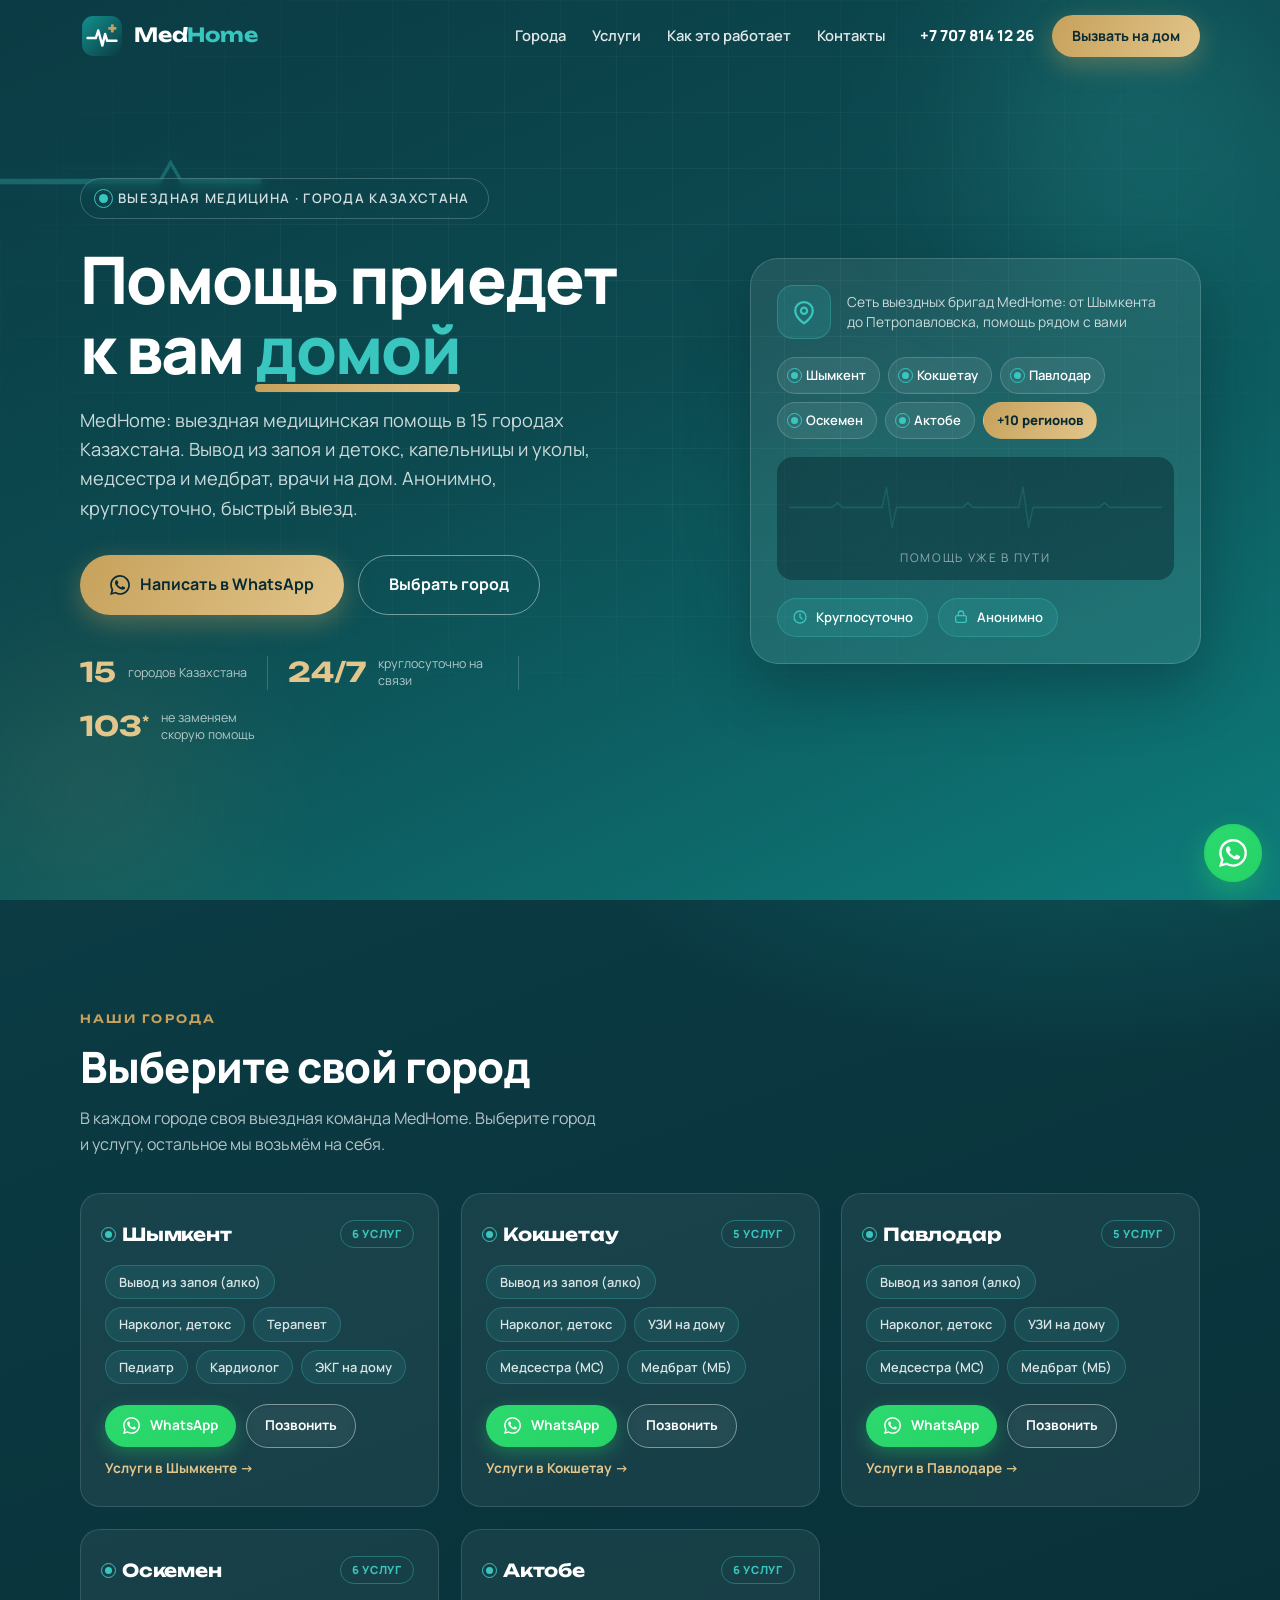
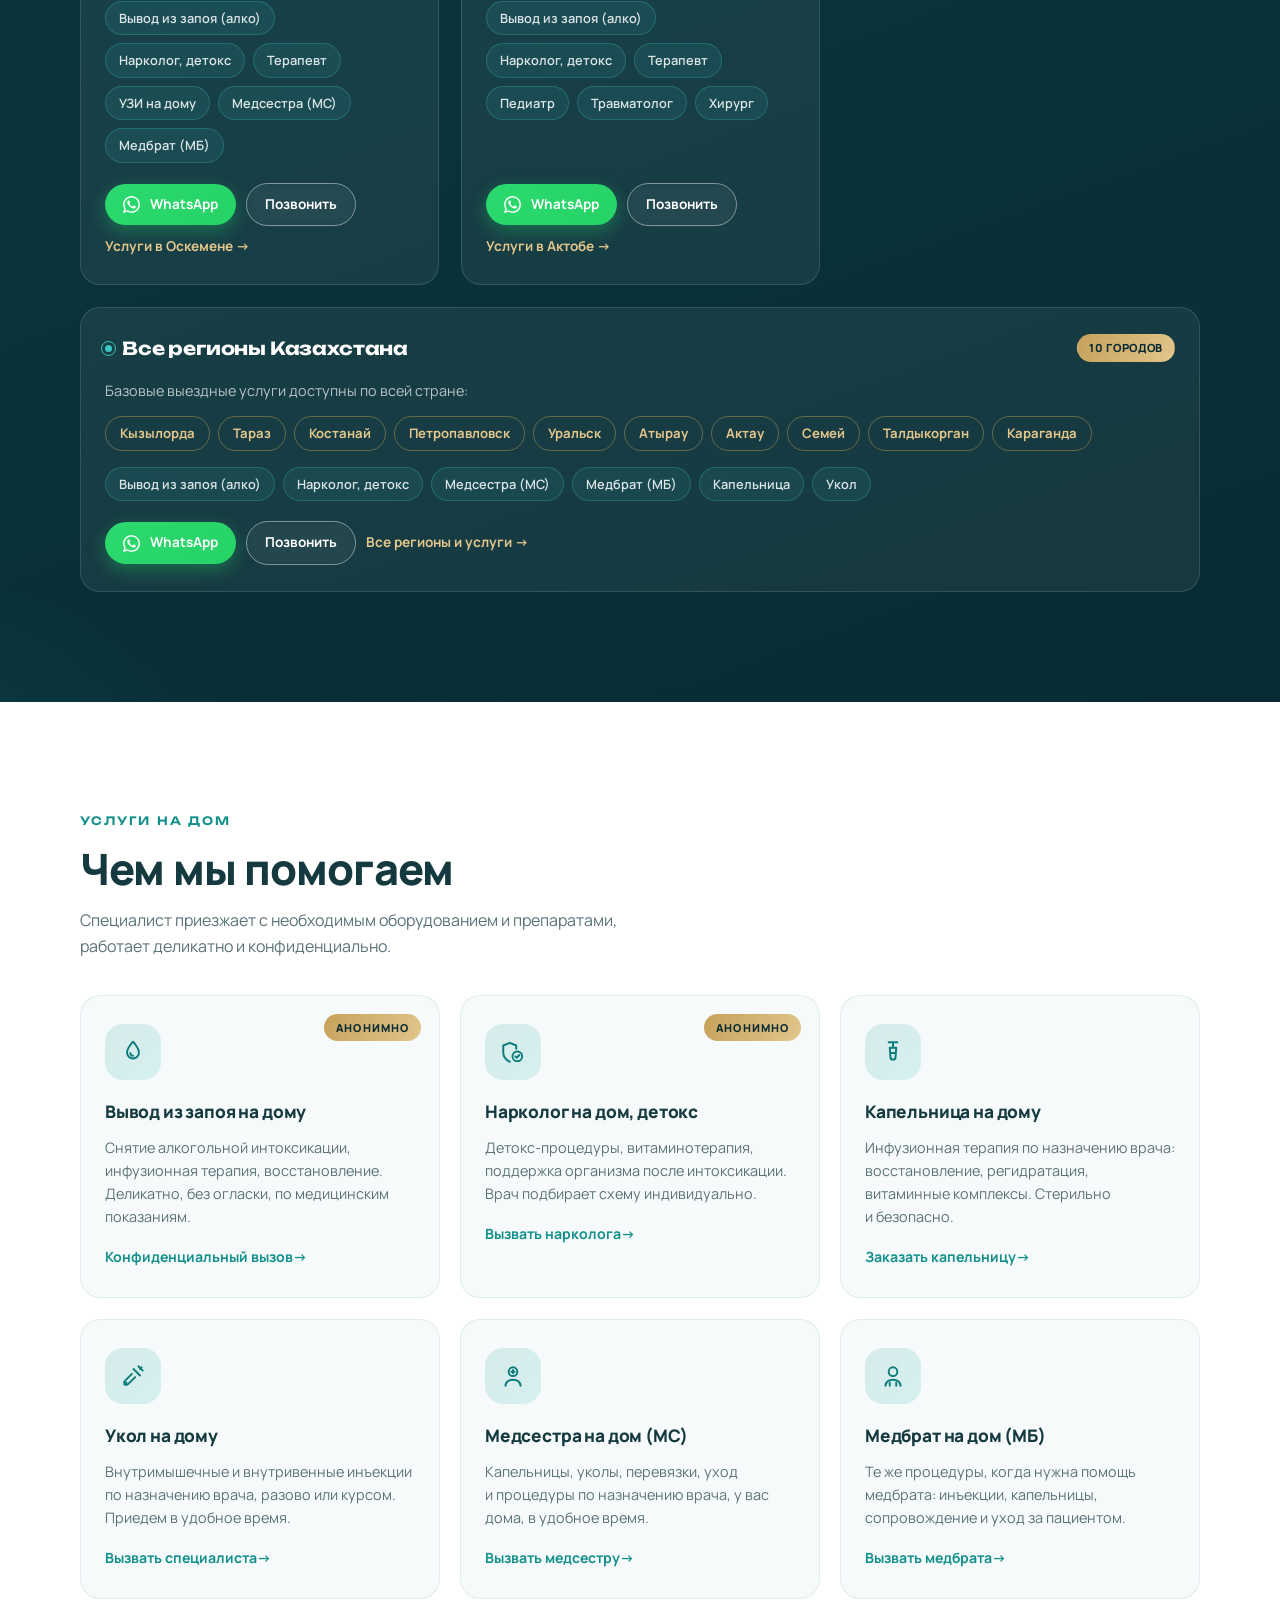
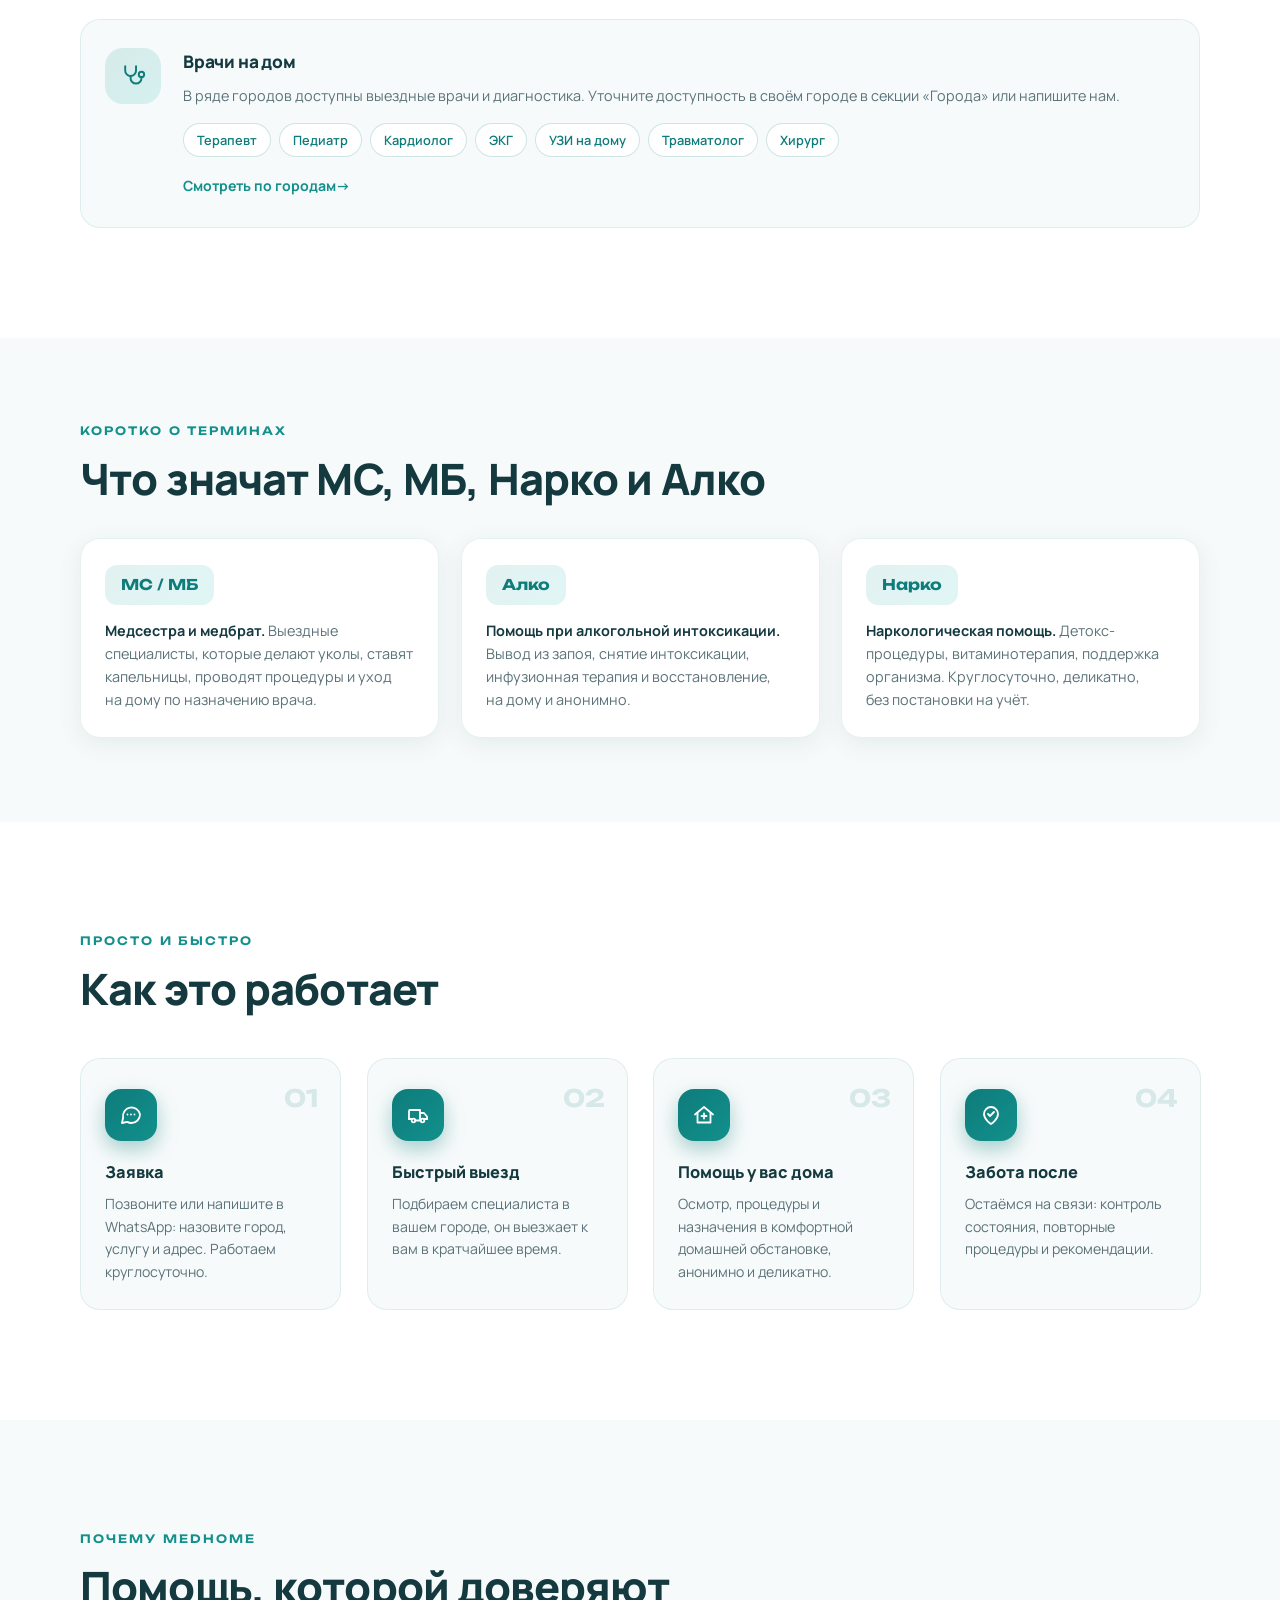
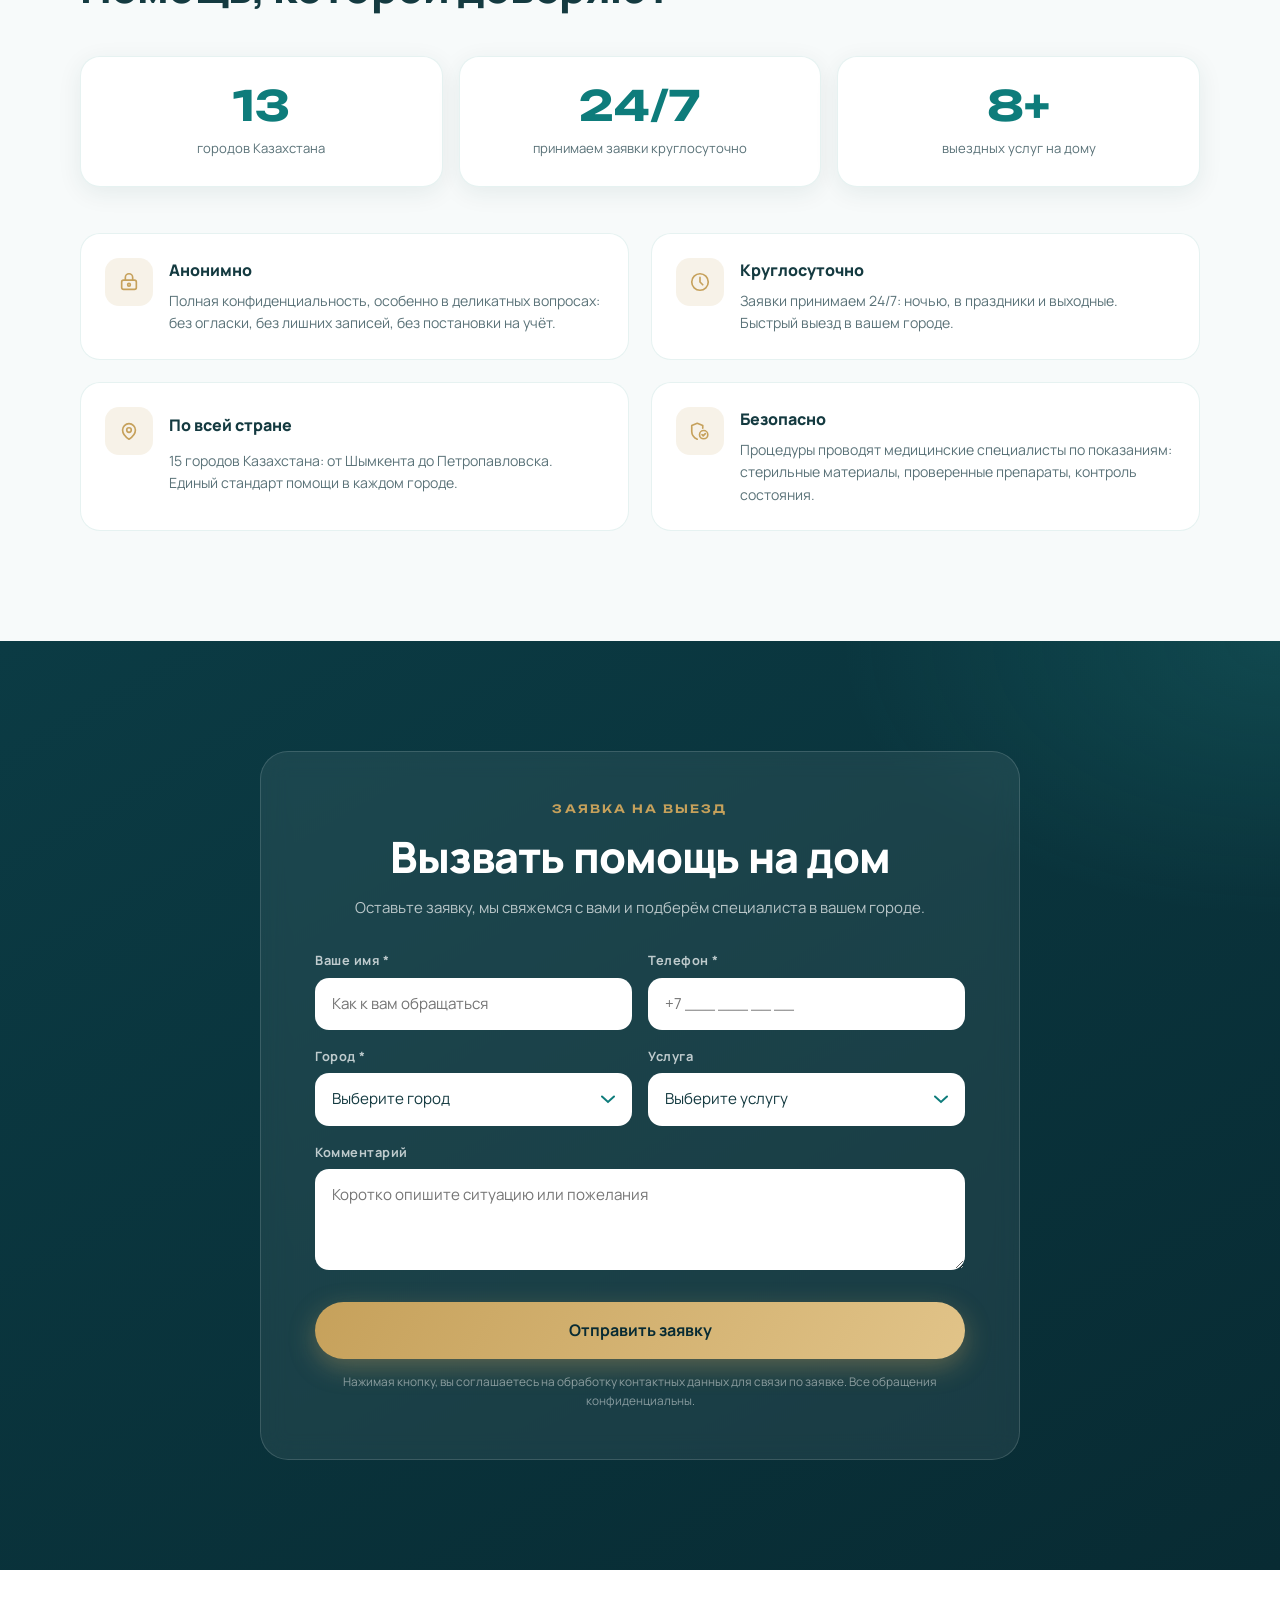
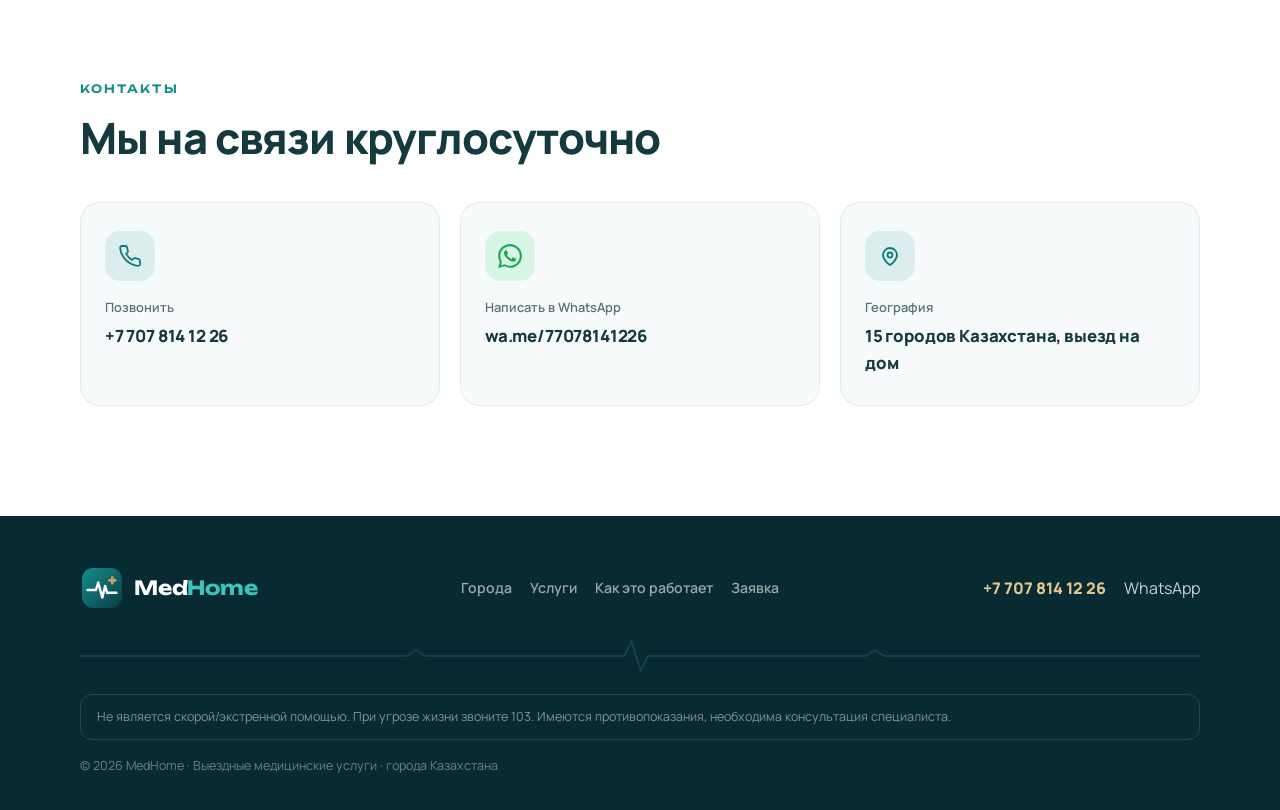
==== commit cdf93242: "Revert "Change contact number to +7 747 852 80 01 across all pages" This reverts commit b6b795bb834b" ====
--- a/index.html
+++ b/index.html
@@ -37,7 +37,7 @@
     "@type": "MedicalBusiness",
     "name": "MedHome",
     "description": "Выездные медицинские услуги на дому по городам Казахстана: вывод из запоя и детоксикация, капельницы, уколы, медсестра и медбрат, врачи на дом.",
-    "telephone": "+77478528001",
+    "telephone": "+77078141226",
     "areaServed": ["Шымкент", "Кокшетау", "Павлодар", "Оскемен", "Актобе", "Кызылорда", "Тараз", "Костанай", "Петропавловск", "Уральск", "Атырау", "Актау", "Семей", "Талдыкорган", "Караганда"],
     "url": "https://medhome.kz/",
     "image": "https://medhome.kz/assets/og-image.jpg"
@@ -59,11 +59,11 @@
         <a href="#kak-rabotaet" class="nav-link">Как это работает</a>
         <a href="#kontakty" class="nav-link">Контакты</a>
         <div class="nav-cta">
-          <a href="tel:+77478528001" class="nav-phone">+7 747 852 80 01</a>
+          <a href="tel:+77078141226" class="nav-phone">+7 707 814 12 26</a>
           <a href="#zayavka" class="btn btn-gold btn-sm">Вызвать на дом</a>
         </div>
       </nav>
-      <a href="tel:+77478528001" class="header-call" aria-label="Позвонить: +7 747 852 80 01">
+      <a href="tel:+77078141226" class="header-call" aria-label="Позвонить: +7 707 814 12 26">
         <svg viewBox="0 0 24 24" width="20" height="20" fill="none" stroke="currentColor" stroke-width="2" stroke-linecap="round" stroke-linejoin="round" aria-hidden="true"><path d="M22 16.92v3a2 2 0 0 1-2.18 2 19.79 19.79 0 0 1-8.63-3.07 19.5 19.5 0 0 1-6-6 19.79 19.79 0 0 1-3.07-8.67A2 2 0 0 1 4.11 2h3a2 2 0 0 1 2 1.72c.12.96.36 1.9.7 2.81a2 2 0 0 1-.45 2.11L8.09 9.91a16 16 0 0 0 6 6l1.27-1.27a2 2 0 0 1 2.11-.45c.91.34 1.85.58 2.81.7A2 2 0 0 1 22 16.92z"/></svg>
       </a>
       <button class="burger" id="burger" aria-label="Открыть меню" aria-expanded="false" aria-controls="nav">
@@ -90,7 +90,7 @@
         </h1>
         <p class="hero-sub reveal d-2">MedHome: выездная медицинская помощь в&nbsp;15&nbsp;городах Казахстана. Вывод из&nbsp;запоя и&nbsp;детокс, капельницы и&nbsp;уколы, медсестра и&nbsp;медбрат, врачи на&nbsp;дом. Анонимно, круглосуточно, быстрый выезд.</p>
         <div class="hero-cta reveal d-3">
-          <a href="https://wa.me/77478528001" class="btn btn-gold btn-lg" target="_blank" rel="noopener">
+          <a href="https://wa.me/77078141226" class="btn btn-gold btn-lg" target="_blank" rel="noopener">
             <svg viewBox="0 0 24 24" width="20" height="20" fill="currentColor" aria-hidden="true"><path d="M17.47 14.38c-.3-.15-1.77-.87-2.04-.97-.27-.1-.47-.15-.67.15-.2.3-.77.97-.94 1.17-.17.2-.35.22-.65.07-.3-.15-1.26-.46-2.4-1.48-.89-.79-1.49-1.77-1.66-2.07-.17-.3-.02-.46.13-.61.13-.13.3-.35.45-.52.15-.17.2-.3.3-.5.1-.2.05-.37-.02-.52-.08-.15-.67-1.62-.92-2.22-.24-.58-.49-.5-.67-.51l-.57-.01c-.2 0-.52.07-.8.37-.27.3-1.04 1.02-1.04 2.5 0 1.47 1.07 2.89 1.22 3.09.15.2 2.11 3.22 5.1 4.51.71.31 1.27.49 1.7.63.72.23 1.37.2 1.88.12.58-.09 1.77-.72 2.02-1.42.25-.7.25-1.3.17-1.42-.07-.12-.27-.2-.57-.35M12.05 21.79h-.01a9.8 9.8 0 0 1-4.98-1.36l-.36-.21-3.7.97.99-3.61-.24-.37a9.77 9.77 0 0 1-1.5-5.22c0-5.4 4.4-9.79 9.81-9.79a9.75 9.75 0 0 1 9.79 9.8c0 5.4-4.4 9.79-9.8 9.79m8.33-18.11A11.7 11.7 0 0 0 12.04 0C5.5 0 .16 5.33.16 11.88c0 2.1.55 4.14 1.59 5.94L.06 24l6.33-1.66a11.85 11.85 0 0 0 5.65 1.44h.01c6.54 0 11.87-5.33 11.87-11.88 0-3.18-1.24-6.16-3.49-8.4"/></svg>
             Написать в WhatsApp
           </a>
@@ -172,11 +172,11 @@
             <li>ЭКГ на дому</li>
           </ul>
           <div class="city-cta">
-            <a href="https://wa.me/77478528001" class="btn btn-wa btn-city" target="_blank" rel="noopener" aria-label="WhatsApp, Шымкент">
+            <a href="https://wa.me/77078141226" class="btn btn-wa btn-city" target="_blank" rel="noopener" aria-label="WhatsApp, Шымкент">
               <svg viewBox="0 0 24 24" width="17" height="17" fill="currentColor" aria-hidden="true"><path d="M17.47 14.38c-.3-.15-1.77-.87-2.04-.97-.27-.1-.47-.15-.67.15-.2.3-.77.97-.94 1.17-.17.2-.35.22-.65.07-.3-.15-1.26-.46-2.4-1.48-.89-.79-1.49-1.77-1.66-2.07-.17-.3-.02-.46.13-.61.13-.13.3-.35.45-.52.15-.17.2-.3.3-.5.1-.2.05-.37-.02-.52-.08-.15-.67-1.62-.92-2.22-.24-.58-.49-.5-.67-.51l-.57-.01c-.2 0-.52.07-.8.37-.27.3-1.04 1.02-1.04 2.5 0 1.47 1.07 2.89 1.22 3.09.15.2 2.11 3.22 5.1 4.51.71.31 1.27.49 1.7.63.72.23 1.37.2 1.88.12.58-.09 1.77-.72 2.02-1.42.25-.7.25-1.3.17-1.42-.07-.12-.27-.2-.57-.35M12.05 21.79h-.01a9.8 9.8 0 0 1-4.98-1.36l-.36-.21-3.7.97.99-3.61-.24-.37a9.77 9.77 0 0 1-1.5-5.22c0-5.4 4.4-9.79 9.81-9.79a9.75 9.75 0 0 1 9.79 9.8c0 5.4-4.4 9.79-9.8 9.79m8.33-18.11A11.7 11.7 0 0 0 12.04 0C5.5 0 .16 5.33.16 11.88c0 2.1.55 4.14 1.59 5.94L.06 24l6.33-1.66a11.85 11.85 0 0 0 5.65 1.44h.01c6.54 0 11.87-5.33 11.87-11.88 0-3.18-1.24-6.16-3.49-8.4"/></svg>
               WhatsApp
             </a>
-            <a href="tel:+77478528001" class="btn btn-outline btn-city">Позвонить</a>
+            <a href="tel:+77078141226" class="btn btn-outline btn-city">Позвонить</a>
             <a href="shymkent.html" class="city-link city-link-more">Услуги в Шымкенте<span aria-hidden="true"> →</span></a>
           </div>
         </article>
@@ -194,11 +194,11 @@
             <li>Медбрат (МБ)</li>
           </ul>
           <div class="city-cta">
-            <a href="https://wa.me/77478528001" class="btn btn-wa btn-city" target="_blank" rel="noopener" aria-label="WhatsApp, Кокшетау">
+            <a href="https://wa.me/77078141226" class="btn btn-wa btn-city" target="_blank" rel="noopener" aria-label="WhatsApp, Кокшетау">
               <svg viewBox="0 0 24 24" width="17" height="17" fill="currentColor" aria-hidden="true"><path d="M17.47 14.38c-.3-.15-1.77-.87-2.04-.97-.27-.1-.47-.15-.67.15-.2.3-.77.97-.94 1.17-.17.2-.35.22-.65.07-.3-.15-1.26-.46-2.4-1.48-.89-.79-1.49-1.77-1.66-2.07-.17-.3-.02-.46.13-.61.13-.13.3-.35.45-.52.15-.17.2-.3.3-.5.1-.2.05-.37-.02-.52-.08-.15-.67-1.62-.92-2.22-.24-.58-.49-.5-.67-.51l-.57-.01c-.2 0-.52.07-.8.37-.27.3-1.04 1.02-1.04 2.5 0 1.47 1.07 2.89 1.22 3.09.15.2 2.11 3.22 5.1 4.51.71.31 1.27.49 1.7.63.72.23 1.37.2 1.88.12.58-.09 1.77-.72 2.02-1.42.25-.7.25-1.3.17-1.42-.07-.12-.27-.2-.57-.35M12.05 21.79h-.01a9.8 9.8 0 0 1-4.98-1.36l-.36-.21-3.7.97.99-3.61-.24-.37a9.77 9.77 0 0 1-1.5-5.22c0-5.4 4.4-9.79 9.81-9.79a9.75 9.75 0 0 1 9.79 9.8c0 5.4-4.4 9.79-9.8 9.79m8.33-18.11A11.7 11.7 0 0 0 12.04 0C5.5 0 .16 5.33.16 11.88c0 2.1.55 4.14 1.59 5.94L.06 24l6.33-1.66a11.85 11.85 0 0 0 5.65 1.44h.01c6.54 0 11.87-5.33 11.87-11.88 0-3.18-1.24-6.16-3.49-8.4"/></svg>
               WhatsApp
             </a>
-            <a href="tel:+77478528001" class="btn btn-outline btn-city">Позвонить</a>
+            <a href="tel:+77078141226" class="btn btn-outline btn-city">Позвонить</a>
             <a href="kokshetau.html" class="city-link city-link-more">Услуги в Кокшетау<span aria-hidden="true"> →</span></a>
           </div>
         </article>
@@ -216,11 +216,11 @@
             <li>Медбрат (МБ)</li>
           </ul>
           <div class="city-cta">
-            <a href="https://wa.me/77478528001" class="btn btn-wa btn-city" target="_blank" rel="noopener" aria-label="WhatsApp, Павлодар">
+            <a href="https://wa.me/77078141226" class="btn btn-wa btn-city" target="_blank" rel="noopener" aria-label="WhatsApp, Павлодар">
               <svg viewBox="0 0 24 24" width="17" height="17" fill="currentColor" aria-hidden="true"><path d="M17.47 14.38c-.3-.15-1.77-.87-2.04-.97-.27-.1-.47-.15-.67.15-.2.3-.77.97-.94 1.17-.17.2-.35.22-.65.07-.3-.15-1.26-.46-2.4-1.48-.89-.79-1.49-1.77-1.66-2.07-.17-.3-.02-.46.13-.61.13-.13.3-.35.45-.52.15-.17.2-.3.3-.5.1-.2.05-.37-.02-.52-.08-.15-.67-1.62-.92-2.22-.24-.58-.49-.5-.67-.51l-.57-.01c-.2 0-.52.07-.8.37-.27.3-1.04 1.02-1.04 2.5 0 1.47 1.07 2.89 1.22 3.09.15.2 2.11 3.22 5.1 4.51.71.31 1.27.49 1.7.63.72.23 1.37.2 1.88.12.58-.09 1.77-.72 2.02-1.42.25-.7.25-1.3.17-1.42-.07-.12-.27-.2-.57-.35M12.05 21.79h-.01a9.8 9.8 0 0 1-4.98-1.36l-.36-.21-3.7.97.99-3.61-.24-.37a9.77 9.77 0 0 1-1.5-5.22c0-5.4 4.4-9.79 9.81-9.79a9.75 9.75 0 0 1 9.79 9.8c0 5.4-4.4 9.79-9.8 9.79m8.33-18.11A11.7 11.7 0 0 0 12.04 0C5.5 0 .16 5.33.16 11.88c0 2.1.55 4.14 1.59 5.94L.06 24l6.33-1.66a11.85 11.85 0 0 0 5.65 1.44h.01c6.54 0 11.87-5.33 11.87-11.88 0-3.18-1.24-6.16-3.49-8.4"/></svg>
               WhatsApp
             </a>
-            <a href="tel:+77478528001" class="btn btn-outline btn-city">Позвонить</a>
+            <a href="tel:+77078141226" class="btn btn-outline btn-city">Позвонить</a>
             <a href="pavlodar.html" class="city-link city-link-more">Услуги в Павлодаре<span aria-hidden="true"> →</span></a>
           </div>
         </article>
@@ -239,11 +239,11 @@
             <li>Медбрат (МБ)</li>
           </ul>
           <div class="city-cta">
-            <a href="https://wa.me/77478528001" class="btn btn-wa btn-city" target="_blank" rel="noopener" aria-label="WhatsApp, Оскемен">
+            <a href="https://wa.me/77078141226" class="btn btn-wa btn-city" target="_blank" rel="noopener" aria-label="WhatsApp, Оскемен">
               <svg viewBox="0 0 24 24" width="17" height="17" fill="currentColor" aria-hidden="true"><path d="M17.47 14.38c-.3-.15-1.77-.87-2.04-.97-.27-.1-.47-.15-.67.15-.2.3-.77.97-.94 1.17-.17.2-.35.22-.65.07-.3-.15-1.26-.46-2.4-1.48-.89-.79-1.49-1.77-1.66-2.07-.17-.3-.02-.46.13-.61.13-.13.3-.35.45-.52.15-.17.2-.3.3-.5.1-.2.05-.37-.02-.52-.08-.15-.67-1.62-.92-2.22-.24-.58-.49-.5-.67-.51l-.57-.01c-.2 0-.52.07-.8.37-.27.3-1.04 1.02-1.04 2.5 0 1.47 1.07 2.89 1.22 3.09.15.2 2.11 3.22 5.1 4.51.71.31 1.27.49 1.7.63.72.23 1.37.2 1.88.12.58-.09 1.77-.72 2.02-1.42.25-.7.25-1.3.17-1.42-.07-.12-.27-.2-.57-.35M12.05 21.79h-.01a9.8 9.8 0 0 1-4.98-1.36l-.36-.21-3.7.97.99-3.61-.24-.37a9.77 9.77 0 0 1-1.5-5.22c0-5.4 4.4-9.79 9.81-9.79a9.75 9.75 0 0 1 9.79 9.8c0 5.4-4.4 9.79-9.8 9.79m8.33-18.11A11.7 11.7 0 0 0 12.04 0C5.5 0 .16 5.33.16 11.88c0 2.1.55 4.14 1.59 5.94L.06 24l6.33-1.66a11.85 11.85 0 0 0 5.65 1.44h.01c6.54 0 11.87-5.33 11.87-11.88 0-3.18-1.24-6.16-3.49-8.4"/></svg>
               WhatsApp
             </a>
-            <a href="tel:+77478528001" class="btn btn-outline btn-city">Позвонить</a>
+            <a href="tel:+77078141226" class="btn btn-outline btn-city">Позвонить</a>
             <a href="oskemen.html" class="city-link city-link-more">Услуги в Оскемене<span aria-hidden="true"> →</span></a>
           </div>
         </article>
@@ -262,11 +262,11 @@
             <li>Хирург</li>
           </ul>
           <div class="city-cta">
-            <a href="https://wa.me/77478528001" class="btn btn-wa btn-city" target="_blank" rel="noopener" aria-label="WhatsApp, Актобе">
+            <a href="https://wa.me/77078141226" class="btn btn-wa btn-city" target="_blank" rel="noopener" aria-label="WhatsApp, Актобе">
               <svg viewBox="0 0 24 24" width="17" height="17" fill="currentColor" aria-hidden="true"><path d="M17.47 14.38c-.3-.15-1.77-.87-2.04-.97-.27-.1-.47-.15-.67.15-.2.3-.77.97-.94 1.17-.17.2-.35.22-.65.07-.3-.15-1.26-.46-2.4-1.48-.89-.79-1.49-1.77-1.66-2.07-.17-.3-.02-.46.13-.61.13-.13.3-.35.45-.52.15-.17.2-.3.3-.5.1-.2.05-.37-.02-.52-.08-.15-.67-1.62-.92-2.22-.24-.58-.49-.5-.67-.51l-.57-.01c-.2 0-.52.07-.8.37-.27.3-1.04 1.02-1.04 2.5 0 1.47 1.07 2.89 1.22 3.09.15.2 2.11 3.22 5.1 4.51.71.31 1.27.49 1.7.63.72.23 1.37.2 1.88.12.58-.09 1.77-.72 2.02-1.42.25-.7.25-1.3.17-1.42-.07-.12-.27-.2-.57-.35M12.05 21.79h-.01a9.8 9.8 0 0 1-4.98-1.36l-.36-.21-3.7.97.99-3.61-.24-.37a9.77 9.77 0 0 1-1.5-5.22c0-5.4 4.4-9.79 9.81-9.79a9.75 9.75 0 0 1 9.79 9.8c0 5.4-4.4 9.79-9.8 9.79m8.33-18.11A11.7 11.7 0 0 0 12.04 0C5.5 0 .16 5.33.16 11.88c0 2.1.55 4.14 1.59 5.94L.06 24l6.33-1.66a11.85 11.85 0 0 0 5.65 1.44h.01c6.54 0 11.87-5.33 11.87-11.88 0-3.18-1.24-6.16-3.49-8.4"/></svg>
               WhatsApp
             </a>
-            <a href="tel:+77478528001" class="btn btn-outline btn-city">Позвонить</a>
+            <a href="tel:+77078141226" class="btn btn-outline btn-city">Позвонить</a>
             <a href="aktobe.html" class="city-link city-link-more">Услуги в Актобе<span aria-hidden="true"> →</span></a>
           </div>
         </article>
@@ -290,11 +290,11 @@
             <li>Укол</li>
           </ul>
           <div class="city-cta">
-            <a href="https://wa.me/77478528001" class="btn btn-wa btn-city" target="_blank" rel="noopener" aria-label="WhatsApp, все регионы">
+            <a href="https://wa.me/77078141226" class="btn btn-wa btn-city" target="_blank" rel="noopener" aria-label="WhatsApp, все регионы">
               <svg viewBox="0 0 24 24" width="17" height="17" fill="currentColor" aria-hidden="true"><path d="M17.47 14.38c-.3-.15-1.77-.87-2.04-.97-.27-.1-.47-.15-.67.15-.2.3-.77.97-.94 1.17-.17.2-.35.22-.65.07-.3-.15-1.26-.46-2.4-1.48-.89-.79-1.49-1.77-1.66-2.07-.17-.3-.02-.46.13-.61.13-.13.3-.35.45-.52.15-.17.2-.3.3-.5.1-.2.05-.37-.02-.52-.08-.15-.67-1.62-.92-2.22-.24-.58-.49-.5-.67-.51l-.57-.01c-.2 0-.52.07-.8.37-.27.3-1.04 1.02-1.04 2.5 0 1.47 1.07 2.89 1.22 3.09.15.2 2.11 3.22 5.1 4.51.71.31 1.27.49 1.7.63.72.23 1.37.2 1.88.12.58-.09 1.77-.72 2.02-1.42.25-.7.25-1.3.17-1.42-.07-.12-.27-.2-.57-.35M12.05 21.79h-.01a9.8 9.8 0 0 1-4.98-1.36l-.36-.21-3.7.97.99-3.61-.24-.37a9.77 9.77 0 0 1-1.5-5.22c0-5.4 4.4-9.79 9.81-9.79a9.75 9.75 0 0 1 9.79 9.8c0 5.4-4.4 9.79-9.8 9.79m8.33-18.11A11.7 11.7 0 0 0 12.04 0C5.5 0 .16 5.33.16 11.88c0 2.1.55 4.14 1.59 5.94L.06 24l6.33-1.66a11.85 11.85 0 0 0 5.65 1.44h.01c6.54 0 11.87-5.33 11.87-11.88 0-3.18-1.24-6.16-3.49-8.4"/></svg>
               WhatsApp
             </a>
-            <a href="tel:+77478528001" class="btn btn-outline btn-city">Позвонить</a>
+            <a href="tel:+77078141226" class="btn btn-outline btn-city">Позвонить</a>
             <a href="regiony.html" class="city-link city-link-more">Все регионы и услуги<span aria-hidden="true"> →</span></a>
           </div>
         </article>
@@ -570,7 +570,7 @@
             <svg viewBox="0 0 24 24" width="34" height="34" fill="none" stroke="currentColor" stroke-width="2" stroke-linecap="round" stroke-linejoin="round"><circle cx="12" cy="12" r="10"/><path d="M8 12.5l2.7 2.7L16 9.5"/></svg>
           </div>
           <h3>Спасибо! Заявка принята</h3>
-          <p>Мы скоро свяжемся с вами. Если срочно, напишите нам в WhatsApp: <a href="https://wa.me/77478528001" target="_blank" rel="noopener">wa.me/77478528001</a> или позвоните <a href="tel:+77478528001">+7&nbsp;700&nbsp;000&nbsp;00&nbsp;00</a>.</p>
+          <p>Мы скоро свяжемся с вами. Если срочно, напишите нам в WhatsApp: <a href="https://wa.me/77078141226" target="_blank" rel="noopener">wa.me/77078141226</a> или позвоните <a href="tel:+77078141226">+7&nbsp;700&nbsp;000&nbsp;00&nbsp;00</a>.</p>
         </div>
       </div>
     </div>
@@ -582,19 +582,19 @@
       <p class="eyebrow reveal">Контакты</p>
       <h2 class="section-title reveal">Мы на связи круглосуточно</h2>
       <div class="contact-grid">
-        <a href="tel:+77478528001" class="contact-card reveal">
+        <a href="tel:+77078141226" class="contact-card reveal">
           <div class="contact-icon" aria-hidden="true">
             <svg viewBox="0 0 24 24" width="24" height="24" fill="none" stroke="currentColor" stroke-width="1.8" stroke-linecap="round" stroke-linejoin="round"><path d="M22 16.92v3a2 2 0 0 1-2.18 2 19.79 19.79 0 0 1-8.63-3.07 19.5 19.5 0 0 1-6-6 19.79 19.79 0 0 1-3.07-8.67A2 2 0 0 1 4.11 2h3a2 2 0 0 1 2 1.72c.12.96.36 1.9.7 2.81a2 2 0 0 1-.45 2.11L8.09 9.91a16 16 0 0 0 6 6l1.27-1.27a2 2 0 0 1 2.11-.45c.91.34 1.85.58 2.81.7A2 2 0 0 1 22 16.92z"/></svg>
           </div>
           <span class="contact-label">Позвонить</span>
-          <strong>+7 747 852 80 01</strong>
+          <strong>+7 707 814 12 26</strong>
         </a>
-        <a href="https://wa.me/77478528001" class="contact-card reveal d-1" target="_blank" rel="noopener">
+        <a href="https://wa.me/77078141226" class="contact-card reveal d-1" target="_blank" rel="noopener">
           <div class="contact-icon contact-icon-wa" aria-hidden="true">
             <svg viewBox="0 0 24 24" width="24" height="24" fill="currentColor"><path d="M17.47 14.38c-.3-.15-1.77-.87-2.04-.97-.27-.1-.47-.15-.67.15-.2.3-.77.97-.94 1.17-.17.2-.35.22-.65.07-.3-.15-1.26-.46-2.4-1.48-.89-.79-1.49-1.77-1.66-2.07-.17-.3-.02-.46.13-.61.13-.13.3-.35.45-.52.15-.17.2-.3.3-.5.1-.2.05-.37-.02-.52-.08-.15-.67-1.62-.92-2.22-.24-.58-.49-.5-.67-.51l-.57-.01c-.2 0-.52.07-.8.37-.27.3-1.04 1.02-1.04 2.5 0 1.47 1.07 2.89 1.22 3.09.15.2 2.11 3.22 5.1 4.51.71.31 1.27.49 1.7.63.72.23 1.37.2 1.88.12.58-.09 1.77-.72 2.02-1.42.25-.7.25-1.3.17-1.42-.07-.12-.27-.2-.57-.35M12.05 21.79h-.01a9.8 9.8 0 0 1-4.98-1.36l-.36-.21-3.7.97.99-3.61-.24-.37a9.77 9.77 0 0 1-1.5-5.22c0-5.4 4.4-9.79 9.81-9.79a9.75 9.75 0 0 1 9.79 9.8c0 5.4-4.4 9.79-9.8 9.79m8.33-18.11A11.7 11.7 0 0 0 12.04 0C5.5 0 .16 5.33.16 11.88c0 2.1.55 4.14 1.59 5.94L.06 24l6.33-1.66a11.85 11.85 0 0 0 5.65 1.44h.01c6.54 0 11.87-5.33 11.87-11.88 0-3.18-1.24-6.16-3.49-8.4"/></svg>
           </div>
           <span class="contact-label">Написать в WhatsApp</span>
-          <strong>wa.me/77478528001</strong>
+          <strong>wa.me/77078141226</strong>
         </a>
         <div class="contact-card reveal d-2">
           <div class="contact-icon" aria-hidden="true">
@@ -622,8 +622,8 @@
           <a href="#zayavka">Заявка</a>
         </nav>
         <div class="footer-contacts">
-          <a href="tel:+77478528001" class="footer-phone">+7 747 852 80 01</a>
-          <a href="https://wa.me/77478528001" target="_blank" rel="noopener">WhatsApp</a>
+          <a href="tel:+77078141226" class="footer-phone">+7 707 814 12 26</a>
+          <a href="https://wa.me/77078141226" target="_blank" rel="noopener">WhatsApp</a>
         </div>
       </div>
       <div class="footer-ecg" aria-hidden="true">
@@ -637,7 +637,7 @@
   </footer>
 
   <!-- Плавающая кнопка WhatsApp -->
-  <a href="https://wa.me/77478528001" class="wa-float" target="_blank" rel="noopener" aria-label="Написать в WhatsApp">
+  <a href="https://wa.me/77078141226" class="wa-float" target="_blank" rel="noopener" aria-label="Написать в WhatsApp">
     <span class="wa-ring" aria-hidden="true"></span>
     <svg viewBox="0 0 24 24" width="28" height="28" fill="currentColor" aria-hidden="true"><path d="M17.47 14.38c-.3-.15-1.77-.87-2.04-.97-.27-.1-.47-.15-.67.15-.2.3-.77.97-.94 1.17-.17.2-.35.22-.65.07-.3-.15-1.26-.46-2.4-1.48-.89-.79-1.49-1.77-1.66-2.07-.17-.3-.02-.46.13-.61.13-.13.3-.35.45-.52.15-.17.2-.3.3-.5.1-.2.05-.37-.02-.52-.08-.15-.67-1.62-.92-2.22-.24-.58-.49-.5-.67-.51l-.57-.01c-.2 0-.52.07-.8.37-.27.3-1.04 1.02-1.04 2.5 0 1.47 1.07 2.89 1.22 3.09.15.2 2.11 3.22 5.1 4.51.71.31 1.27.49 1.7.63.72.23 1.37.2 1.88.12.58-.09 1.77-.72 2.02-1.42.25-.7.25-1.3.17-1.42-.07-.12-.27-.2-.57-.35M12.05 21.79h-.01a9.8 9.8 0 0 1-4.98-1.36l-.36-.21-3.7.97.99-3.61-.24-.37a9.77 9.77 0 0 1-1.5-5.22c0-5.4 4.4-9.79 9.81-9.79a9.75 9.75 0 0 1 9.79 9.8c0 5.4-4.4 9.79-9.8 9.79m8.33-18.11A11.7 11.7 0 0 0 12.04 0C5.5 0 .16 5.33.16 11.88c0 2.1.55 4.14 1.59 5.94L.06 24l6.33-1.66a11.85 11.85 0 0 0 5.65 1.44h.01c6.54 0 11.87-5.33 11.87-11.88 0-3.18-1.24-6.16-3.49-8.4"/></svg>
   </a>
@@ -647,7 +647,7 @@
       worker: 'https://medhome-leadbot.alikanafin0.workers.dev',
       secret: 'd6867dcdbdcfb8f2f2fda561a1081566cc8e1bc58fe306fb',
       site: 'MedHome (регионы)',
-      wa: '77478528001',
+      wa: '77078141226',
       city: ''
     };
   </script>
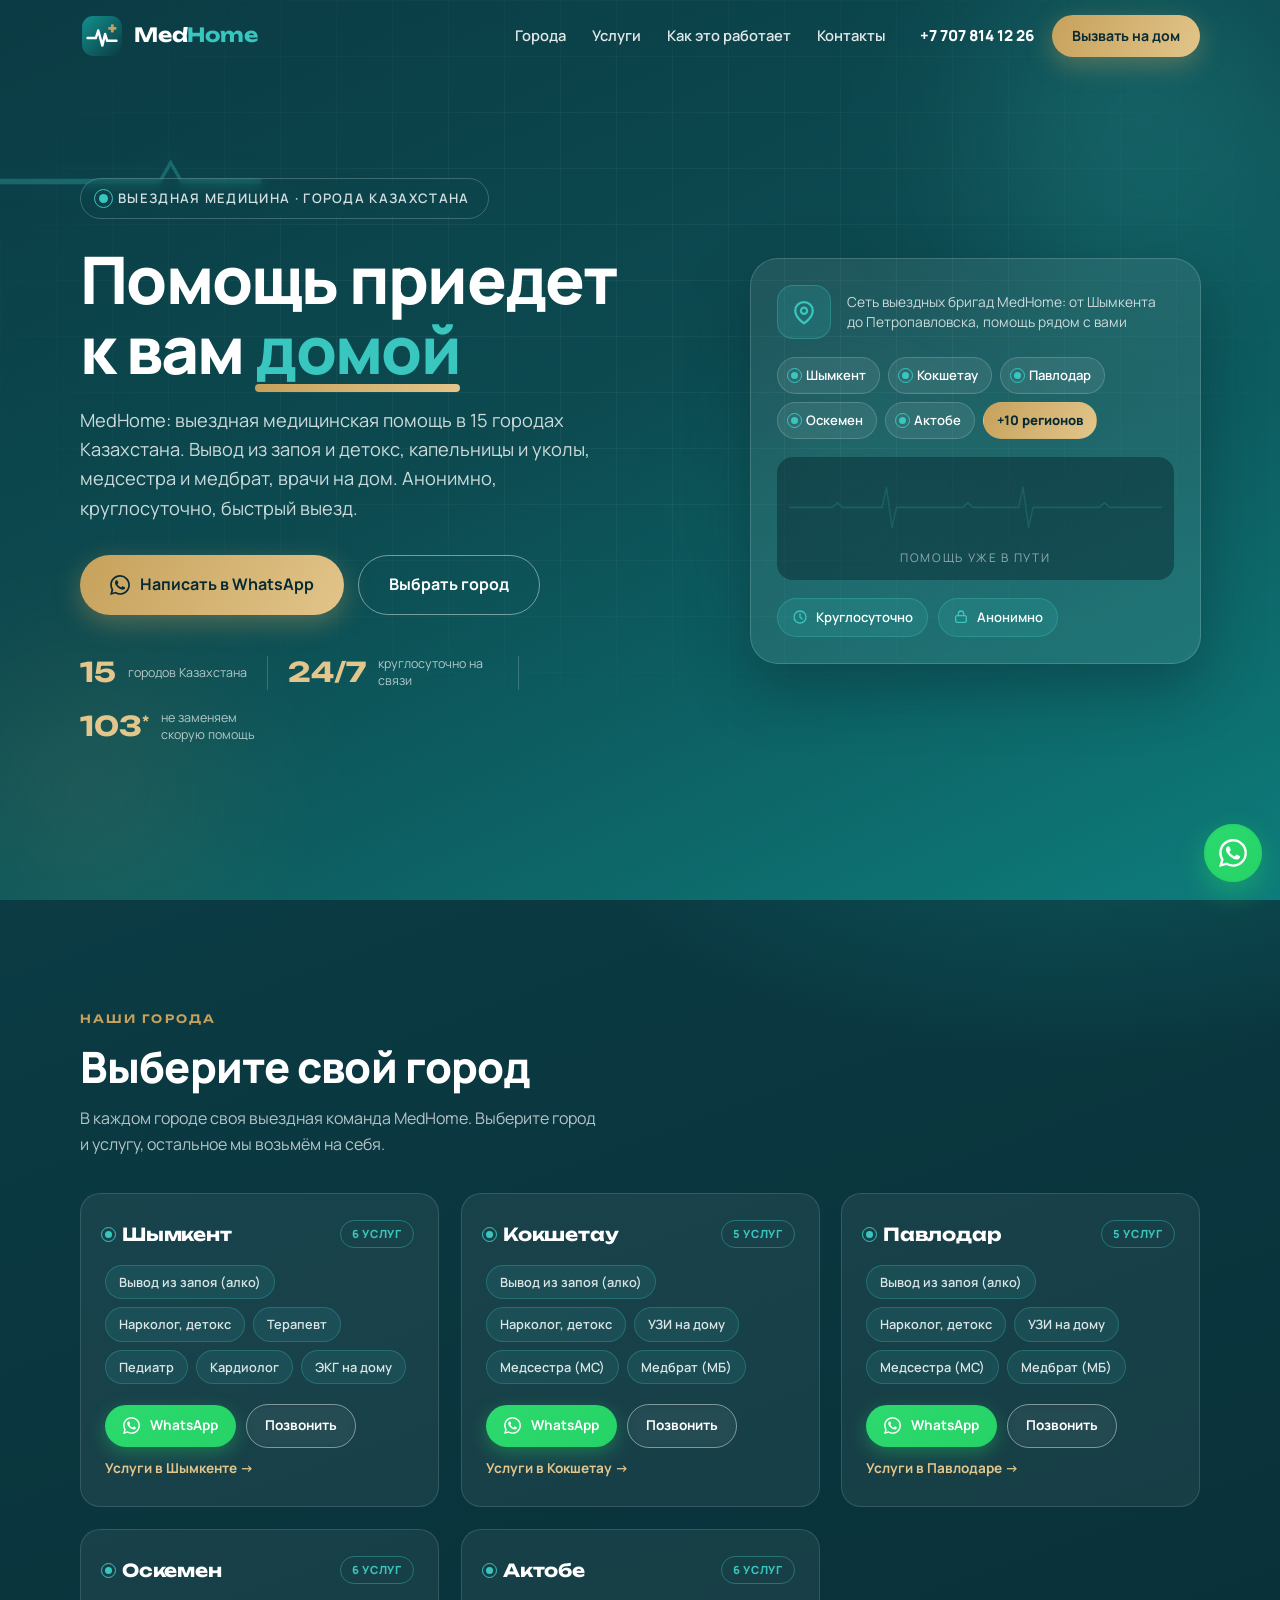
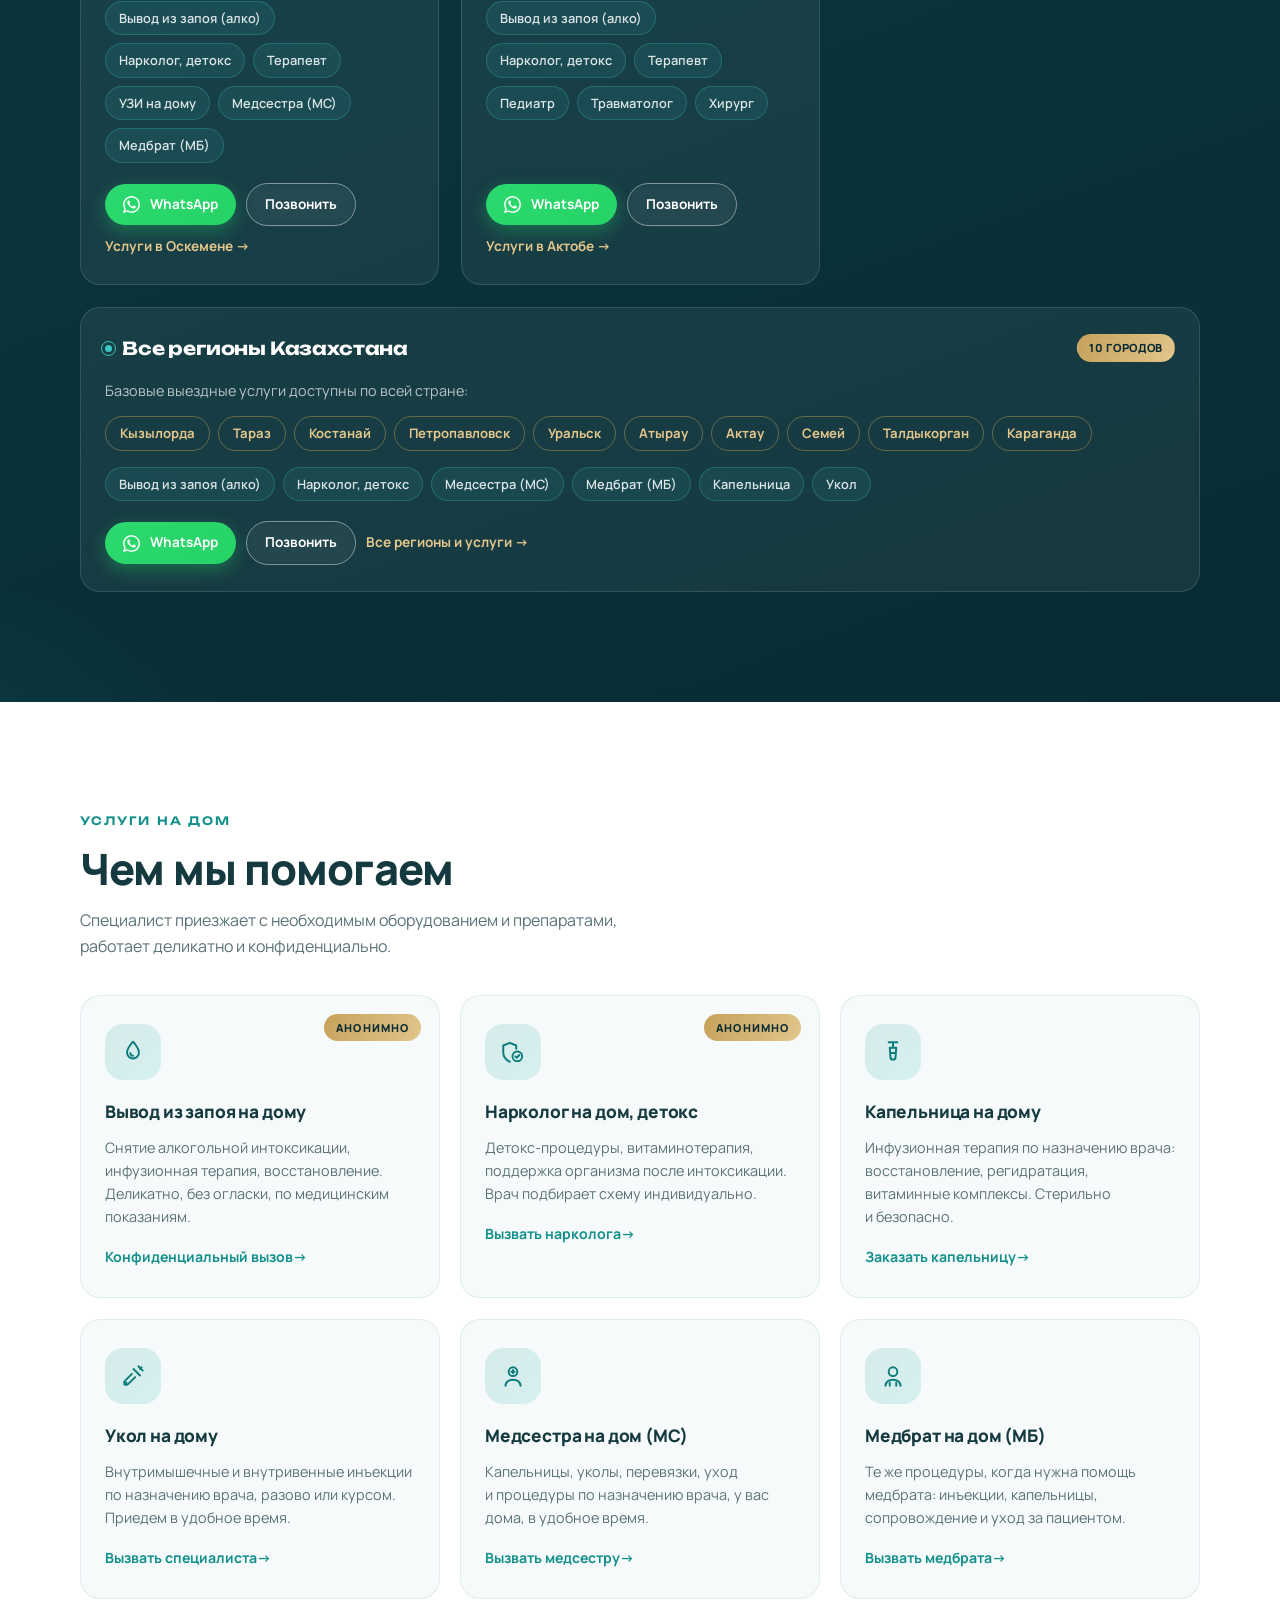
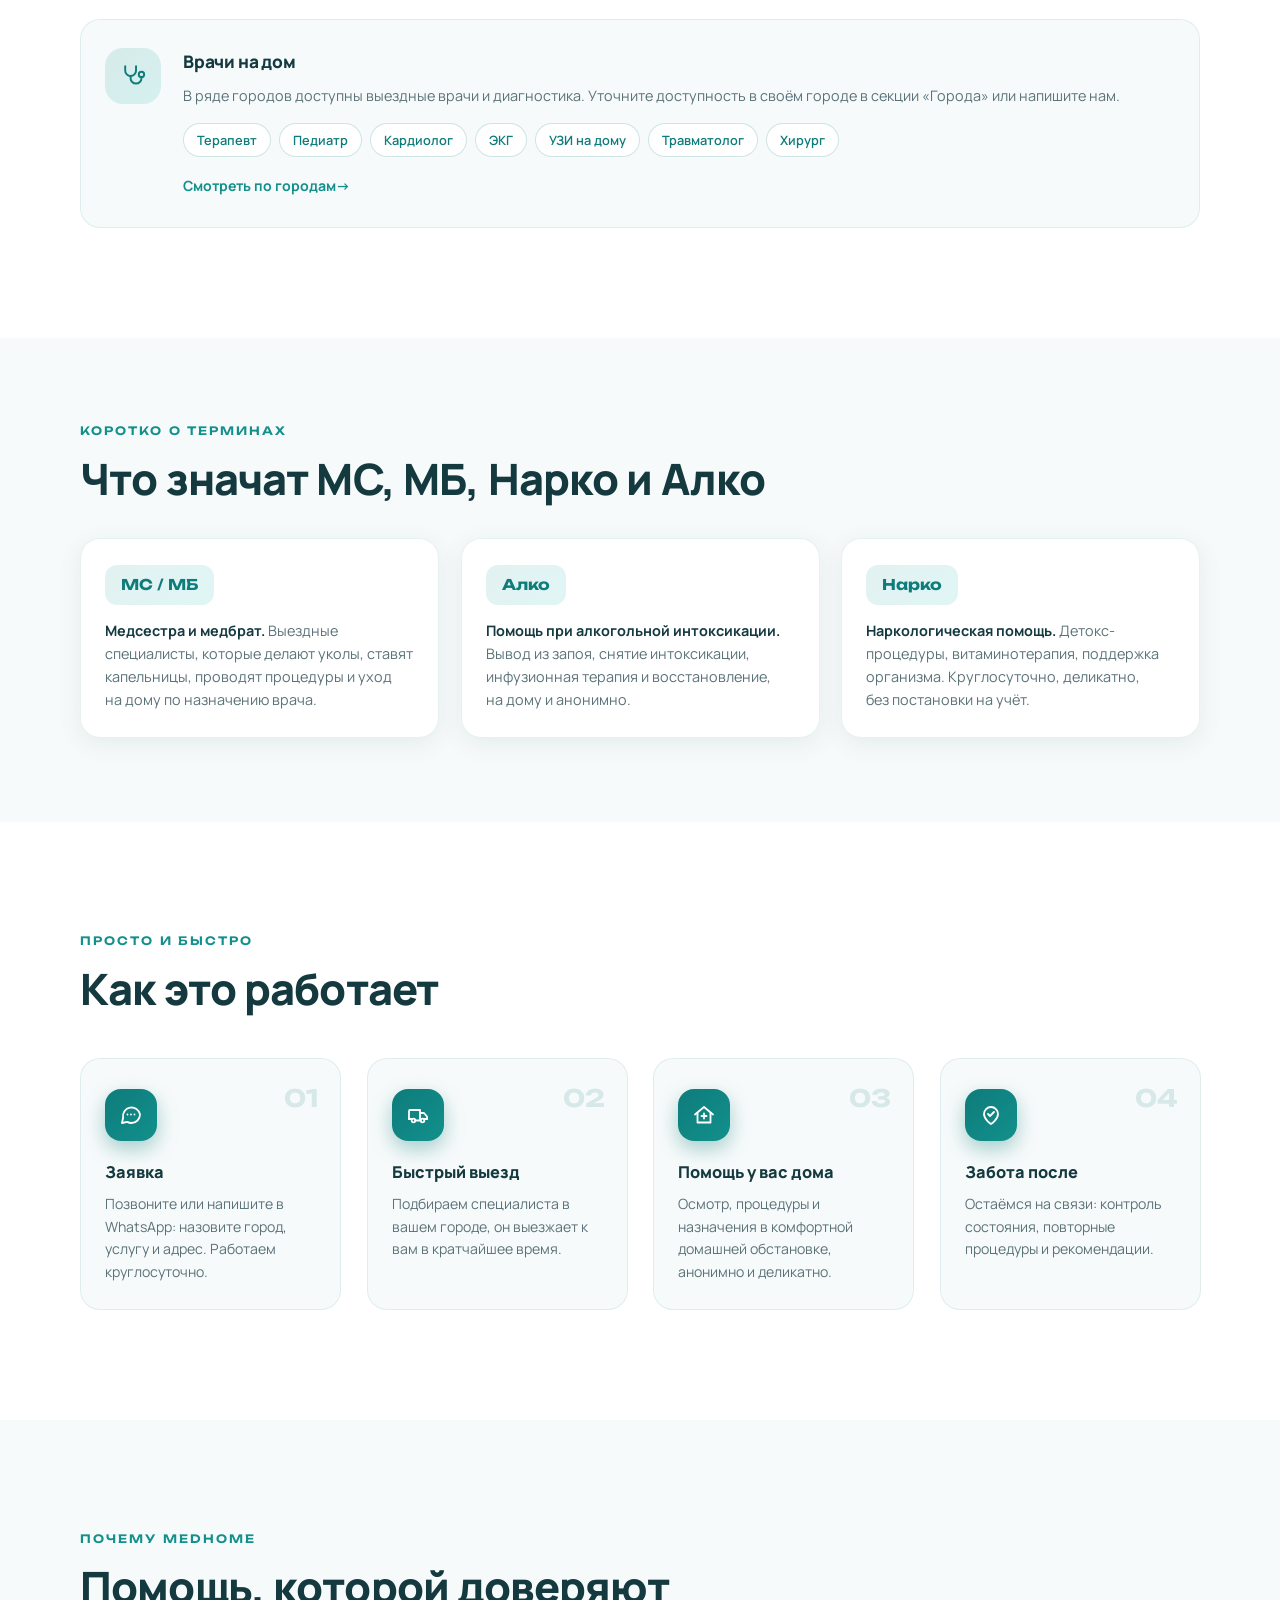
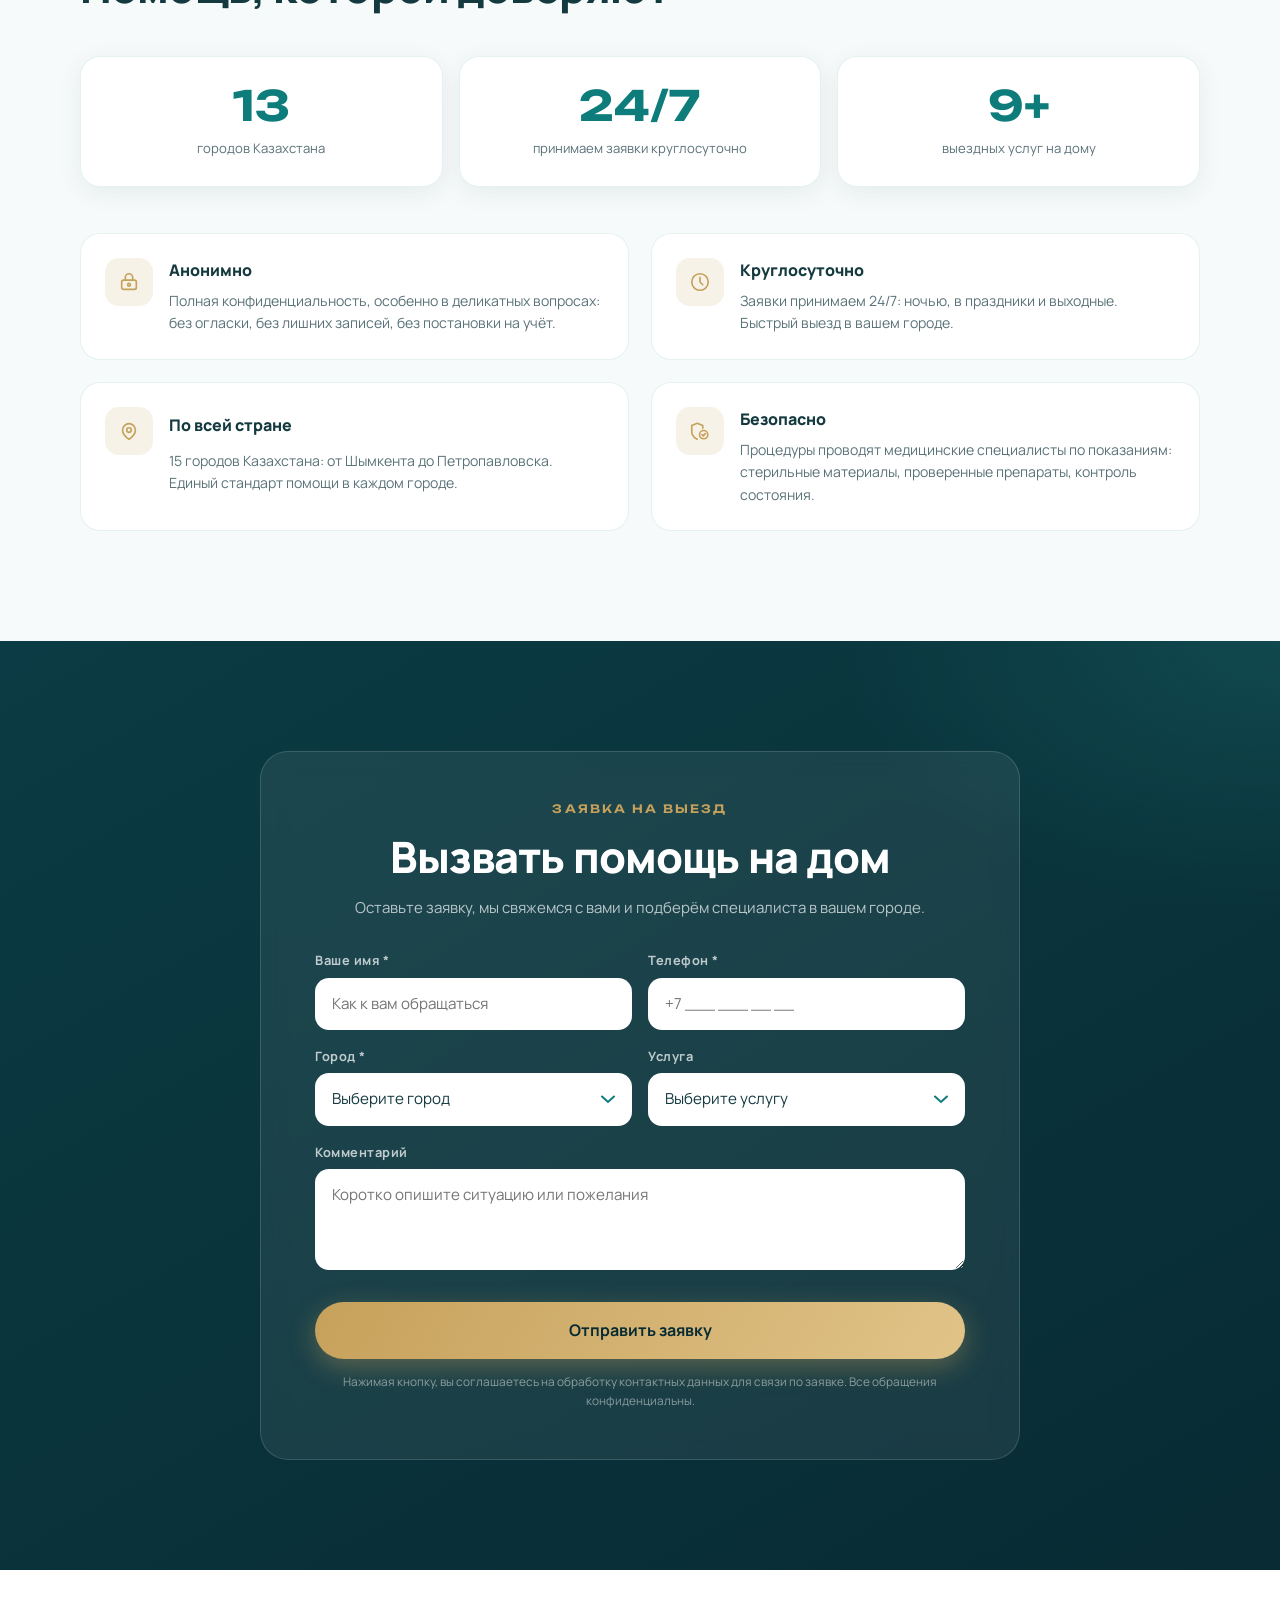
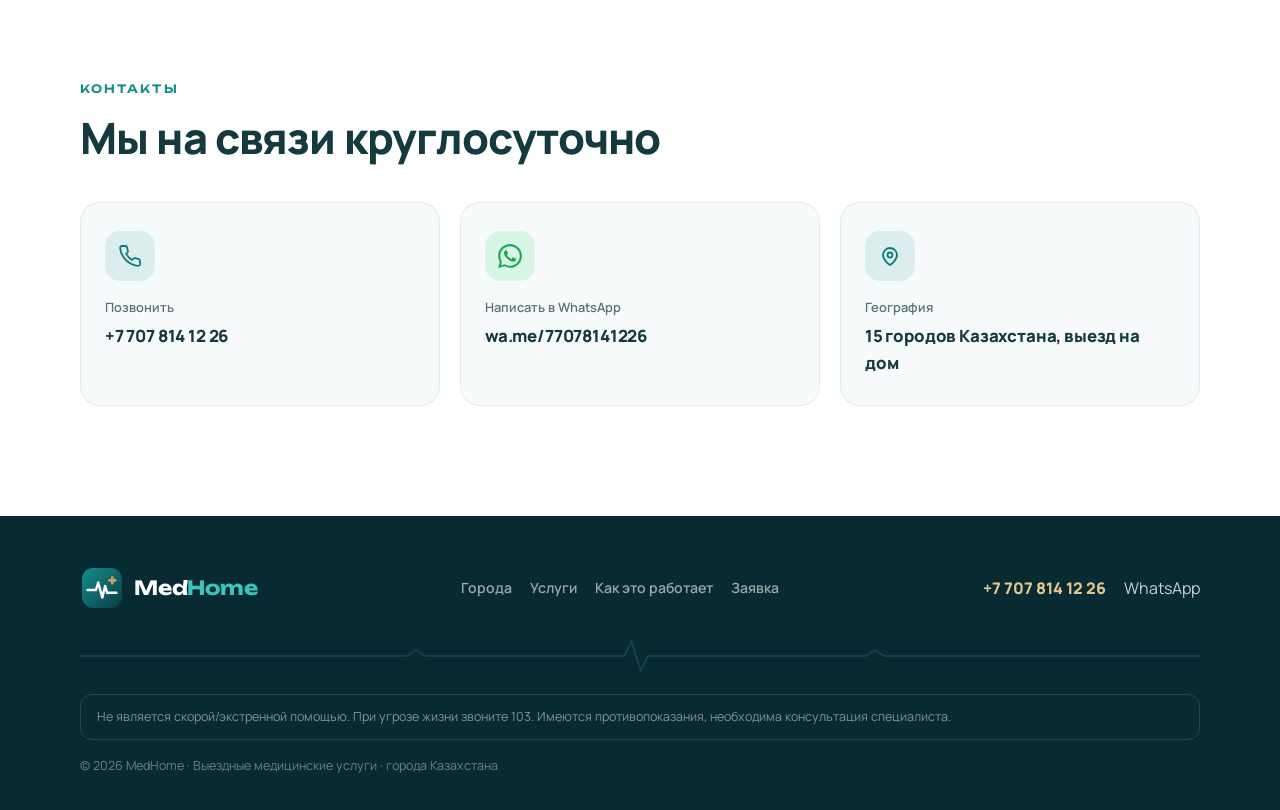
==== commit b817594d: "Regions: remove WhatsApp lead-capture gate + bot, restore direct WhatsApp redirect Co-Authored-By: C" ====
--- a/index.html
+++ b/index.html
@@ -642,16 +642,6 @@
     <svg viewBox="0 0 24 24" width="28" height="28" fill="currentColor" aria-hidden="true"><path d="M17.47 14.38c-.3-.15-1.77-.87-2.04-.97-.27-.1-.47-.15-.67.15-.2.3-.77.97-.94 1.17-.17.2-.35.22-.65.07-.3-.15-1.26-.46-2.4-1.48-.89-.79-1.49-1.77-1.66-2.07-.17-.3-.02-.46.13-.61.13-.13.3-.35.45-.52.15-.17.2-.3.3-.5.1-.2.05-.37-.02-.52-.08-.15-.67-1.62-.92-2.22-.24-.58-.49-.5-.67-.51l-.57-.01c-.2 0-.52.07-.8.37-.27.3-1.04 1.02-1.04 2.5 0 1.47 1.07 2.89 1.22 3.09.15.2 2.11 3.22 5.1 4.51.71.31 1.27.49 1.7.63.72.23 1.37.2 1.88.12.58-.09 1.77-.72 2.02-1.42.25-.7.25-1.3.17-1.42-.07-.12-.27-.2-.57-.35M12.05 21.79h-.01a9.8 9.8 0 0 1-4.98-1.36l-.36-.21-3.7.97.99-3.61-.24-.37a9.77 9.77 0 0 1-1.5-5.22c0-5.4 4.4-9.79 9.81-9.79a9.75 9.75 0 0 1 9.79 9.8c0 5.4-4.4 9.79-9.8 9.79m8.33-18.11A11.7 11.7 0 0 0 12.04 0C5.5 0 .16 5.33.16 11.88c0 2.1.55 4.14 1.59 5.94L.06 24l6.33-1.66a11.85 11.85 0 0 0 5.65 1.44h.01c6.54 0 11.87-5.33 11.87-11.88 0-3.18-1.24-6.16-3.49-8.4"/></svg>
   </a>
 
-  <script>
-    window.MEDHOME_LEAD = {
-      worker: 'https://medhome-leadbot.alikanafin0.workers.dev',
-      secret: 'd6867dcdbdcfb8f2f2fda561a1081566cc8e1bc58fe306fb',
-      site: 'MedHome (регионы)',
-      wa: '77078141226',
-      city: ''
-    };
-  </script>
-  <script src="lead-capture.js?v=1" defer></script>
   <script src="script.js?v=3" defer></script>
 </body>
 </html>
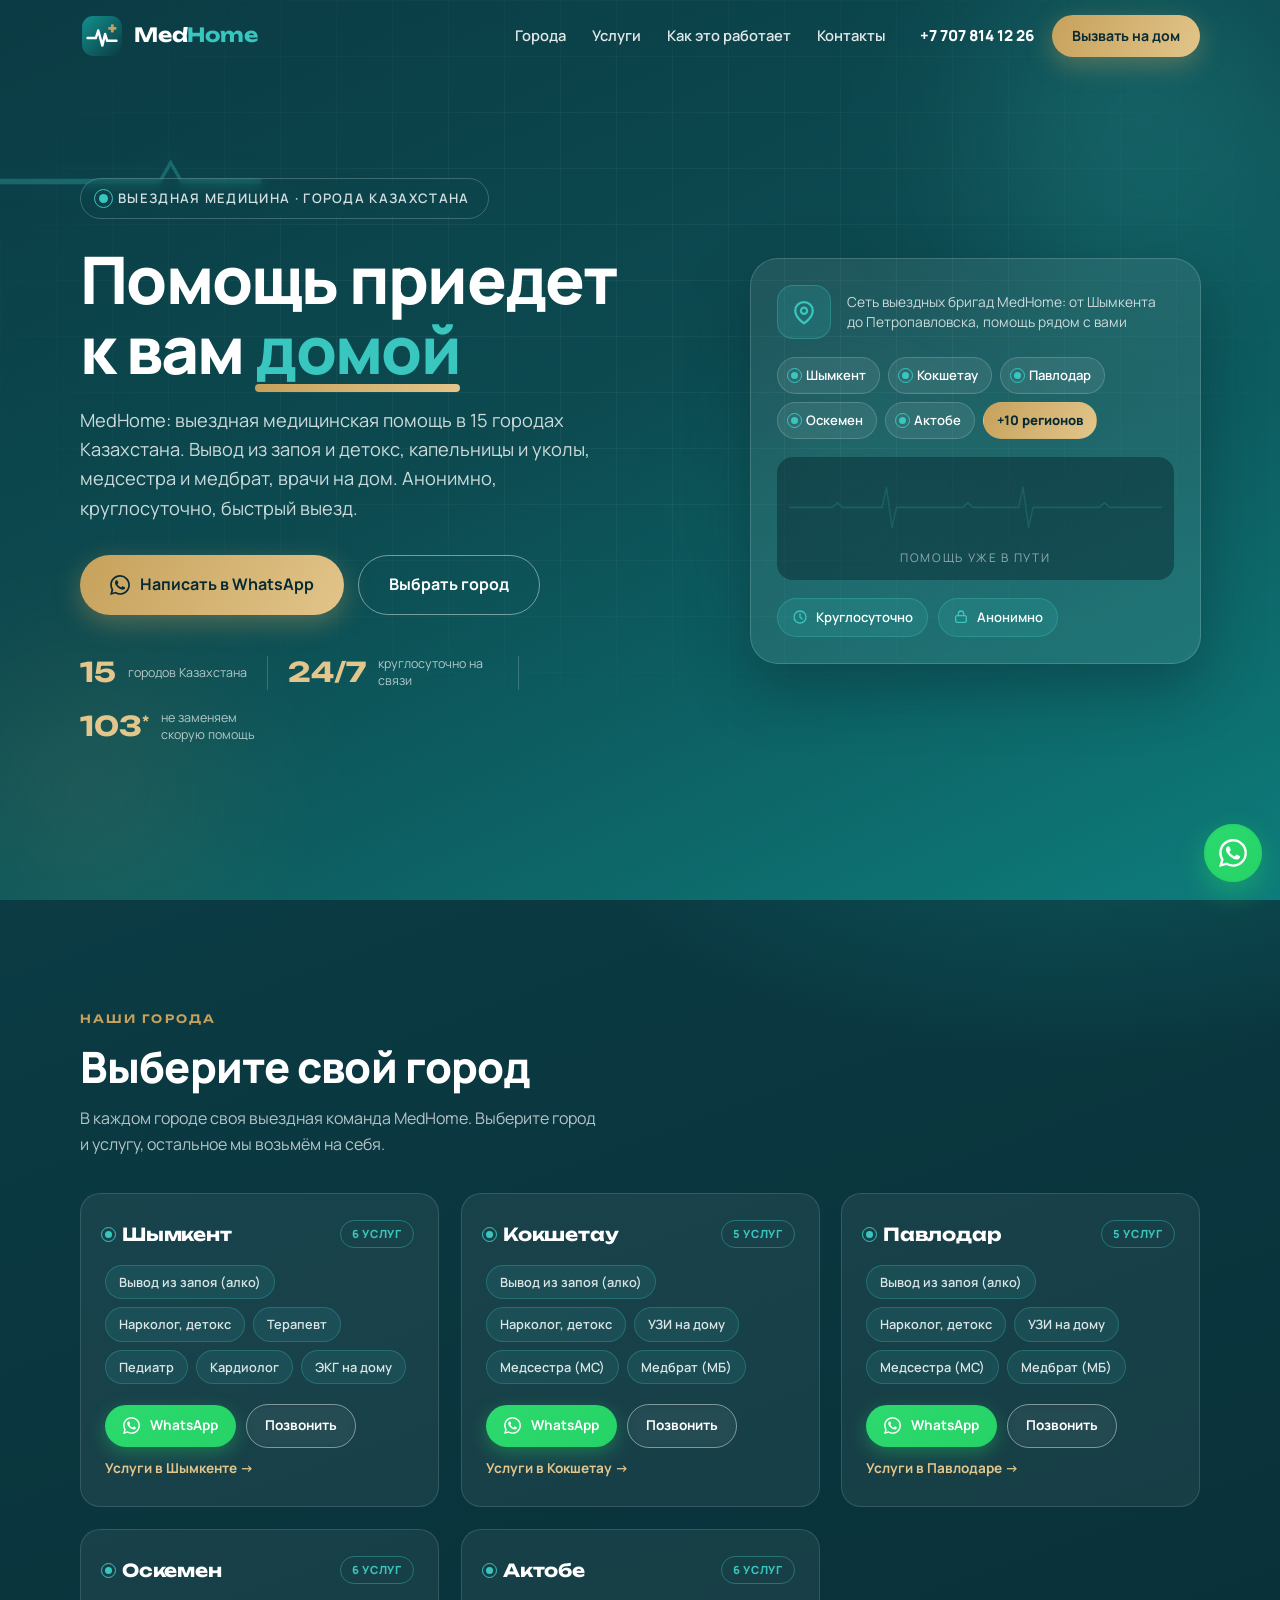
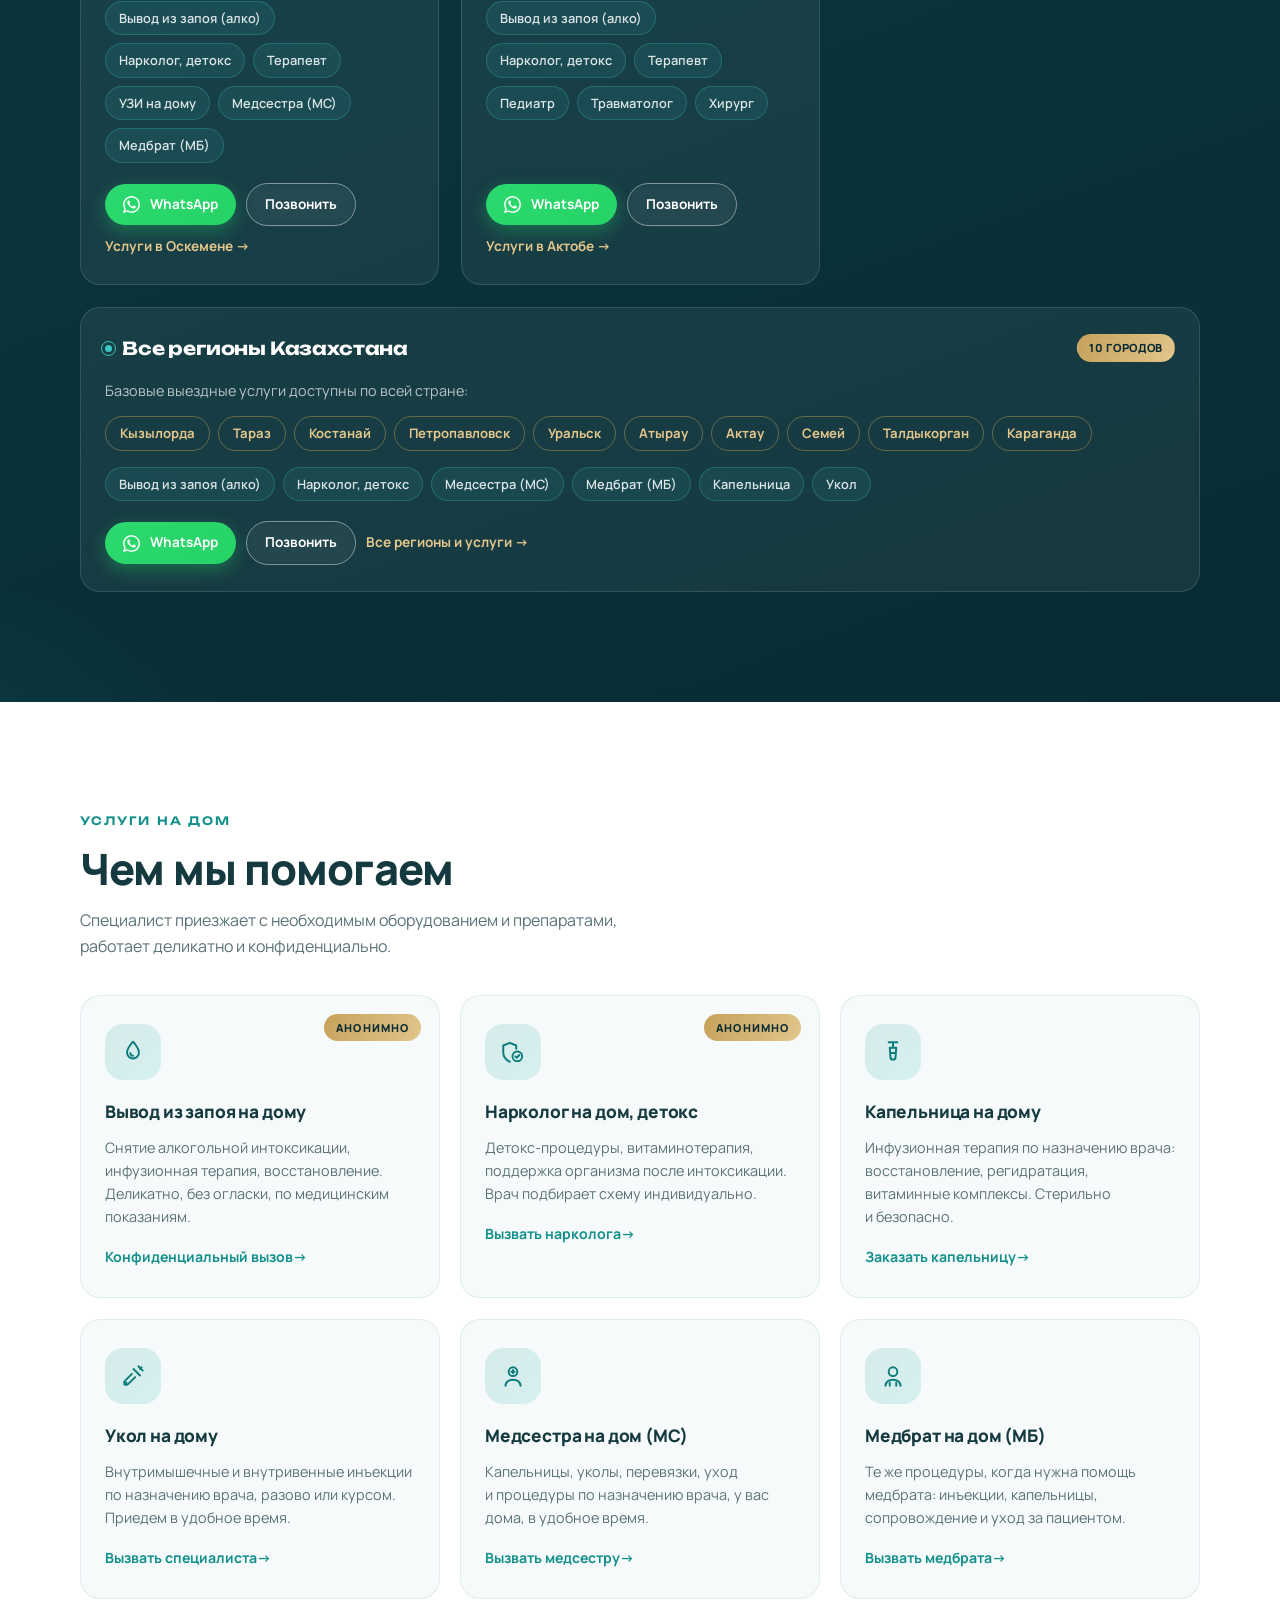
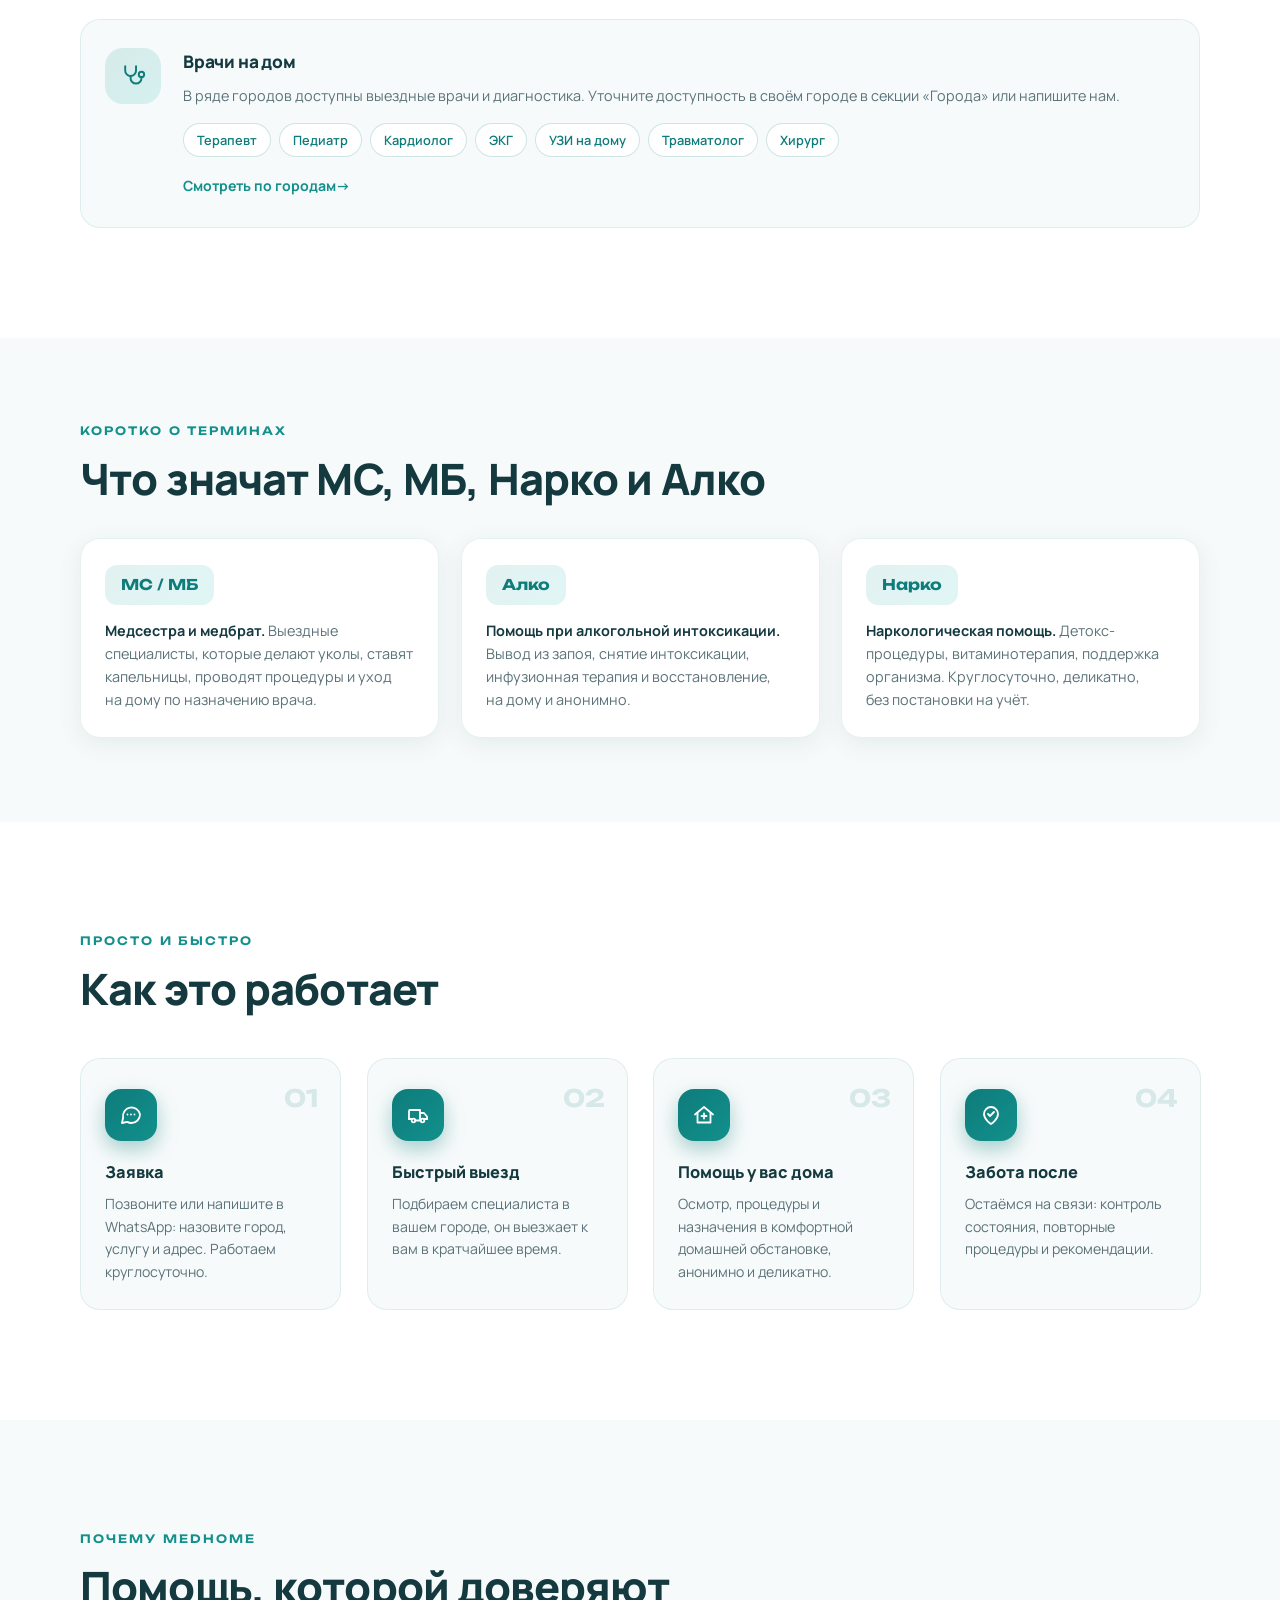
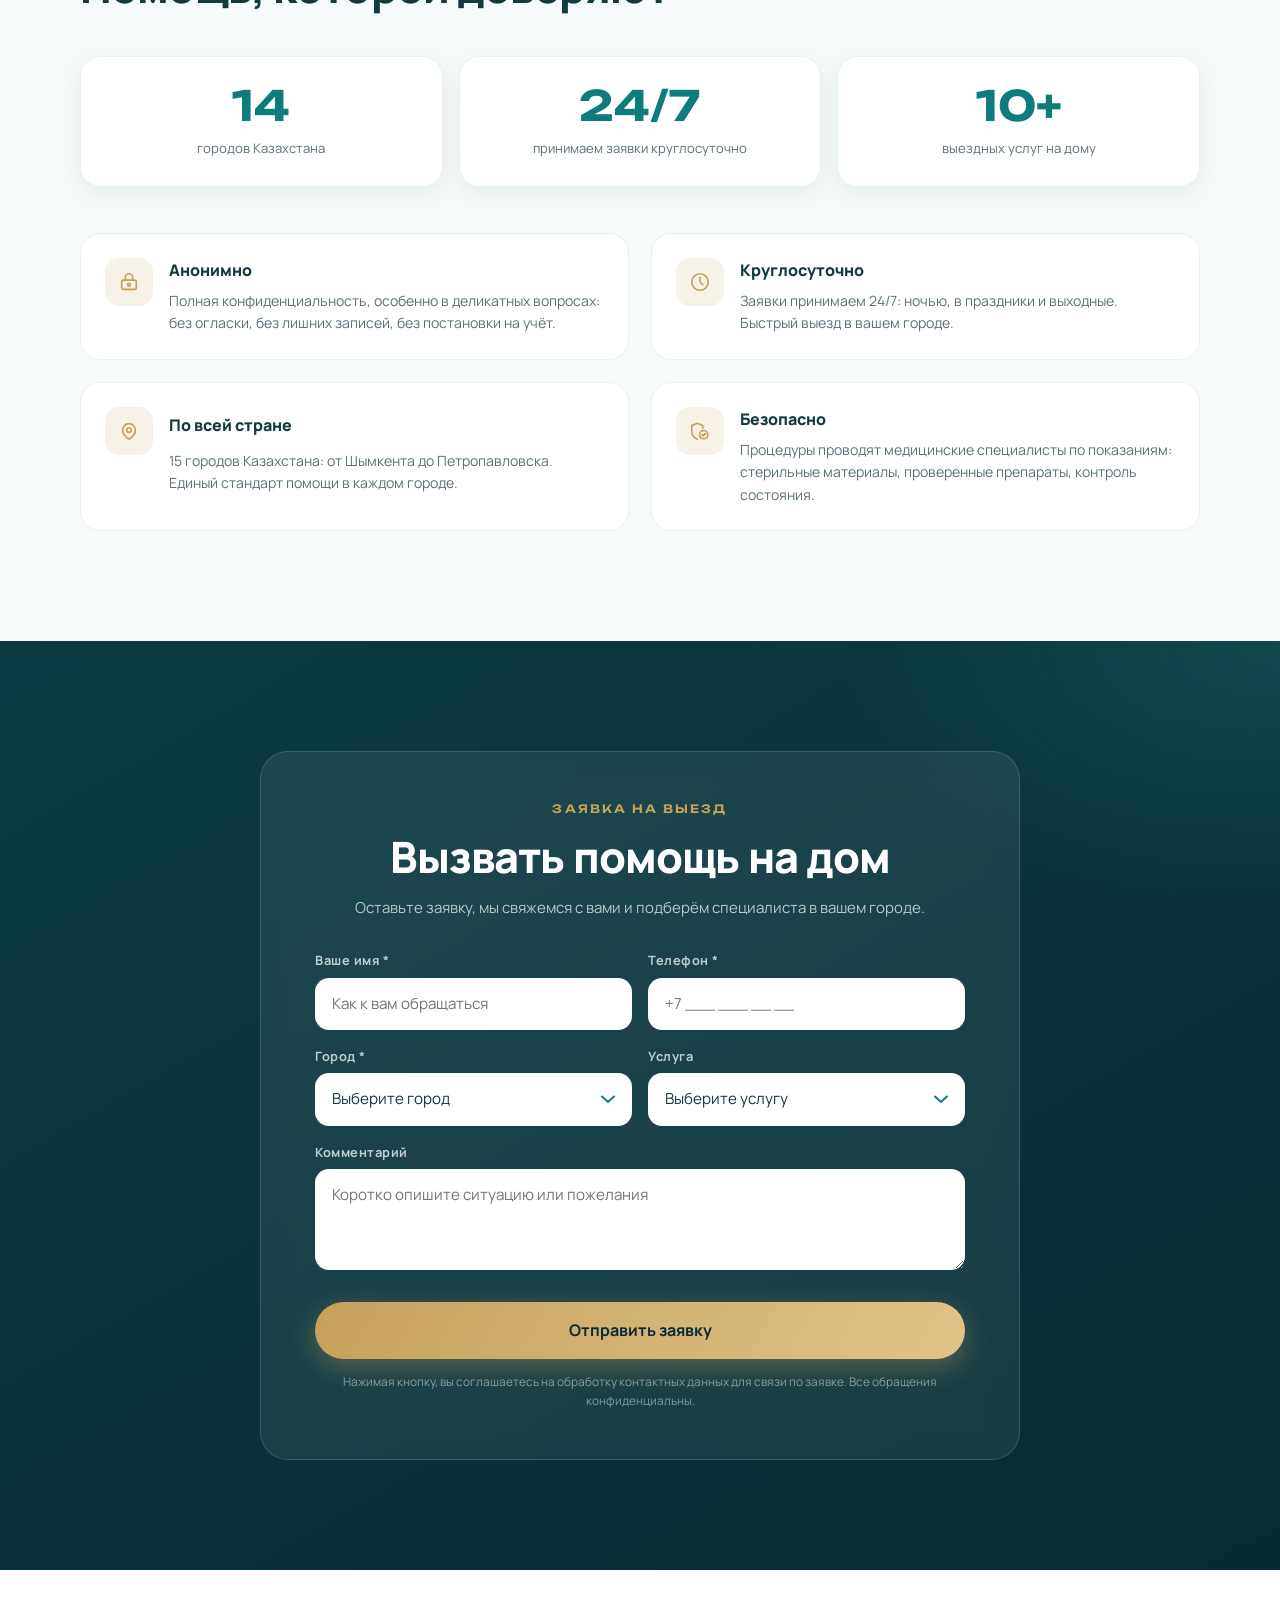
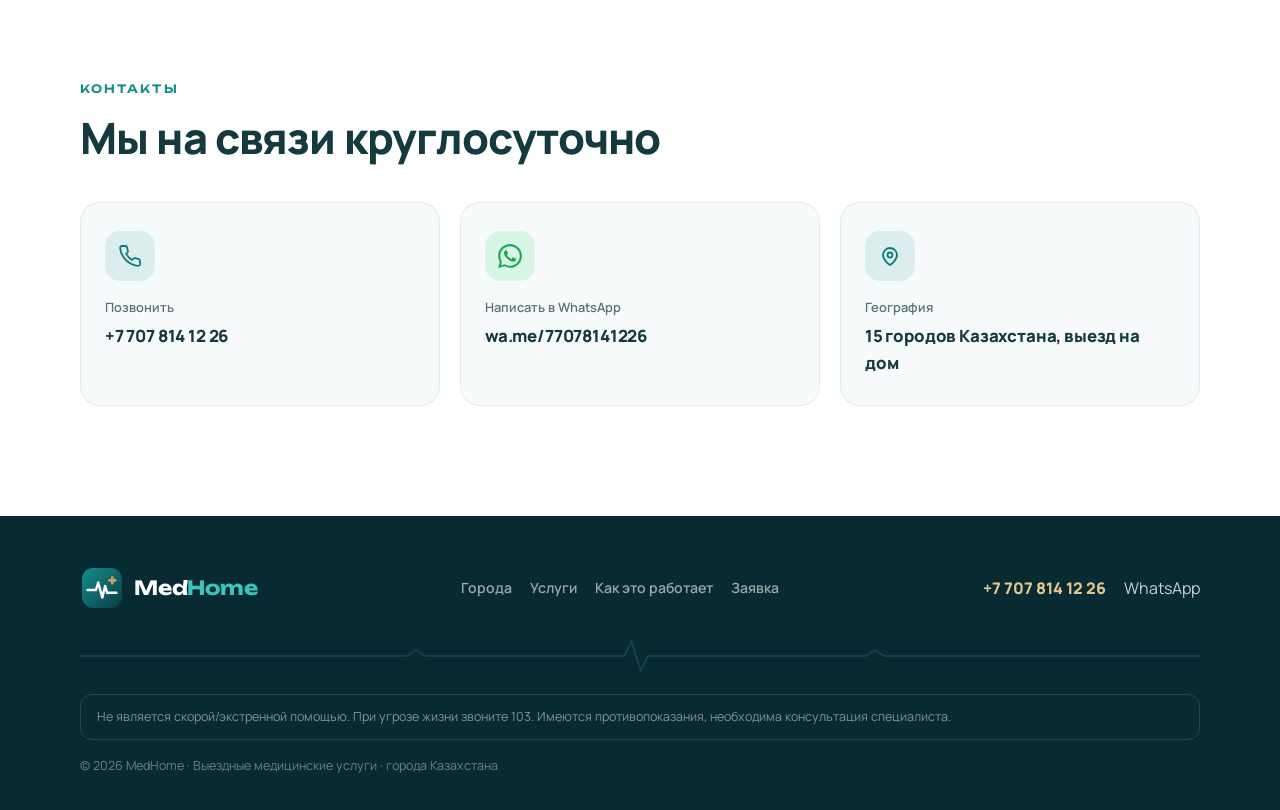
==== commit 3f4e242a: "Regions: set production domain dom.med-home.kz (canonical/og/schema/sitemap/robots) Co-Authored-By: " ====
--- a/index.html
+++ b/index.html
@@ -6,7 +6,7 @@
 
   <title>MedHome: выездная медицинская помощь на дом по городам Казахстана. Вывод из запоя, детокс, медсестра и медбрат на дом</title>
   <meta name="description" content="MedHome: медицинская помощь на дому в Шымкенте, Кокшетау, Павлодаре, Оскемене, Актобе и других городах Казахстана. Вывод из запоя и детокс, капельницы, уколы, медсестра и медбрат, врачи на дом. Анонимно, круглосуточно, быстрый выезд.">
-  <link rel="canonical" href="https://medhome.kz/">
+  <link rel="canonical" href="https://dom.med-home.kz/">
   <meta name="theme-color" content="#0E7C7B">
 
   <!-- Open Graph -->
@@ -14,14 +14,14 @@
   <meta property="og:site_name" content="MedHome">
   <meta property="og:title" content="MedHome: медицинская помощь у вас дома, в вашем городе">
   <meta property="og:description" content="Вывод из запоя, детокс, капельницы, медсестра и медбрат, врачи на дом. 15 городов Казахстана, круглосуточно и анонимно.">
-  <meta property="og:url" content="https://medhome.kz/">
-  <meta property="og:image" content="https://medhome.kz/assets/og-image.jpg">
+  <meta property="og:url" content="https://dom.med-home.kz/">
+  <meta property="og:image" content="https://dom.med-home.kz/assets/og-image.jpg">
   <meta property="og:locale" content="ru_RU">
   <!-- Twitter -->
   <meta name="twitter:card" content="summary_large_image">
   <meta name="twitter:title" content="MedHome: медицинская помощь у вас дома, в вашем городе">
   <meta name="twitter:description" content="Выездная медпомощь по городам Казахстана: вывод из запоя, детокс, медсестра и медбрат, капельницы, уколы. Круглосуточно, анонимно.">
-  <meta name="twitter:image" content="https://medhome.kz/assets/og-image.jpg">
+  <meta name="twitter:image" content="https://dom.med-home.kz/assets/og-image.jpg">
 
   <link rel="icon" type="image/svg+xml" href="assets/favicon.svg">
 
@@ -39,8 +39,8 @@
     "description": "Выездные медицинские услуги на дому по городам Казахстана: вывод из запоя и детоксикация, капельницы, уколы, медсестра и медбрат, врачи на дом.",
     "telephone": "+77078141226",
     "areaServed": ["Шымкент", "Кокшетау", "Павлодар", "Оскемен", "Актобе", "Кызылорда", "Тараз", "Костанай", "Петропавловск", "Уральск", "Атырау", "Актау", "Семей", "Талдыкорган", "Караганда"],
-    "url": "https://medhome.kz/",
-    "image": "https://medhome.kz/assets/og-image.jpg"
+    "url": "https://dom.med-home.kz/",
+    "image": "https://dom.med-home.kz/assets/og-image.jpg"
   }
   </script>
 </head>
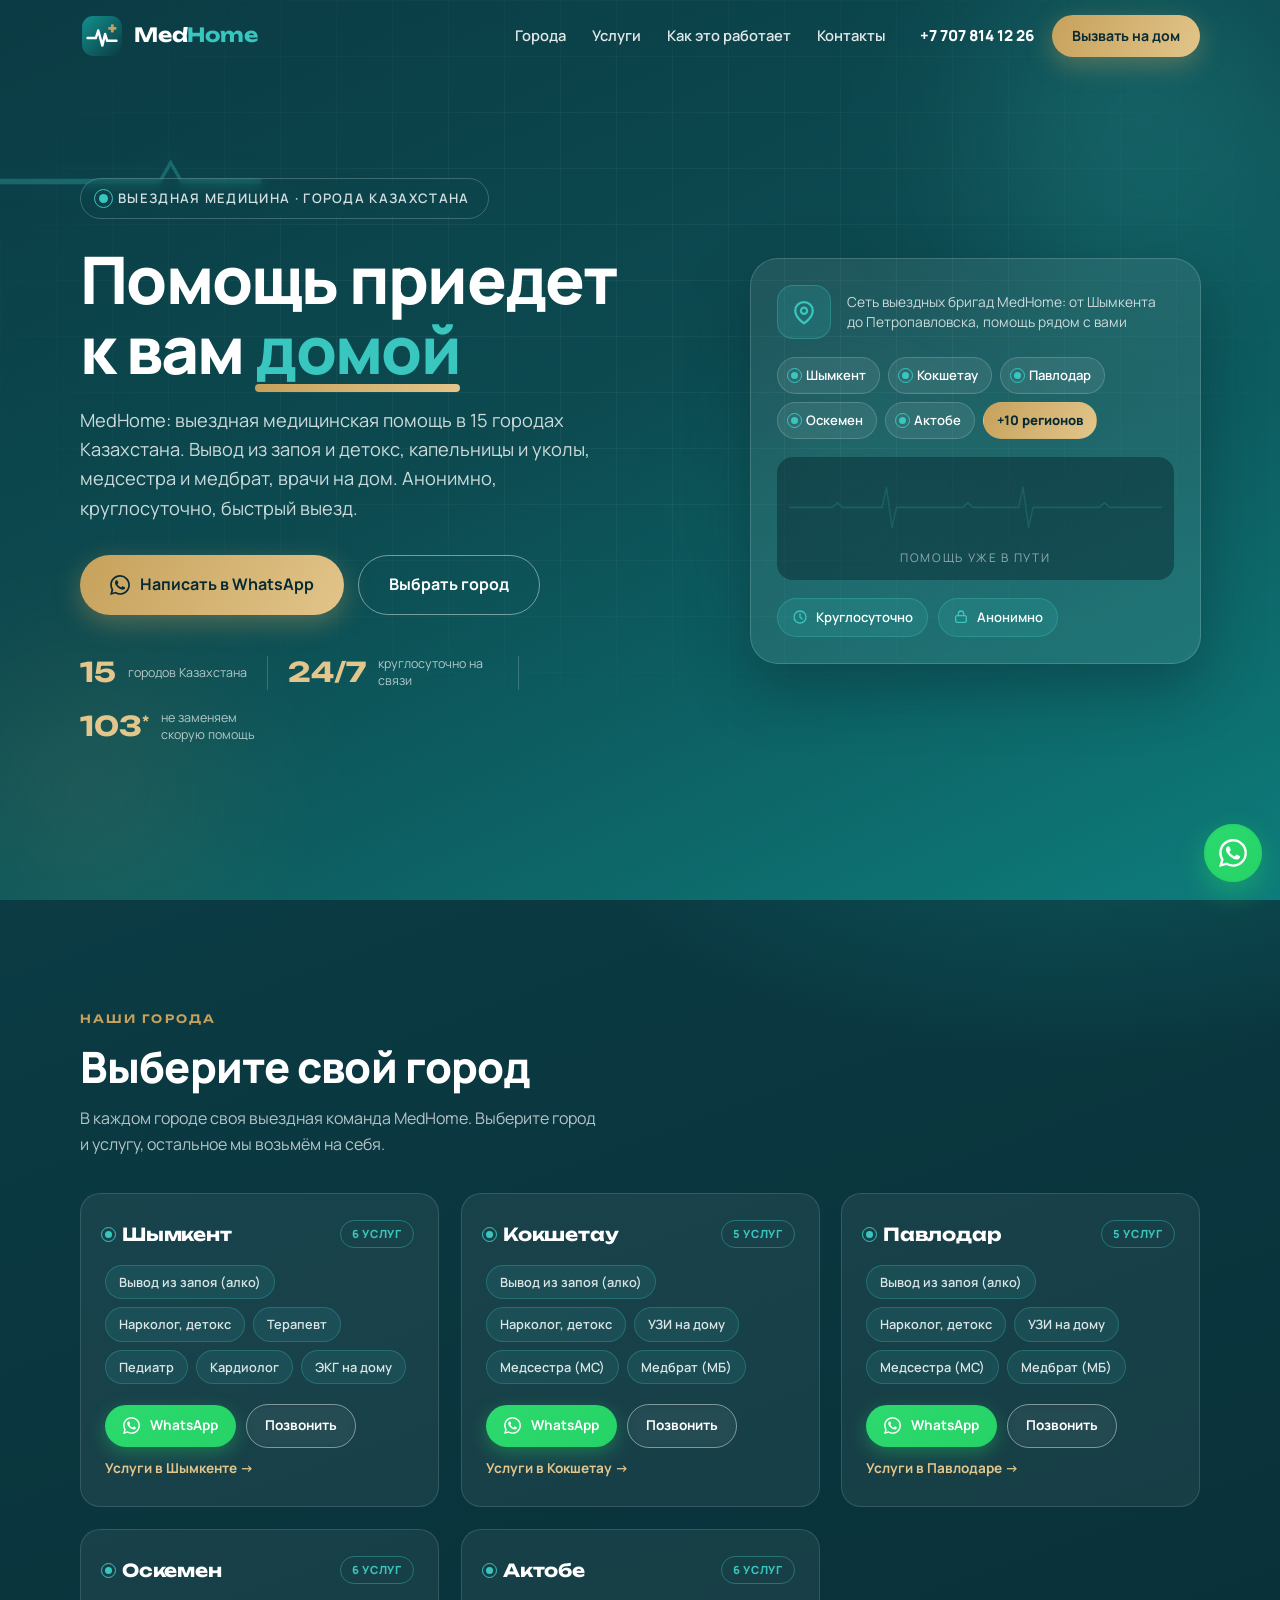
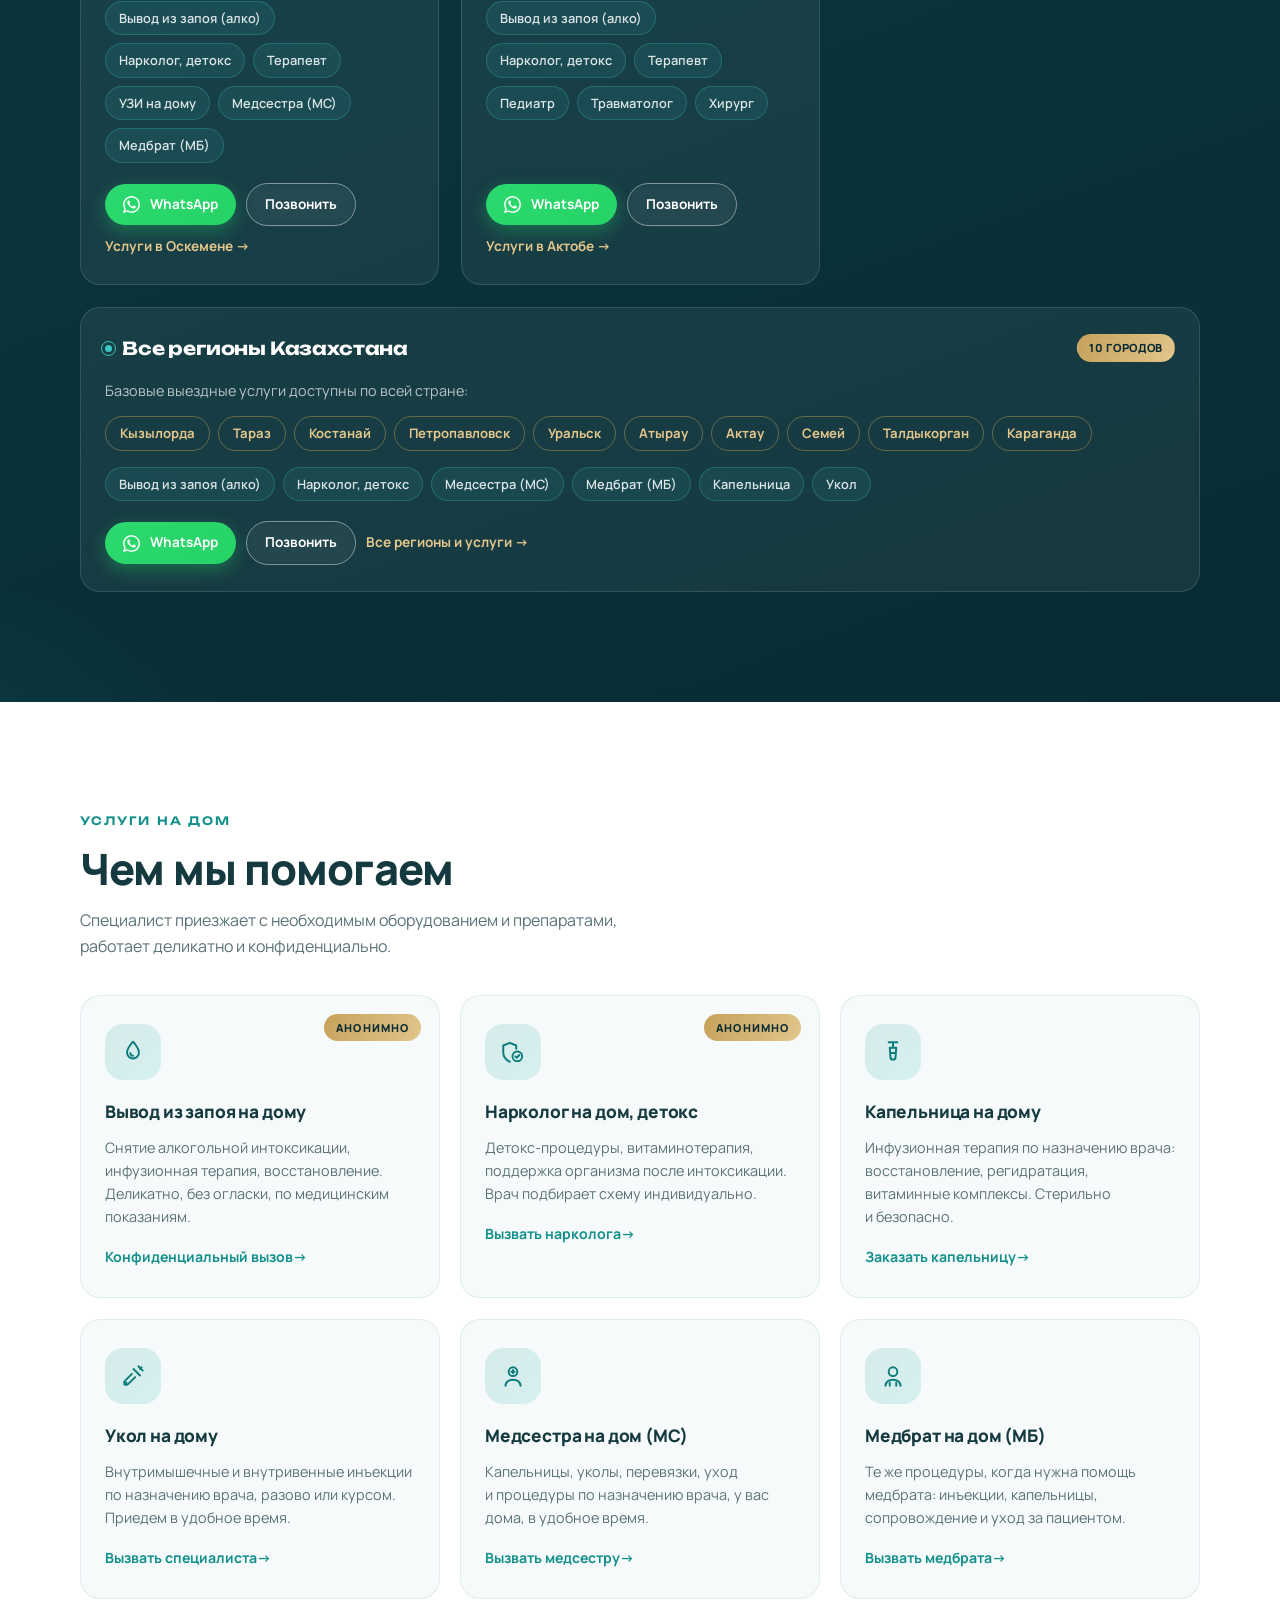
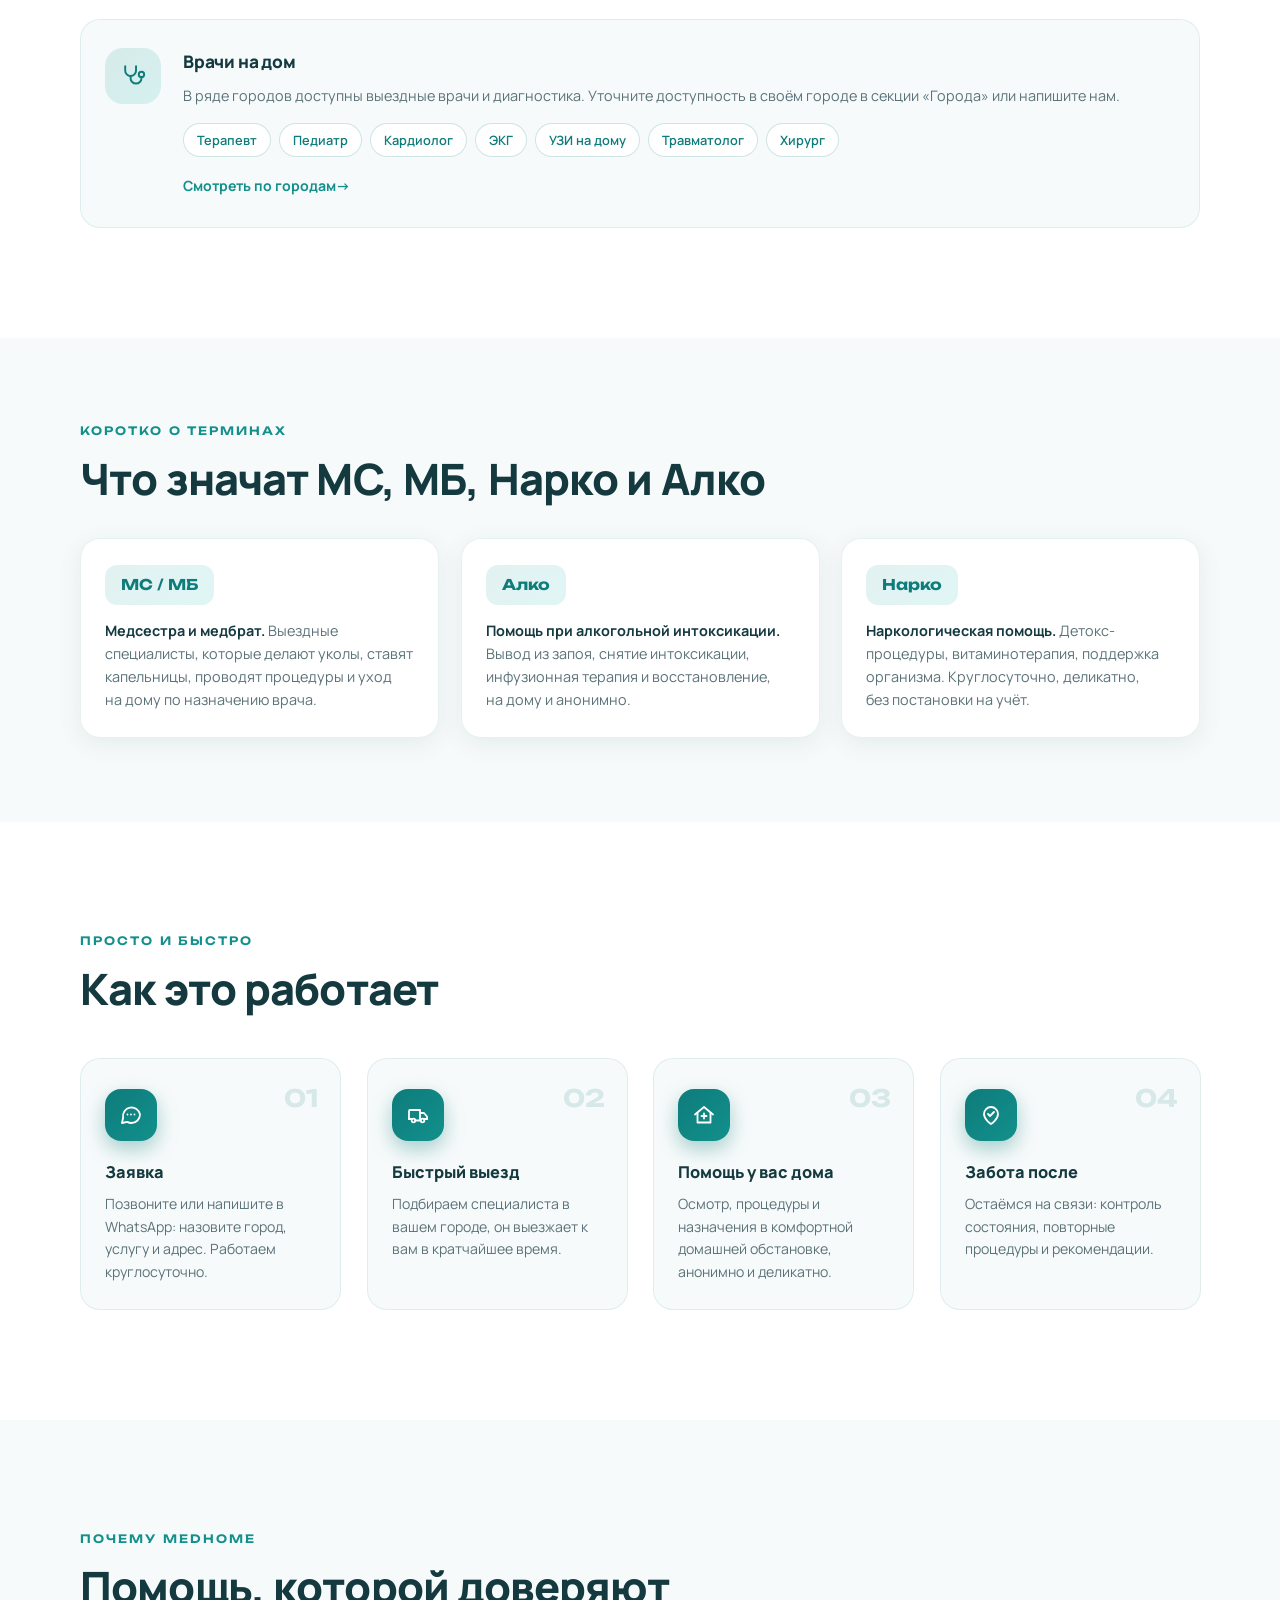
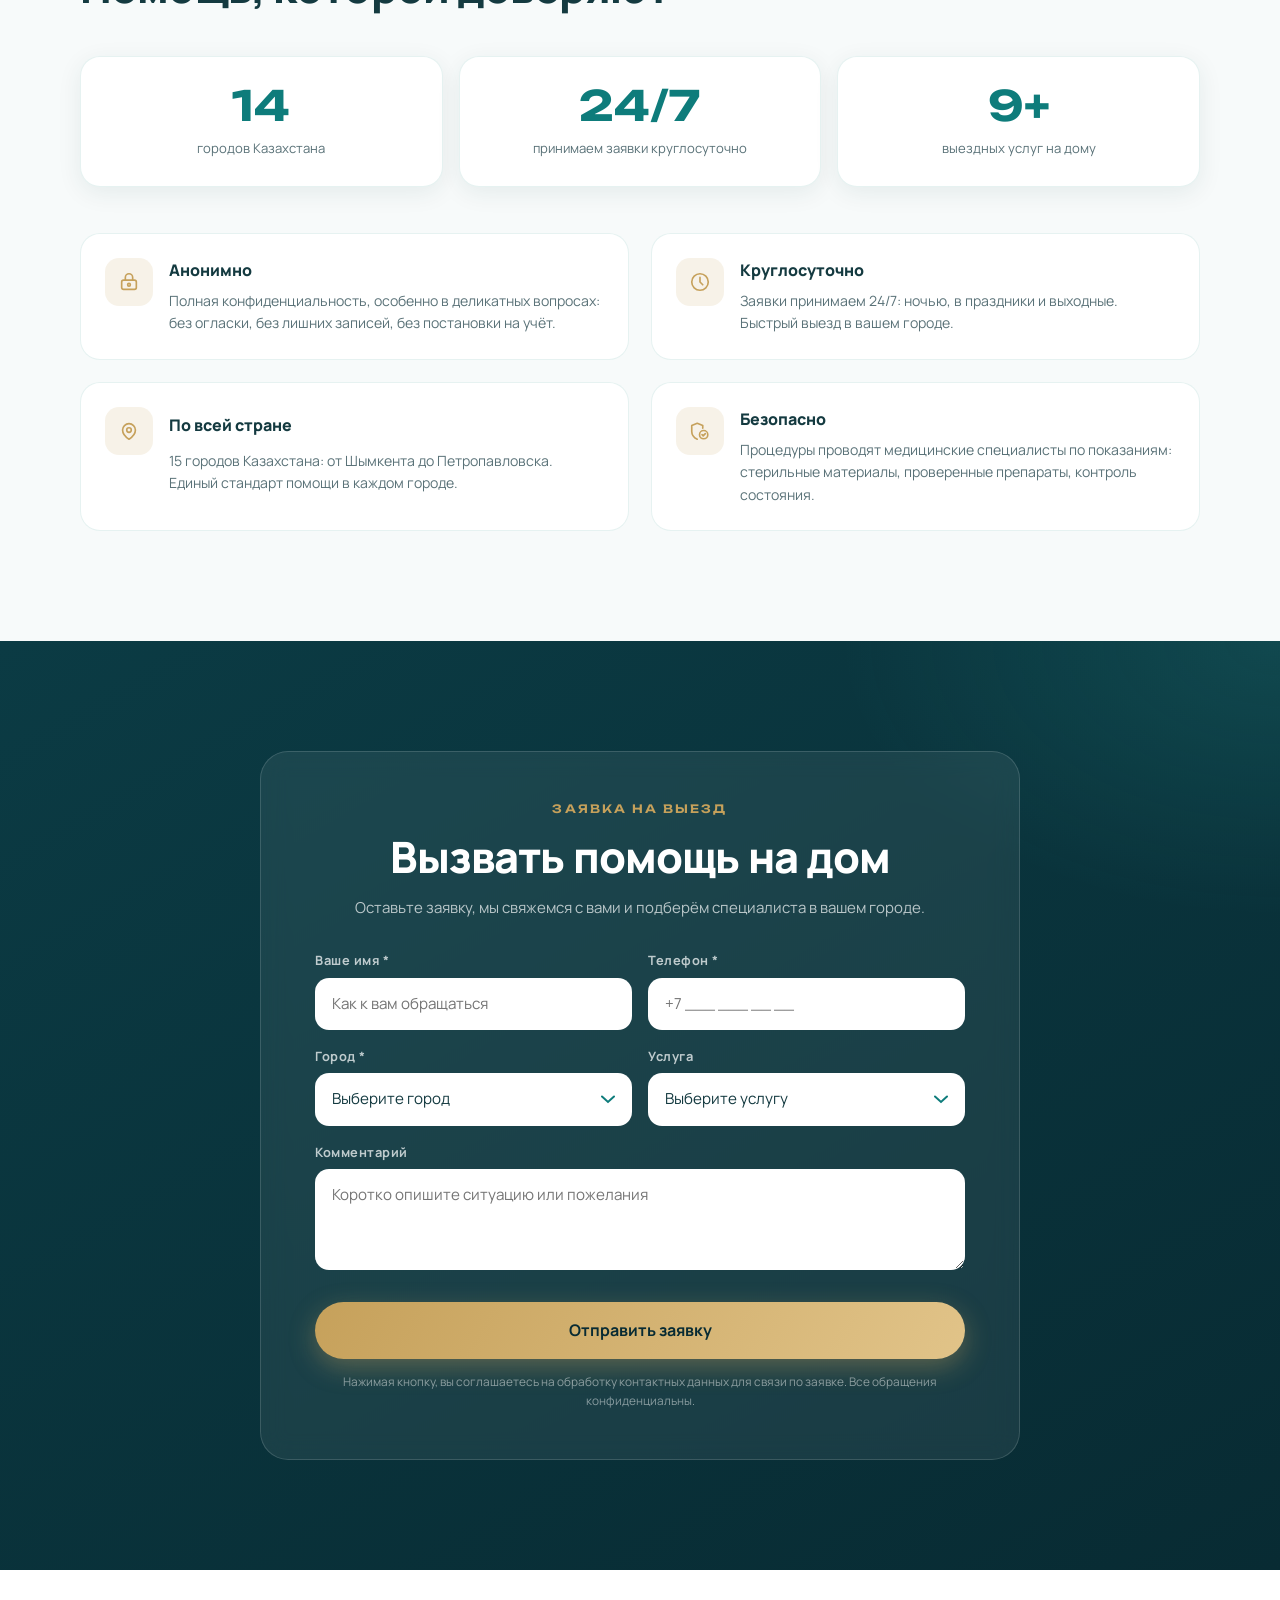
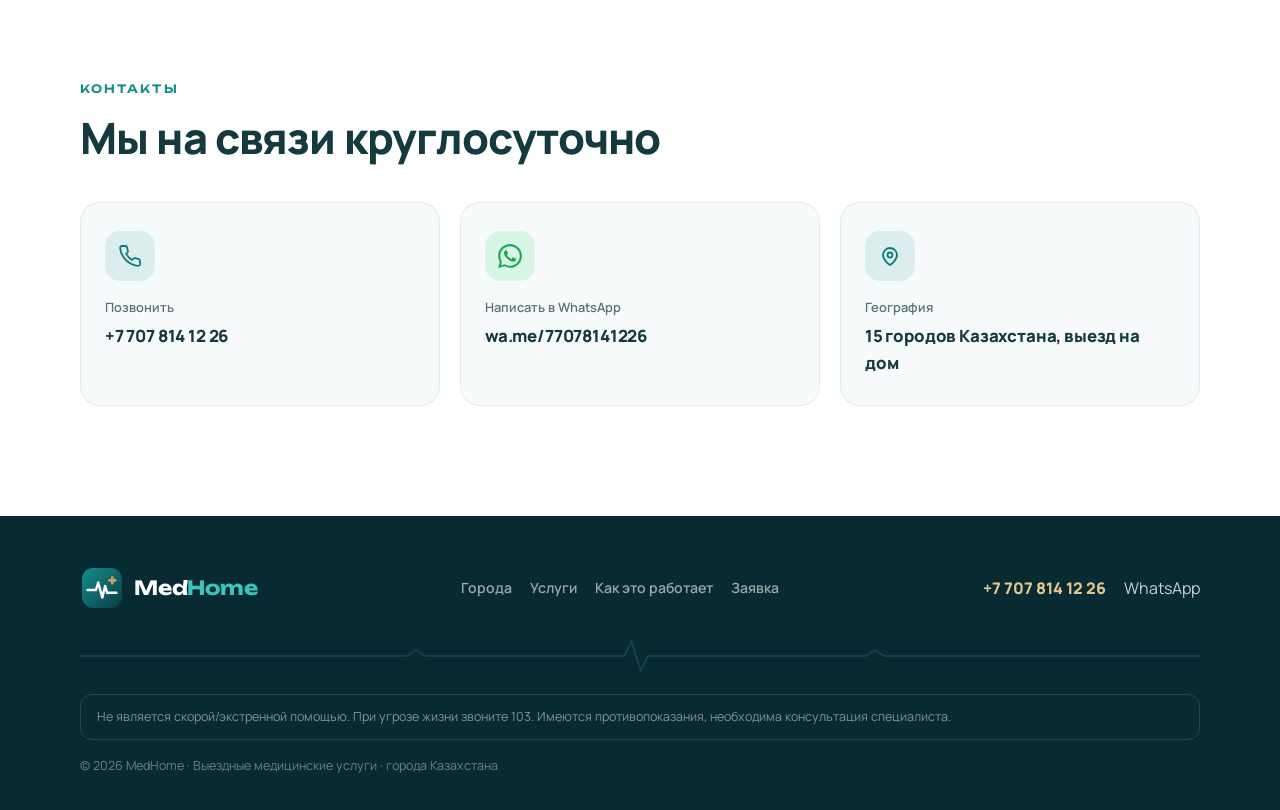
==== commit d6fddf35: "Regions: deploy under main domain path med-home.kz/regiony/ (canonical/og/schema/sitemap) Co-Authore" ====
--- a/index.html
+++ b/index.html
@@ -6,7 +6,7 @@
 
   <title>MedHome: выездная медицинская помощь на дом по городам Казахстана. Вывод из запоя, детокс, медсестра и медбрат на дом</title>
   <meta name="description" content="MedHome: медицинская помощь на дому в Шымкенте, Кокшетау, Павлодаре, Оскемене, Актобе и других городах Казахстана. Вывод из запоя и детокс, капельницы, уколы, медсестра и медбрат, врачи на дом. Анонимно, круглосуточно, быстрый выезд.">
-  <link rel="canonical" href="https://dom.med-home.kz/">
+  <link rel="canonical" href="https://med-home.kz/regiony/">
   <meta name="theme-color" content="#0E7C7B">
 
   <!-- Open Graph -->
@@ -14,14 +14,14 @@
   <meta property="og:site_name" content="MedHome">
   <meta property="og:title" content="MedHome: медицинская помощь у вас дома, в вашем городе">
   <meta property="og:description" content="Вывод из запоя, детокс, капельницы, медсестра и медбрат, врачи на дом. 15 городов Казахстана, круглосуточно и анонимно.">
-  <meta property="og:url" content="https://dom.med-home.kz/">
-  <meta property="og:image" content="https://dom.med-home.kz/assets/og-image.jpg">
+  <meta property="og:url" content="https://med-home.kz/regiony/">
+  <meta property="og:image" content="https://med-home.kz/regiony/assets/og-image.jpg">
   <meta property="og:locale" content="ru_RU">
   <!-- Twitter -->
   <meta name="twitter:card" content="summary_large_image">
   <meta name="twitter:title" content="MedHome: медицинская помощь у вас дома, в вашем городе">
   <meta name="twitter:description" content="Выездная медпомощь по городам Казахстана: вывод из запоя, детокс, медсестра и медбрат, капельницы, уколы. Круглосуточно, анонимно.">
-  <meta name="twitter:image" content="https://dom.med-home.kz/assets/og-image.jpg">
+  <meta name="twitter:image" content="https://med-home.kz/regiony/assets/og-image.jpg">
 
   <link rel="icon" type="image/svg+xml" href="assets/favicon.svg">
 
@@ -39,8 +39,8 @@
     "description": "Выездные медицинские услуги на дому по городам Казахстана: вывод из запоя и детоксикация, капельницы, уколы, медсестра и медбрат, врачи на дом.",
     "telephone": "+77078141226",
     "areaServed": ["Шымкент", "Кокшетау", "Павлодар", "Оскемен", "Актобе", "Кызылорда", "Тараз", "Костанай", "Петропавловск", "Уральск", "Атырау", "Актау", "Семей", "Талдыкорган", "Караганда"],
-    "url": "https://dom.med-home.kz/",
-    "image": "https://dom.med-home.kz/assets/og-image.jpg"
+    "url": "https://med-home.kz/regiony/",
+    "image": "https://med-home.kz/regiony/assets/og-image.jpg"
   }
   </script>
 </head>
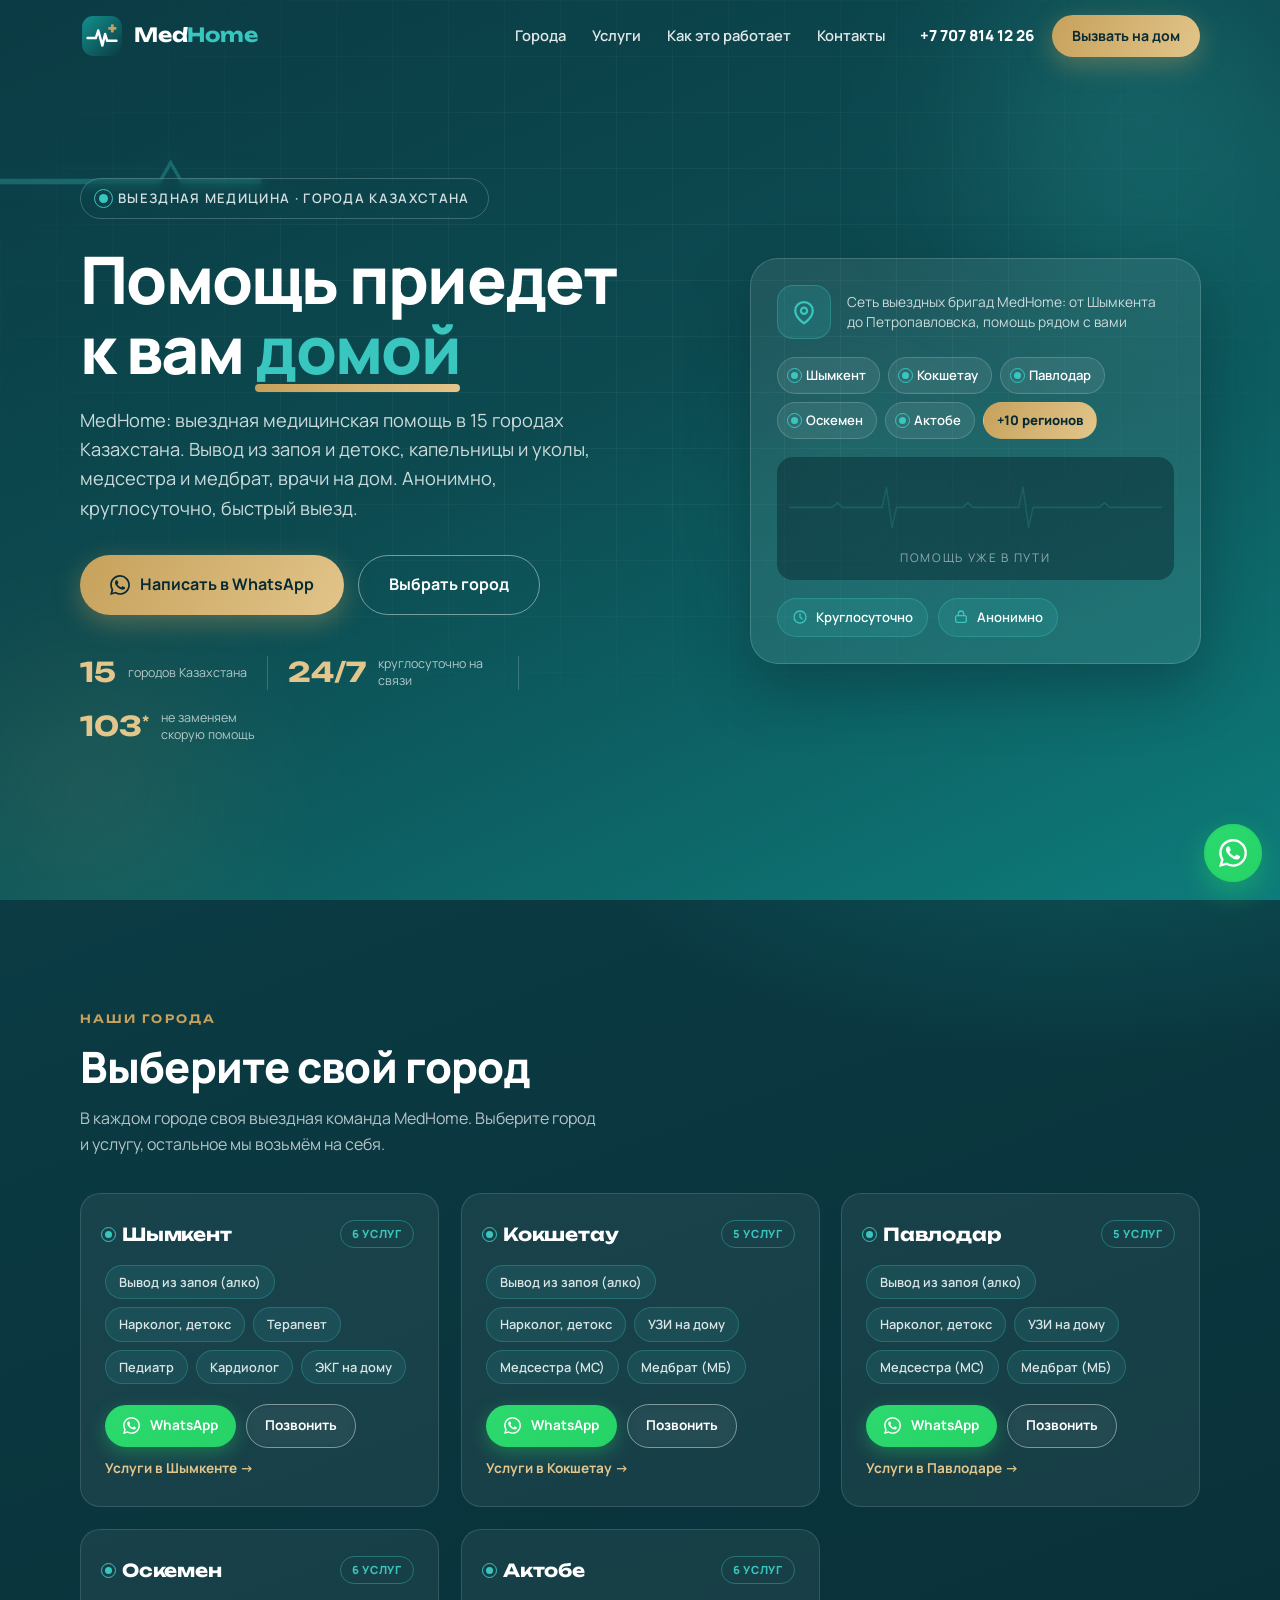
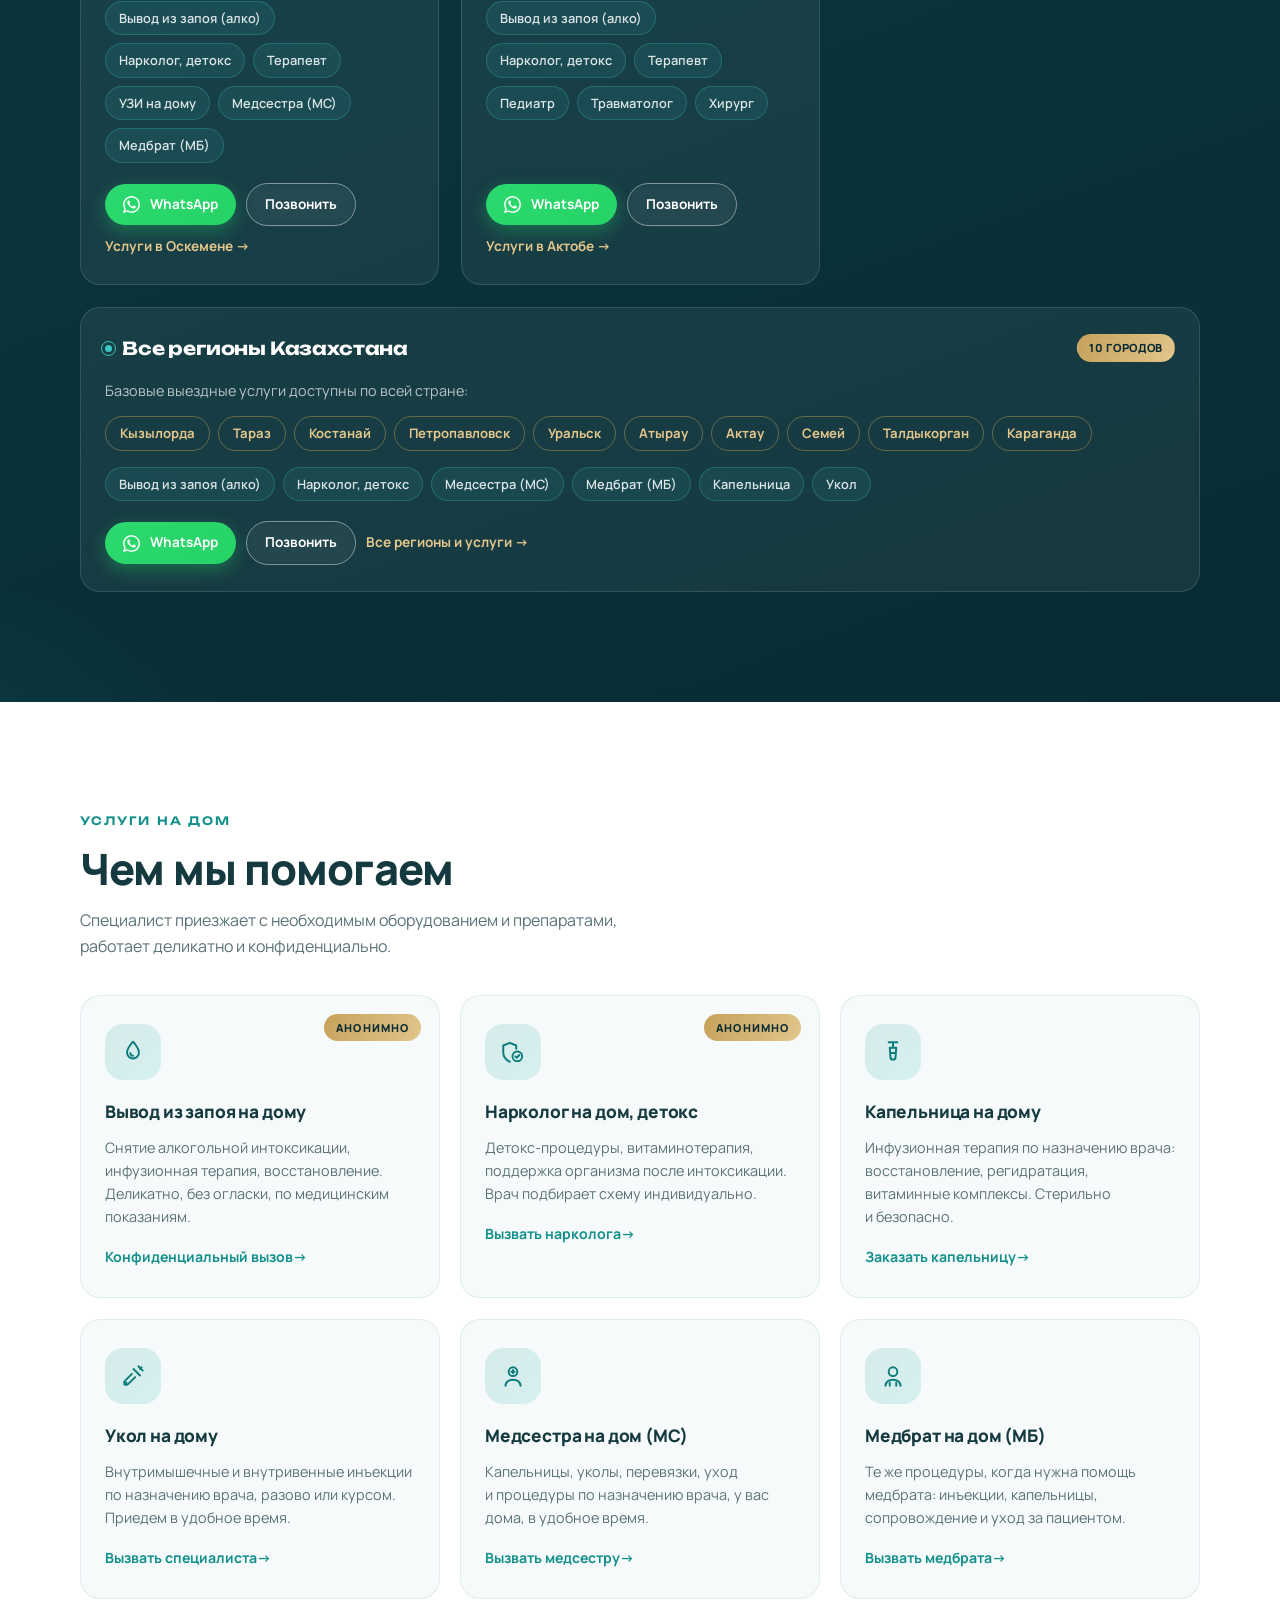
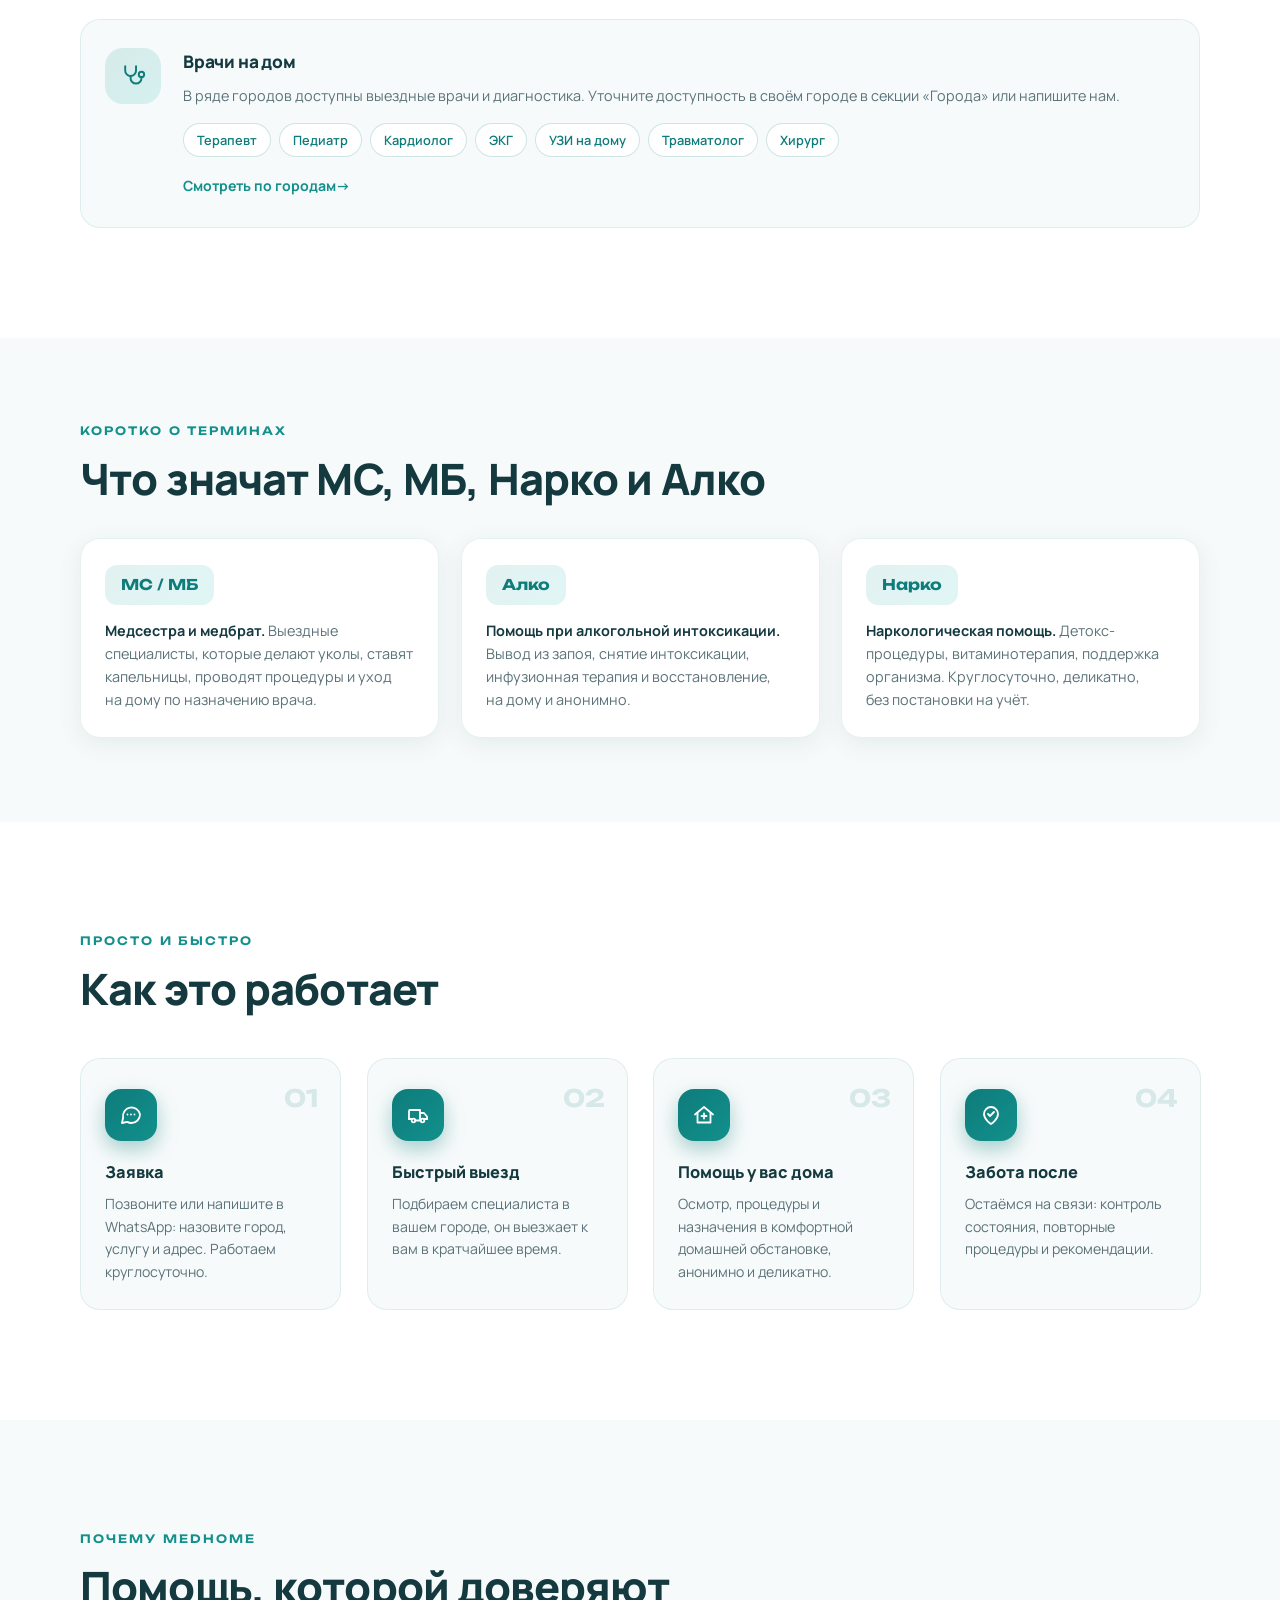
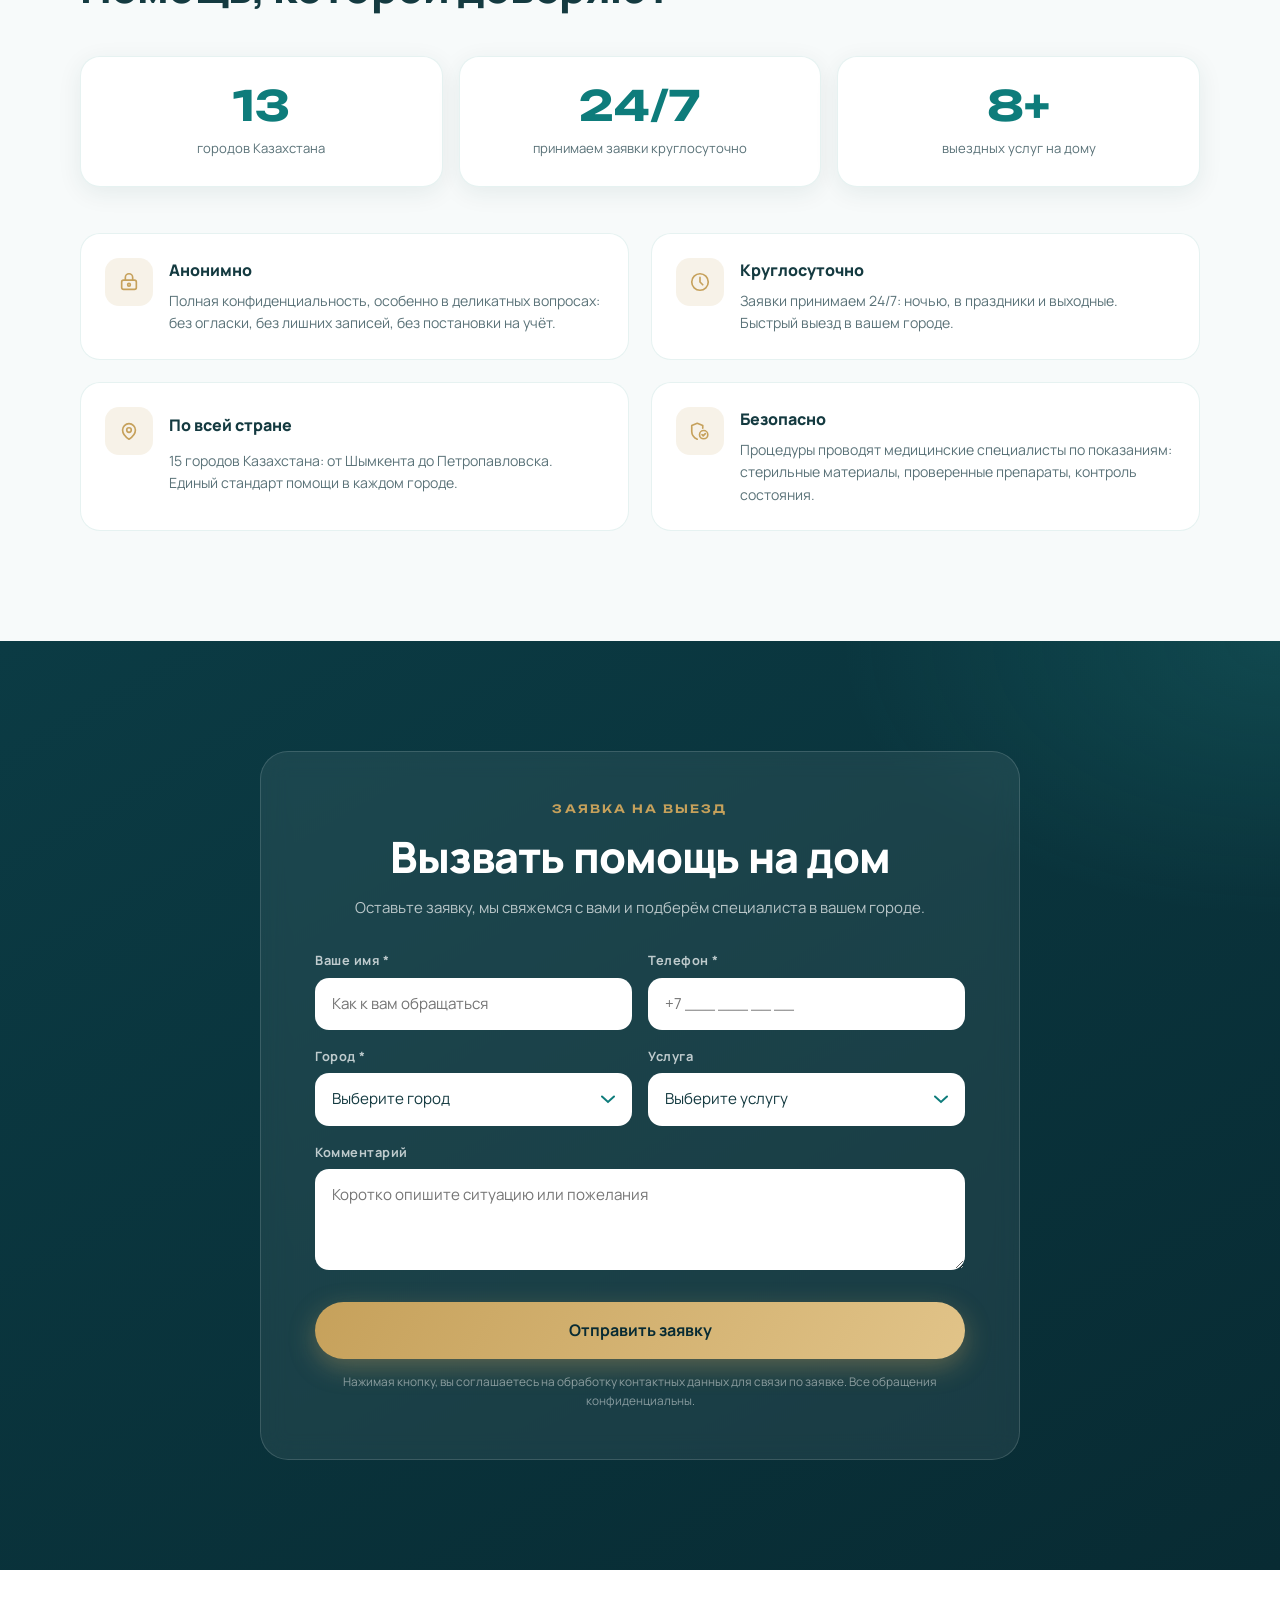
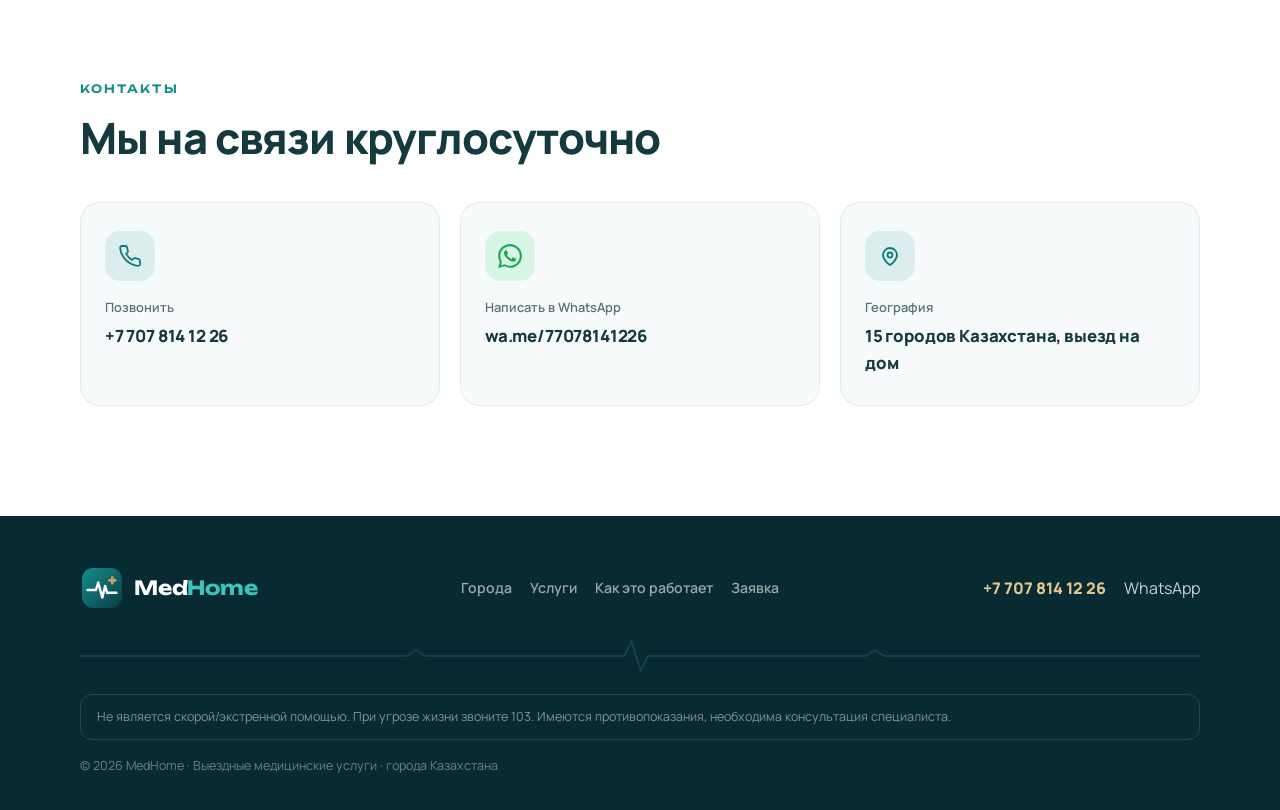
==== commit 37d961ff: "Regions: add Google Ads conversion tag AW-18395260701 (phone/form/contact) on all pages Co-Authored-" ====
--- a/index.html
+++ b/index.html
@@ -3,6 +3,18 @@
 <head>
   <meta charset="UTF-8">
   <meta name="viewport" content="width=device-width, initial-scale=1.0">
+
+  <!-- Google tag (gtag.js) — Google Ads AW-18395260701 (общий с основным med-home.kz; результаты делятся по кампаниям) -->
+  <script async src="https://www.googletagmanager.com/gtag/js?id=AW-18395260701"></script>
+  <script>
+    window.dataLayer = window.dataLayer || [];
+    function gtag(){dataLayer.push(arguments);}
+    gtag('js', new Date());
+    gtag('config', 'AW-18395260701');
+    function gtag_report_phone(){gtag('event','conversion',{'send_to':'AW-18395260701/IDc9CP7orOMcEJ3OxcNE','value':1.0,'currency':'USD'});}
+    function gtag_report_lead(){gtag('event','conversion',{'send_to':'AW-18395260701/Q282CNDwrOMcEJ3OxcNE','value':1.0,'currency':'USD'});}
+    function gtag_report_contact(){gtag('event','conversion',{'send_to':'AW-18395260701/AlpuCOf1rOMcEJ3OxcNE','value':1.0,'currency':'USD'});}
+  </script>
 
   <title>MedHome: выездная медицинская помощь на дом по городам Казахстана. Вывод из запоя, детокс, медсестра и медбрат на дом</title>
   <meta name="description" content="MedHome: медицинская помощь на дому в Шымкенте, Кокшетау, Павлодаре, Оскемене, Актобе и других городах Казахстана. Вывод из запоя и детокс, капельницы, уколы, медсестра и медбрат, врачи на дом. Анонимно, круглосуточно, быстрый выезд.">
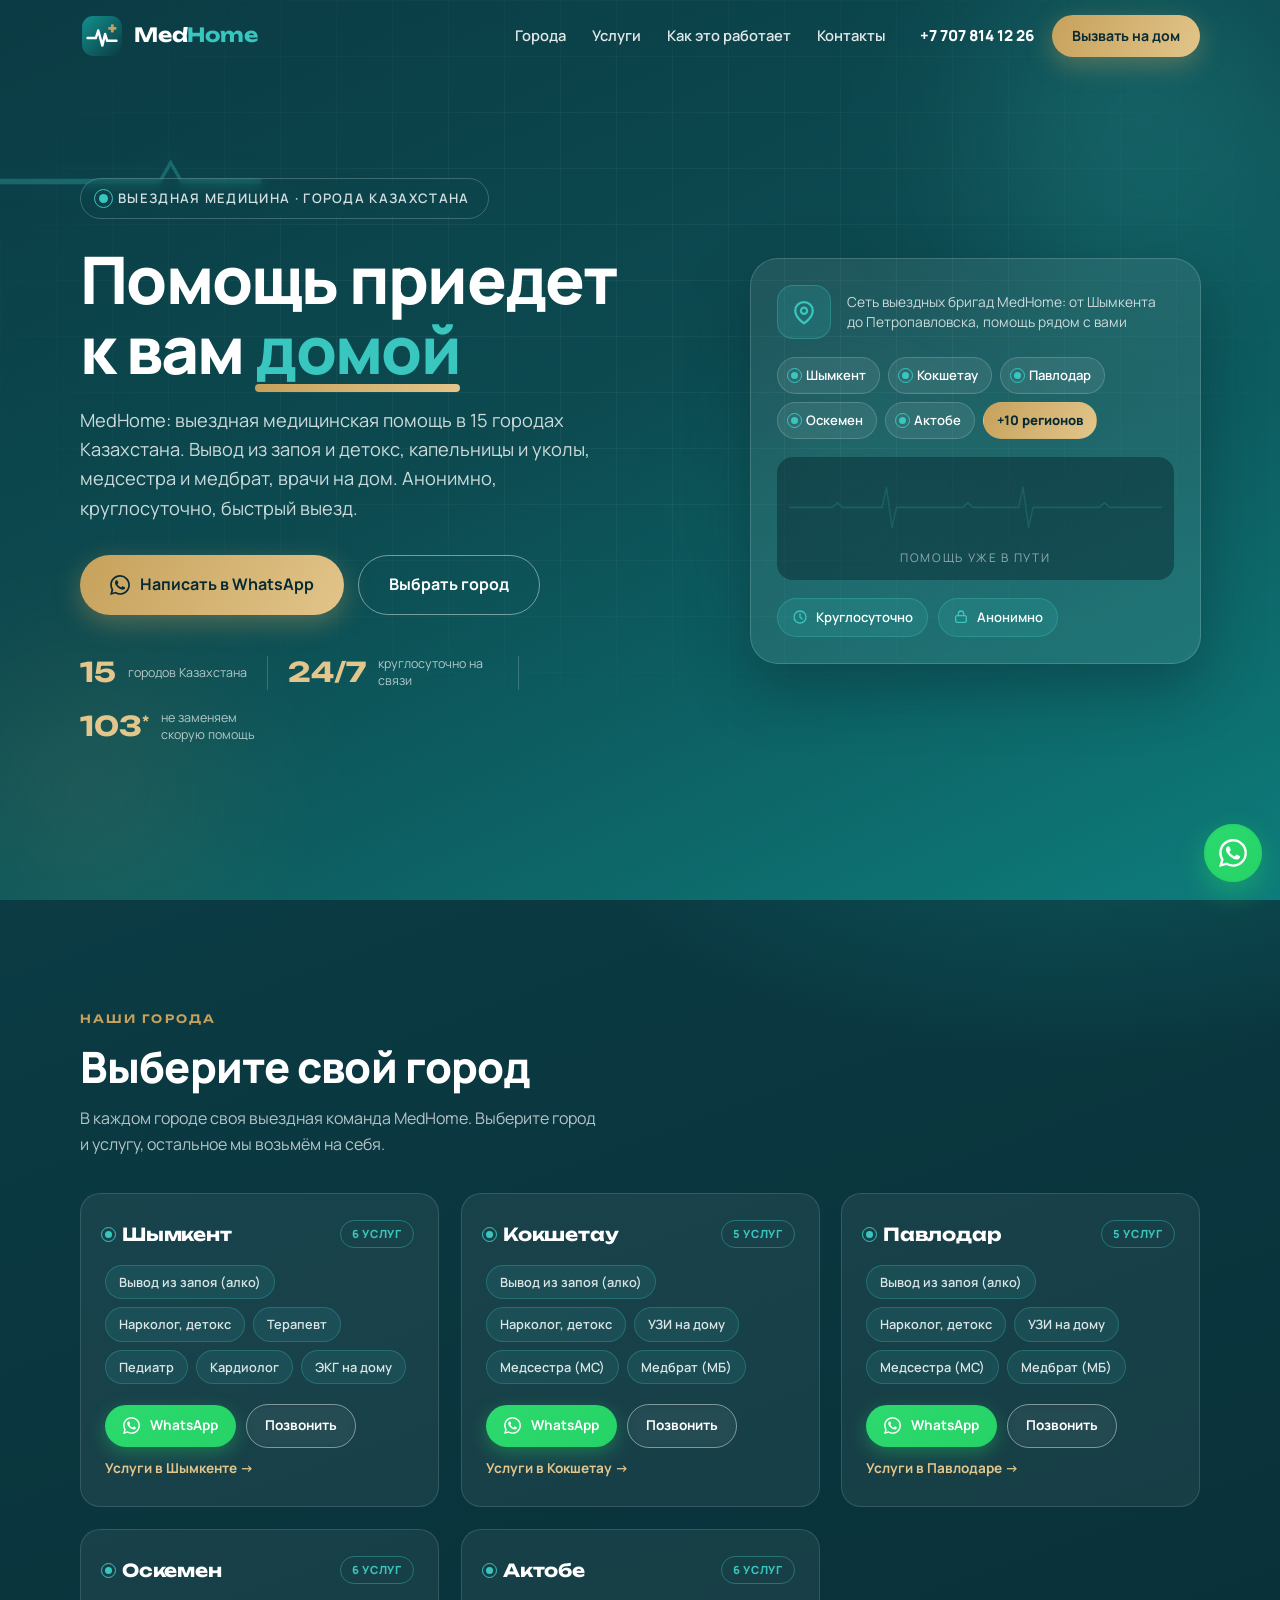
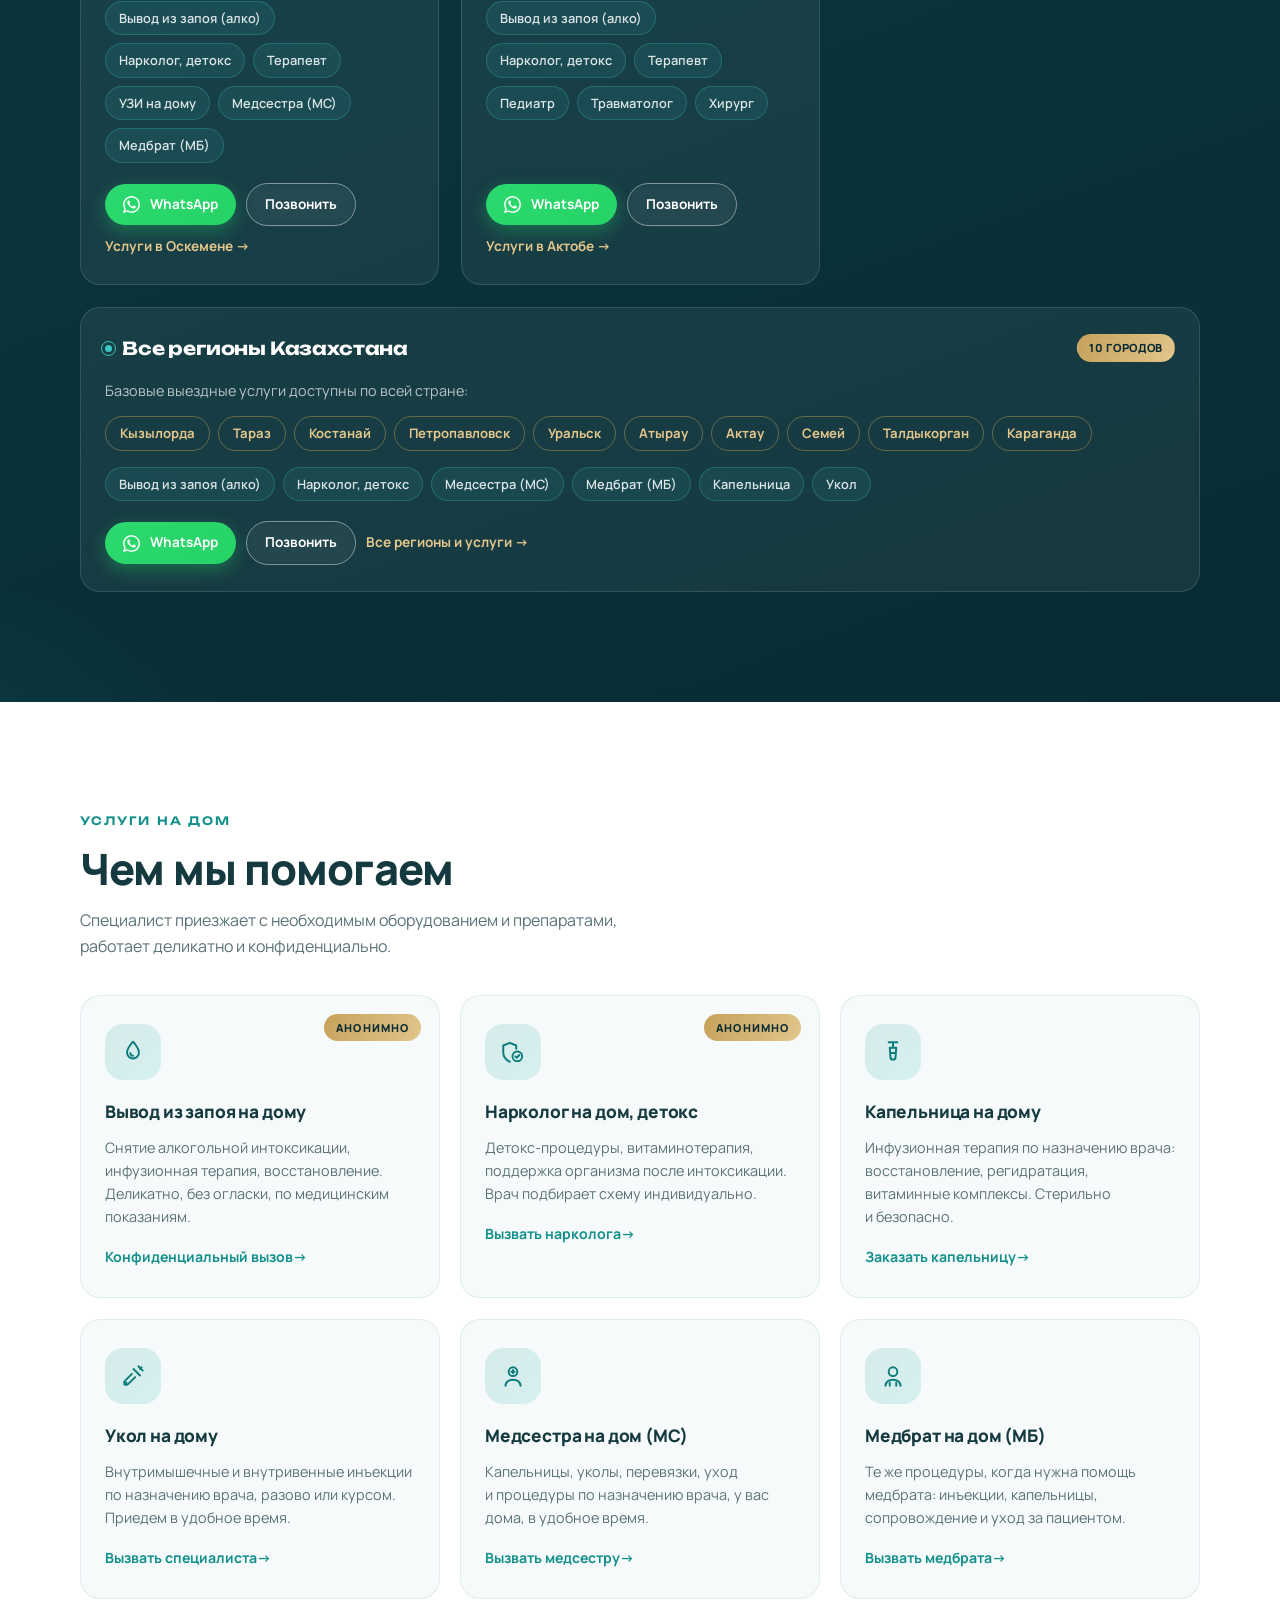
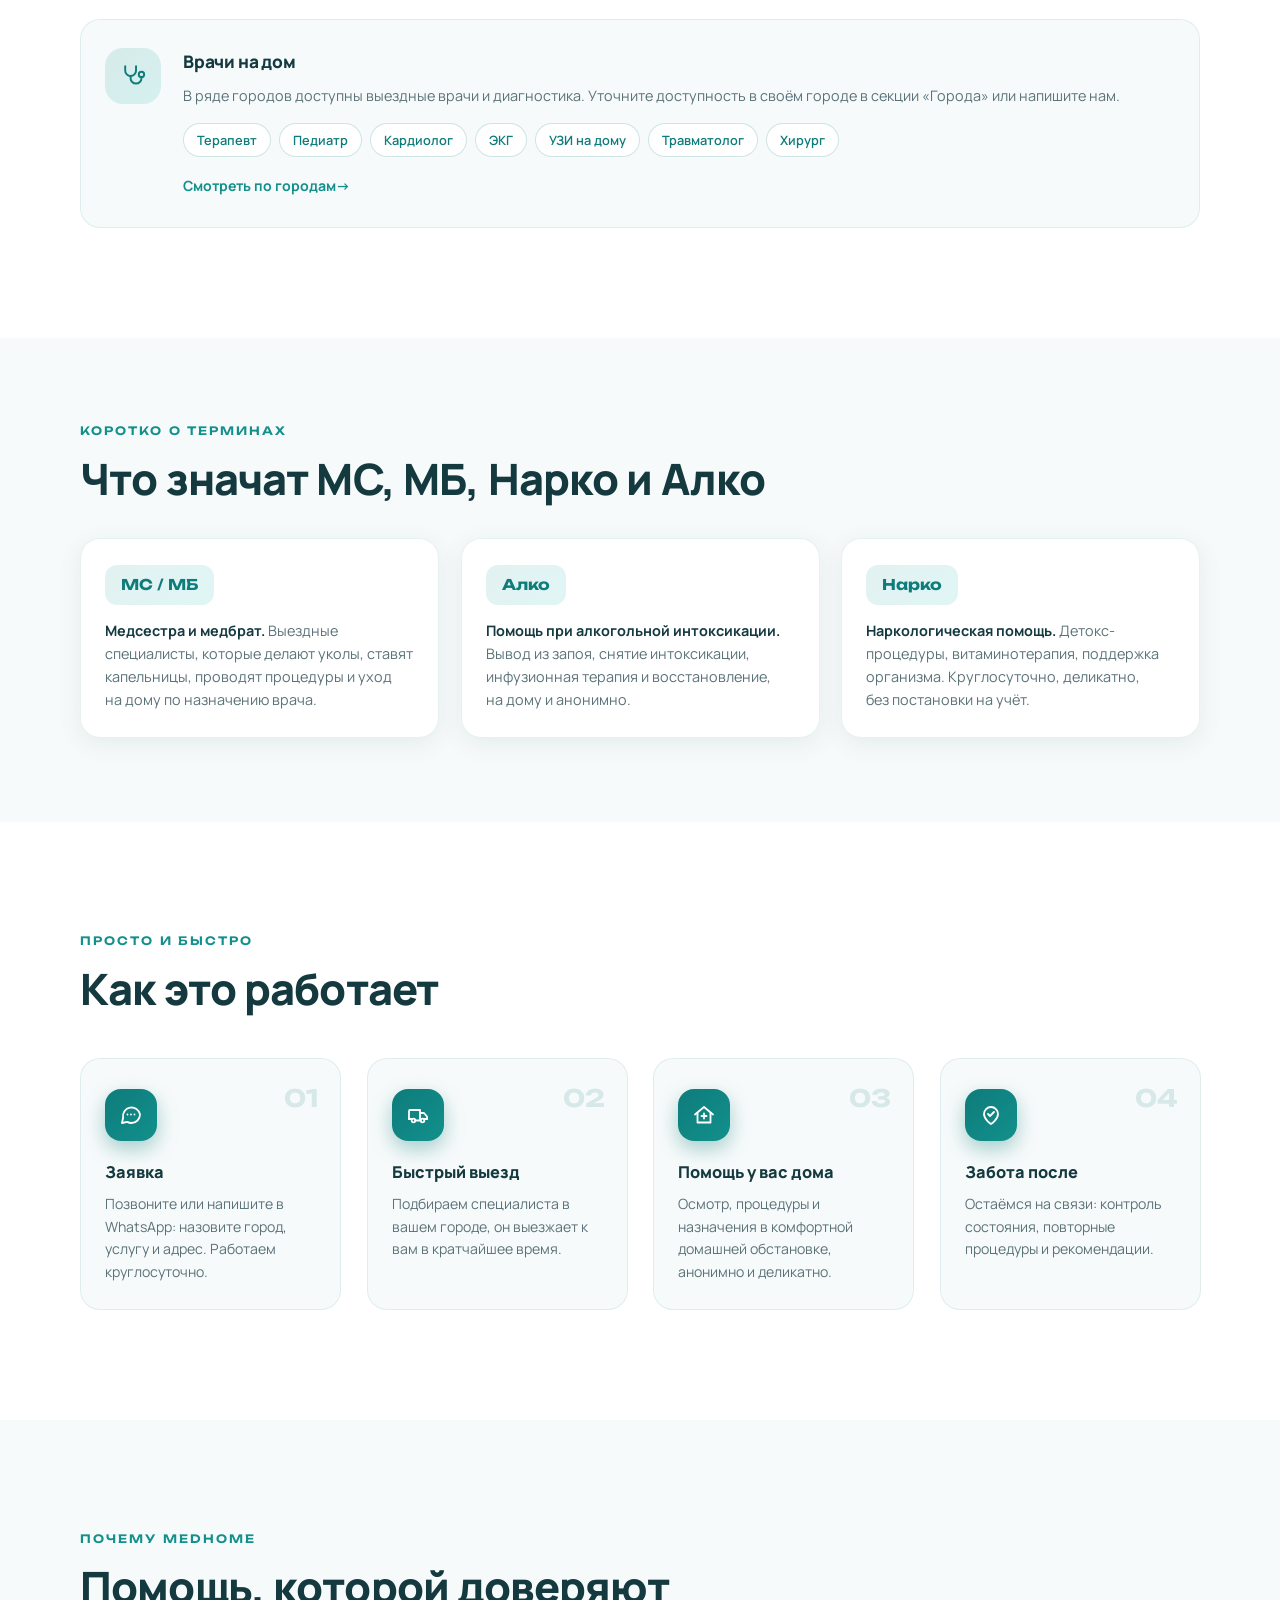
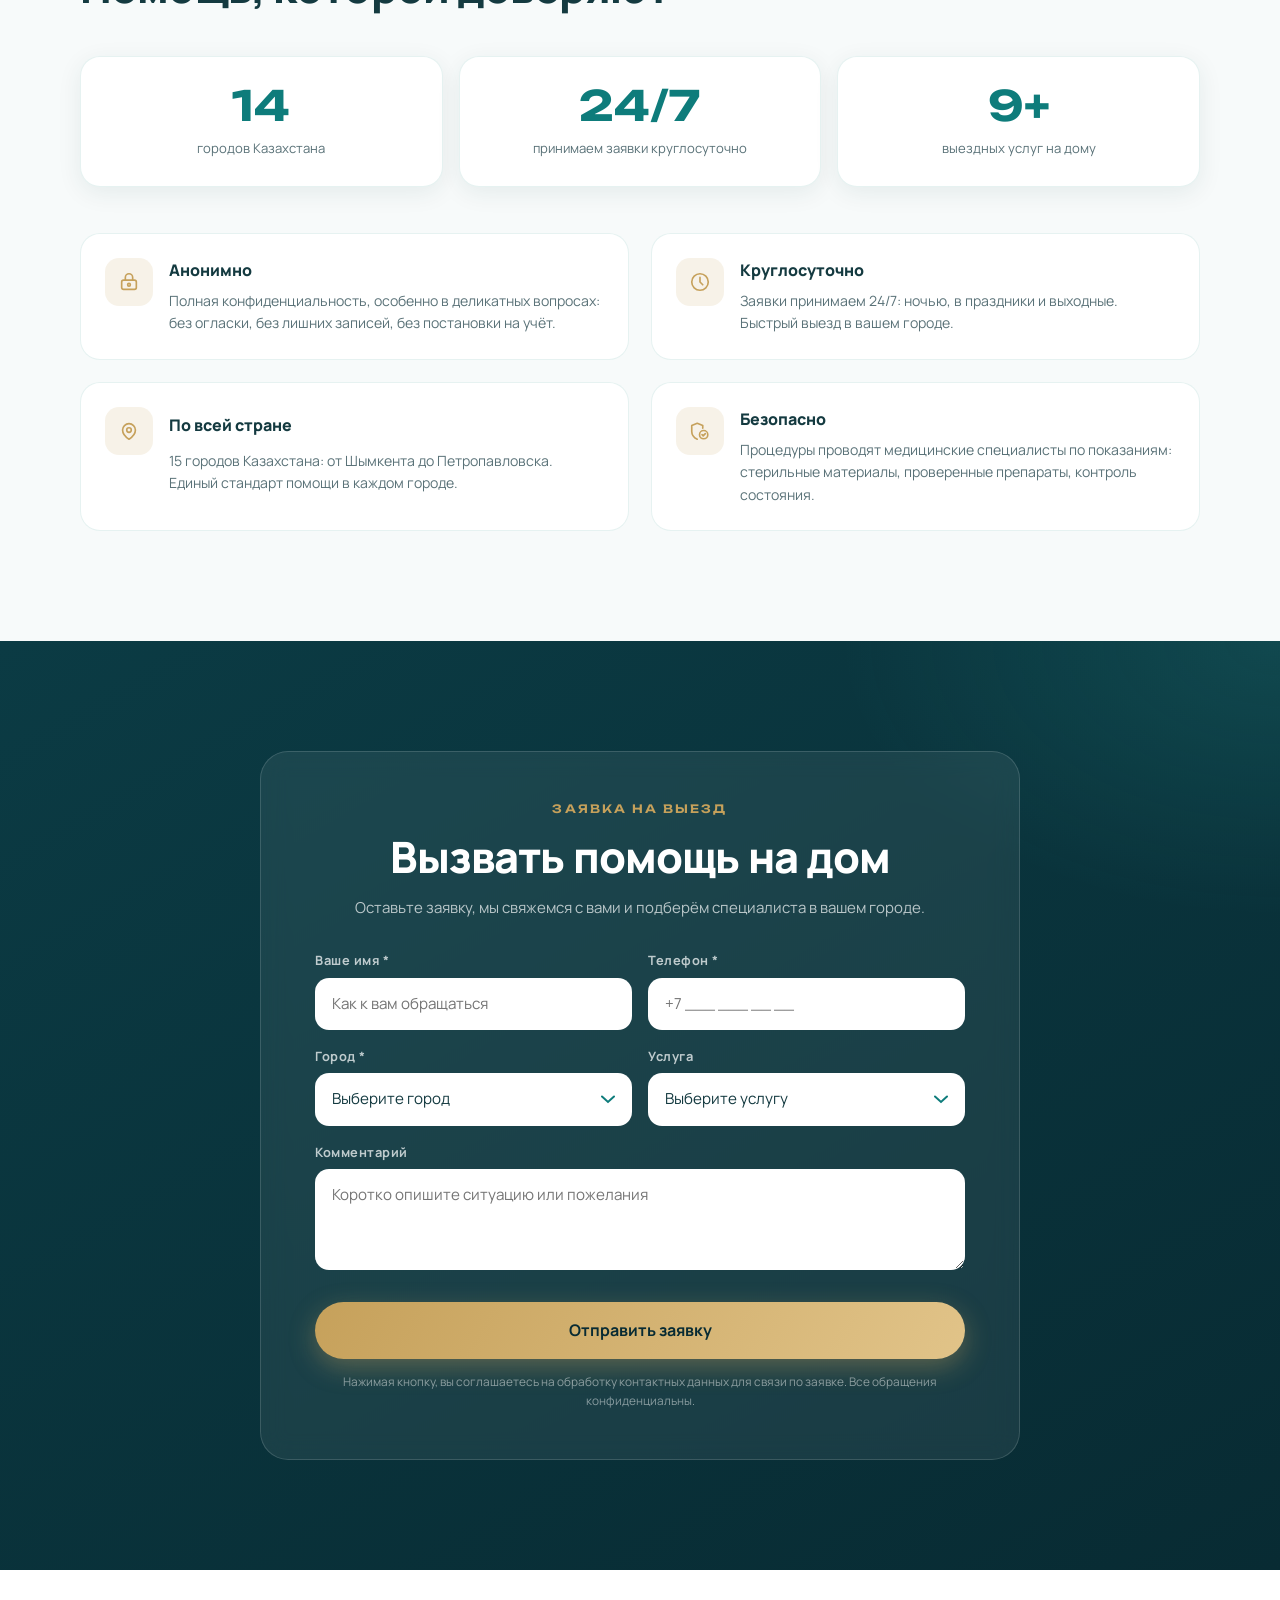
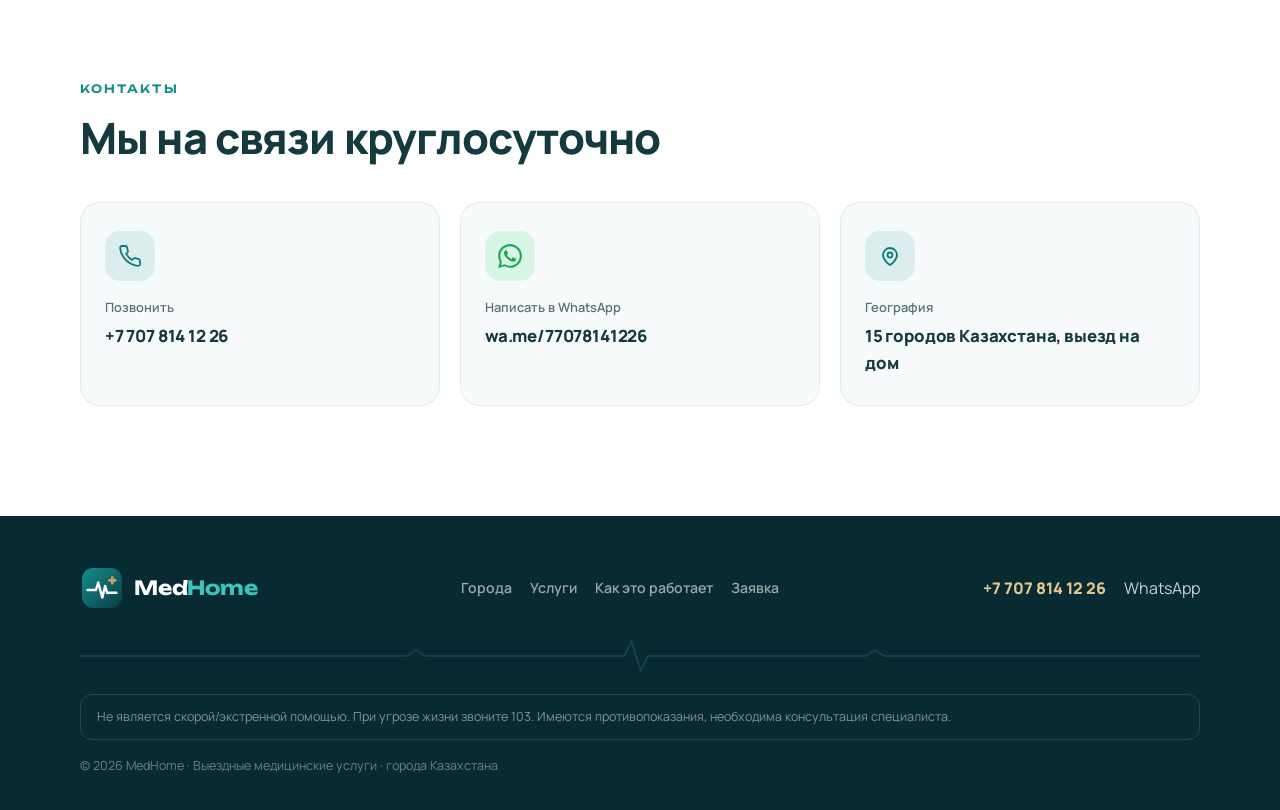
==== commit 71a1a20f: "Regions: re-add WhatsApp lead-capture gate + bot (phone+name) on all pages incl compliant -med pages" ====
--- a/index.html
+++ b/index.html
@@ -654,6 +654,16 @@
     <svg viewBox="0 0 24 24" width="28" height="28" fill="currentColor" aria-hidden="true"><path d="M17.47 14.38c-.3-.15-1.77-.87-2.04-.97-.27-.1-.47-.15-.67.15-.2.3-.77.97-.94 1.17-.17.2-.35.22-.65.07-.3-.15-1.26-.46-2.4-1.48-.89-.79-1.49-1.77-1.66-2.07-.17-.3-.02-.46.13-.61.13-.13.3-.35.45-.52.15-.17.2-.3.3-.5.1-.2.05-.37-.02-.52-.08-.15-.67-1.62-.92-2.22-.24-.58-.49-.5-.67-.51l-.57-.01c-.2 0-.52.07-.8.37-.27.3-1.04 1.02-1.04 2.5 0 1.47 1.07 2.89 1.22 3.09.15.2 2.11 3.22 5.1 4.51.71.31 1.27.49 1.7.63.72.23 1.37.2 1.88.12.58-.09 1.77-.72 2.02-1.42.25-.7.25-1.3.17-1.42-.07-.12-.27-.2-.57-.35M12.05 21.79h-.01a9.8 9.8 0 0 1-4.98-1.36l-.36-.21-3.7.97.99-3.61-.24-.37a9.77 9.77 0 0 1-1.5-5.22c0-5.4 4.4-9.79 9.81-9.79a9.75 9.75 0 0 1 9.79 9.8c0 5.4-4.4 9.79-9.8 9.79m8.33-18.11A11.7 11.7 0 0 0 12.04 0C5.5 0 .16 5.33.16 11.88c0 2.1.55 4.14 1.59 5.94L.06 24l6.33-1.66a11.85 11.85 0 0 0 5.65 1.44h.01c6.54 0 11.87-5.33 11.87-11.88 0-3.18-1.24-6.16-3.49-8.4"/></svg>
   </a>
 
-  <script src="script.js?v=3" defer></script>
+  <script>
+    window.MEDHOME_LEAD = {
+      worker: 'https://medhome-leadbot.alikanafin0.workers.dev',
+      secret: 'd6867dcdbdcfb8f2f2fda561a1081566cc8e1bc58fe306fb',
+      site: 'MedHome (регионы)',
+      wa: '77078141226',
+      city: ''
+    };
+  </script>
+  <script src="lead-capture.js?v=1" defer></script>
+  <script src="script.js?v=4" defer></script>
 </body>
 </html>
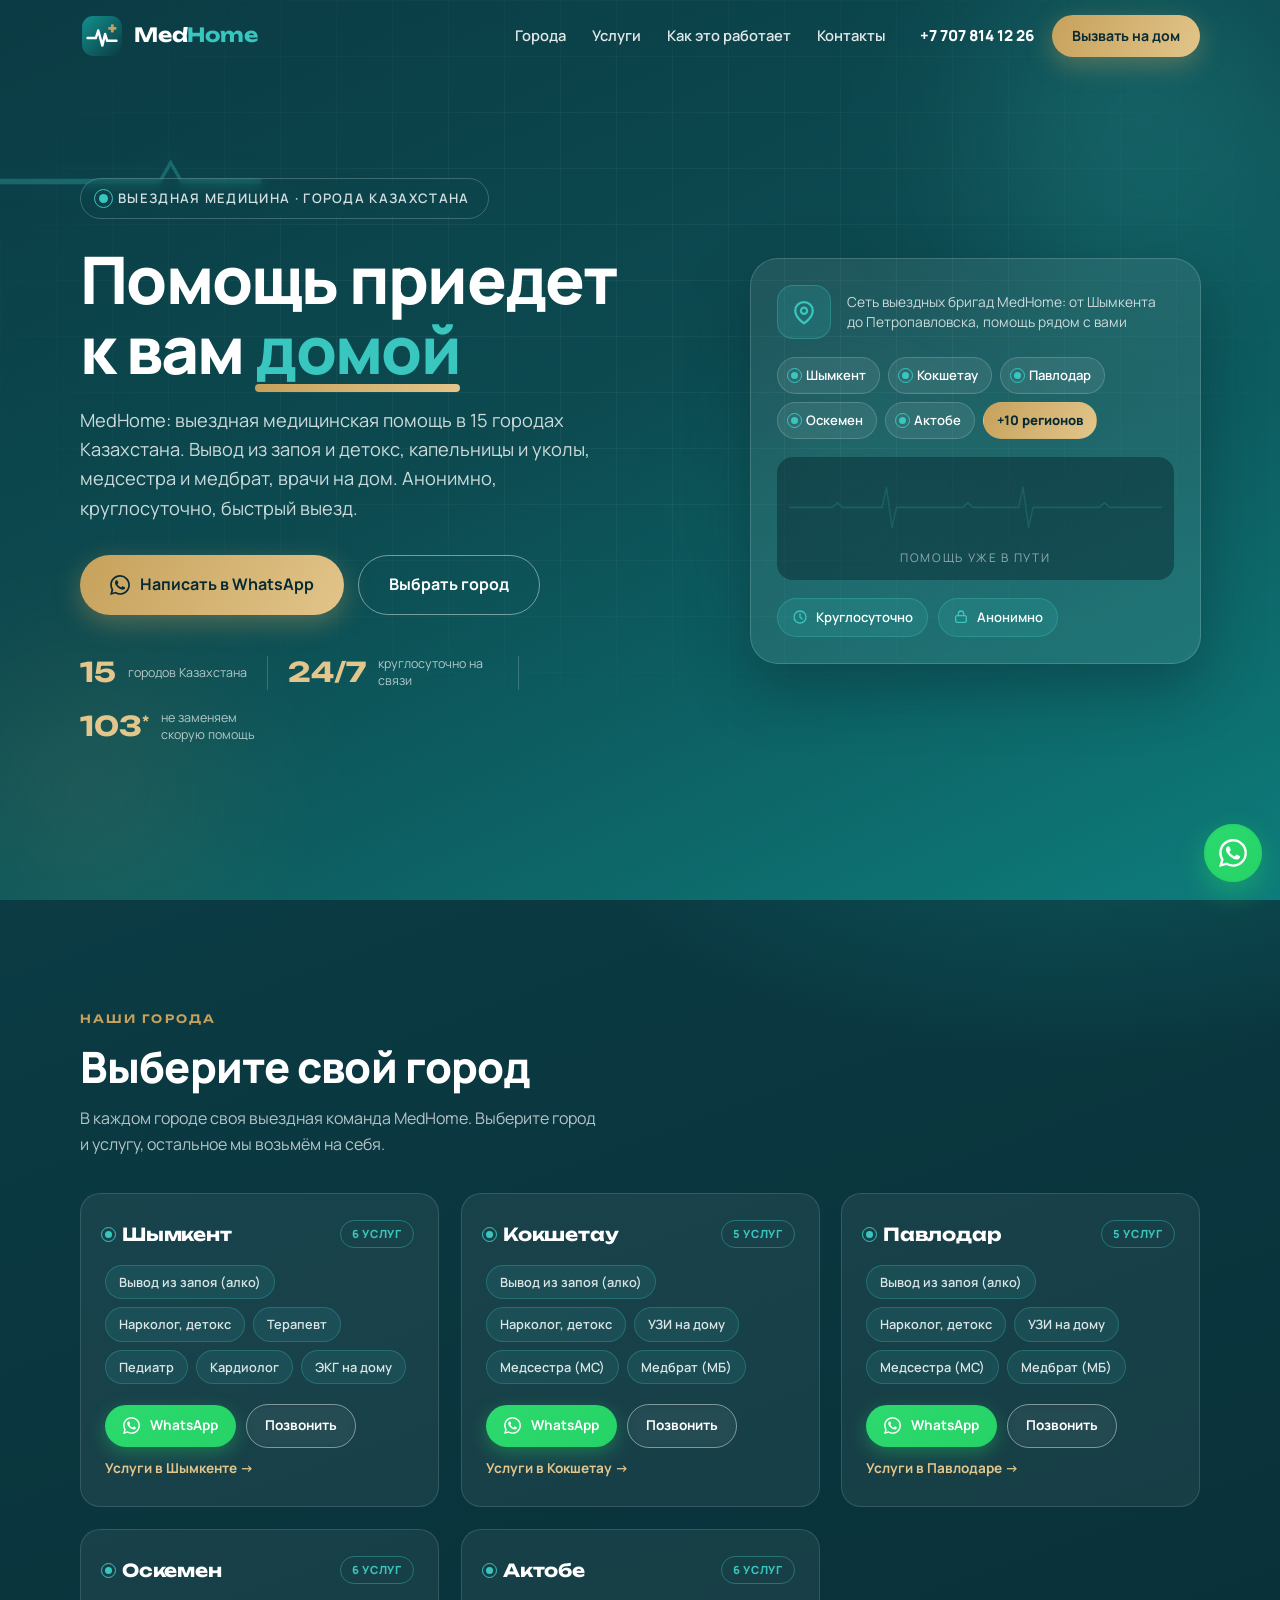
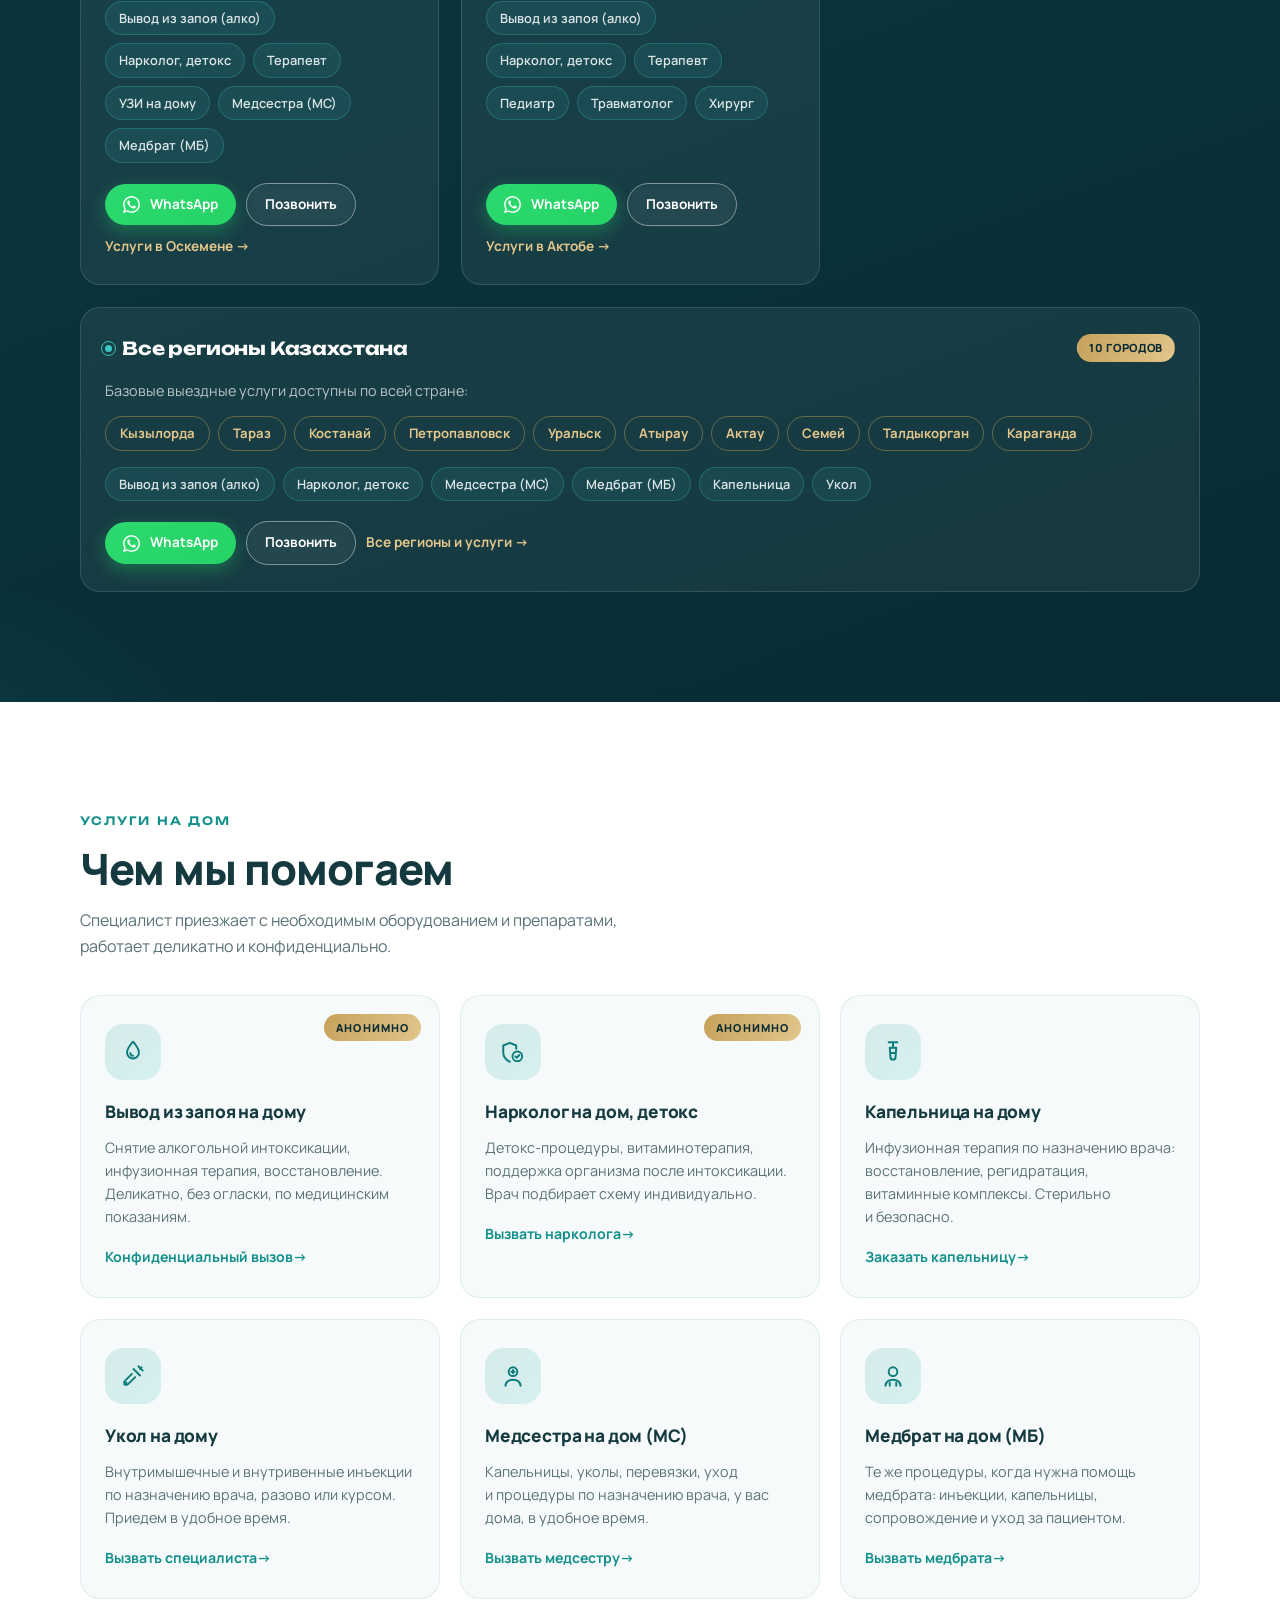
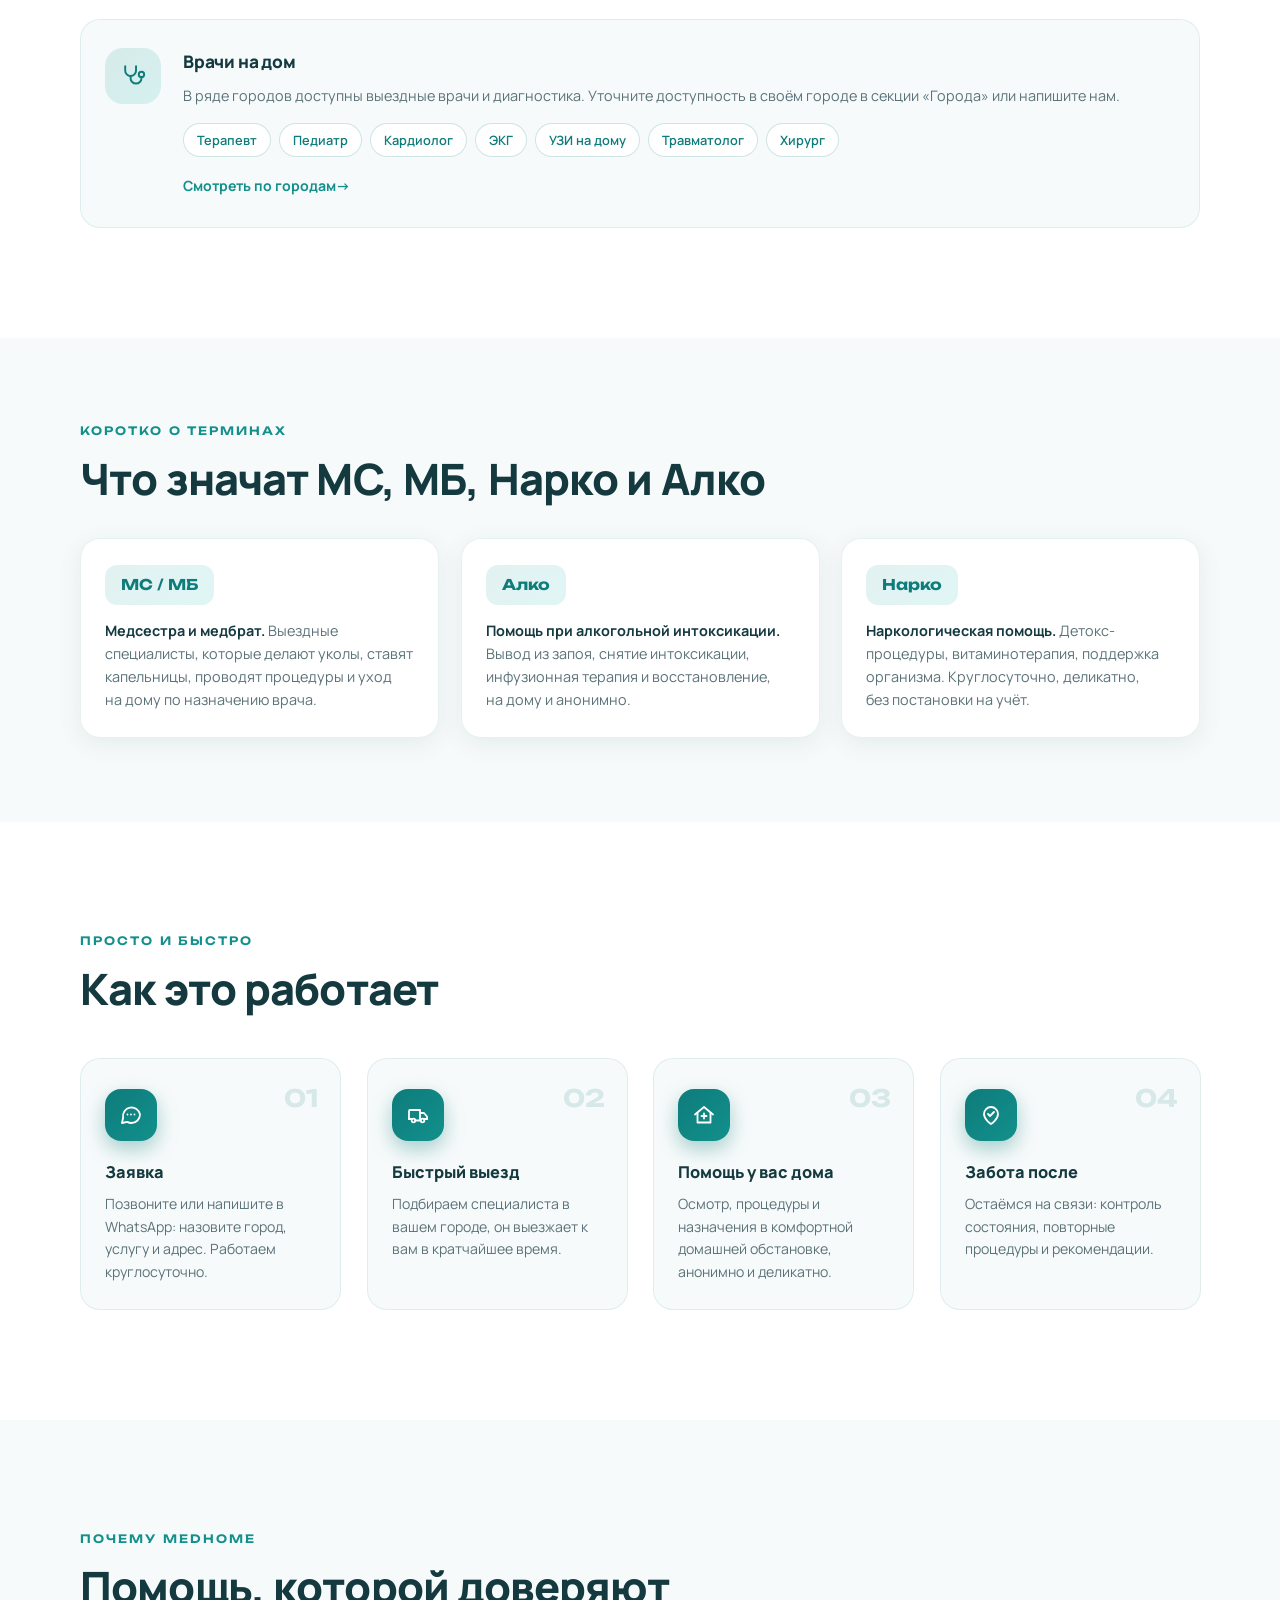
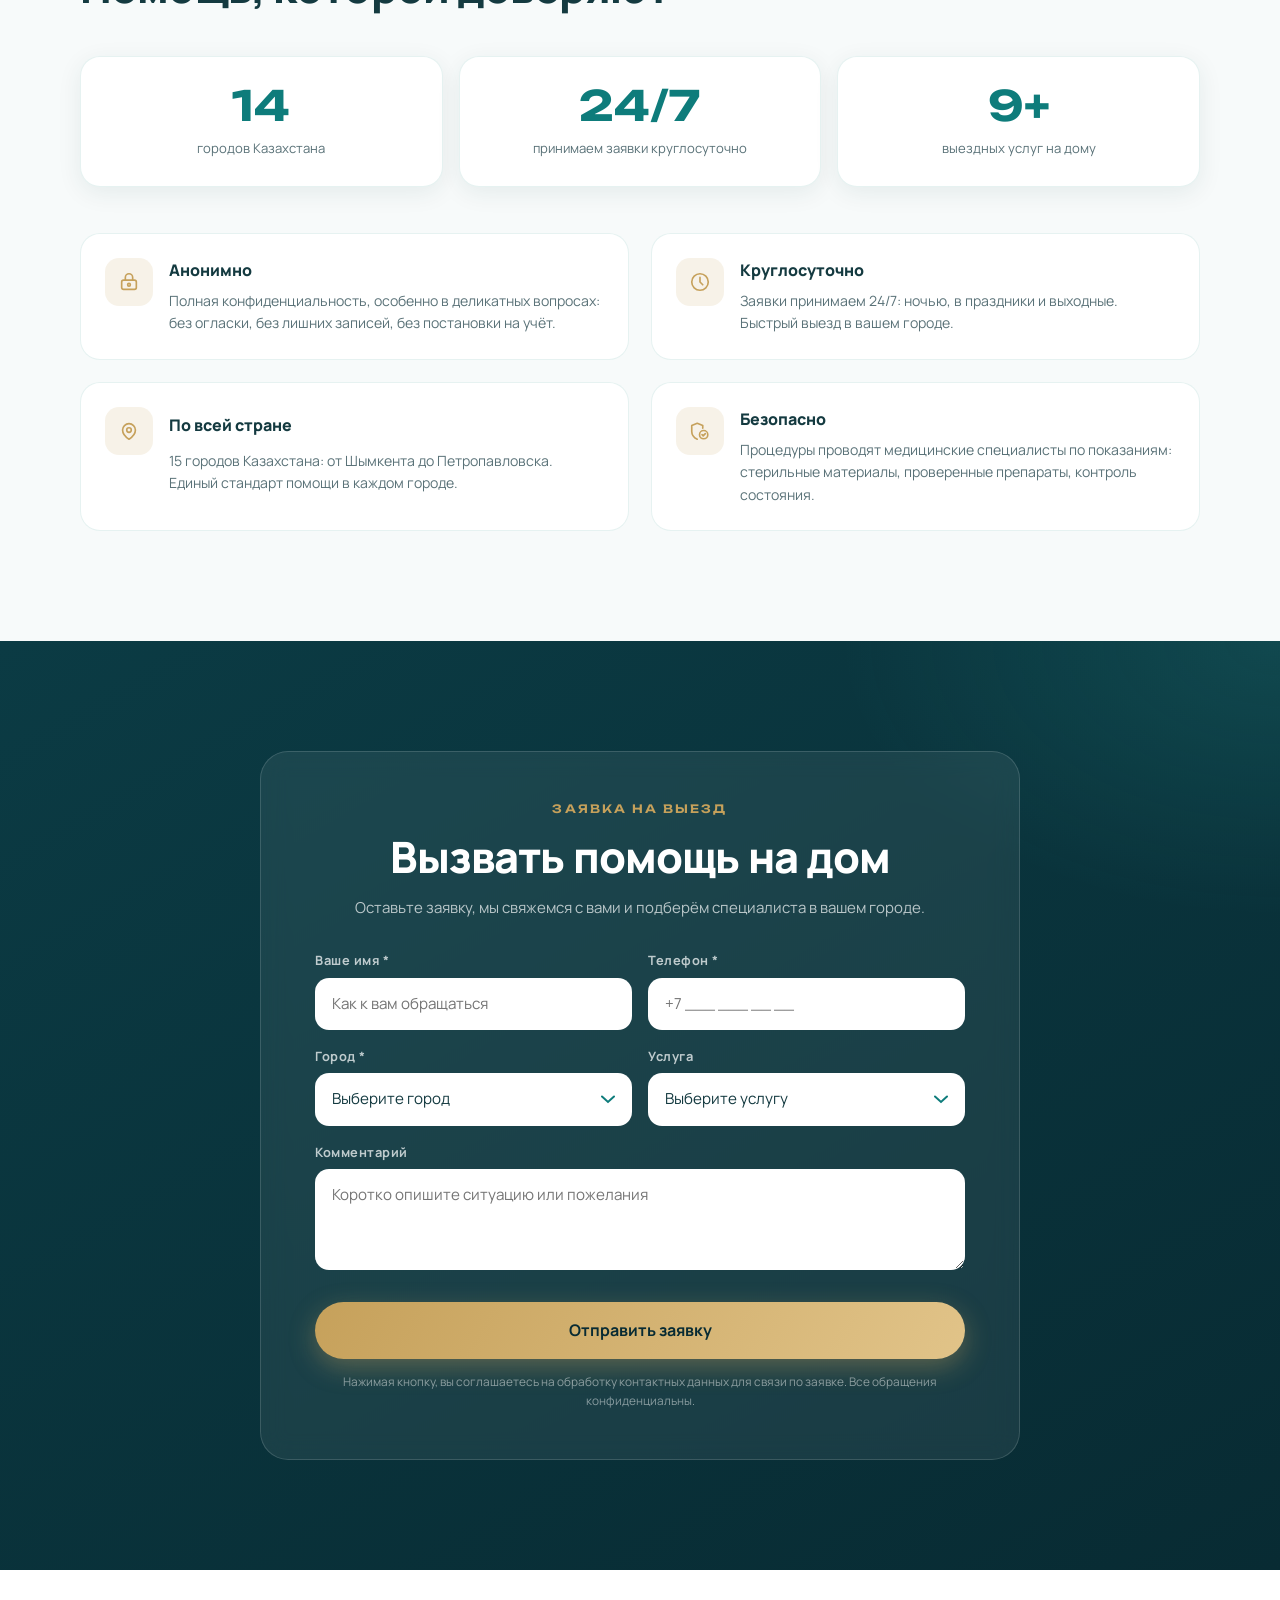
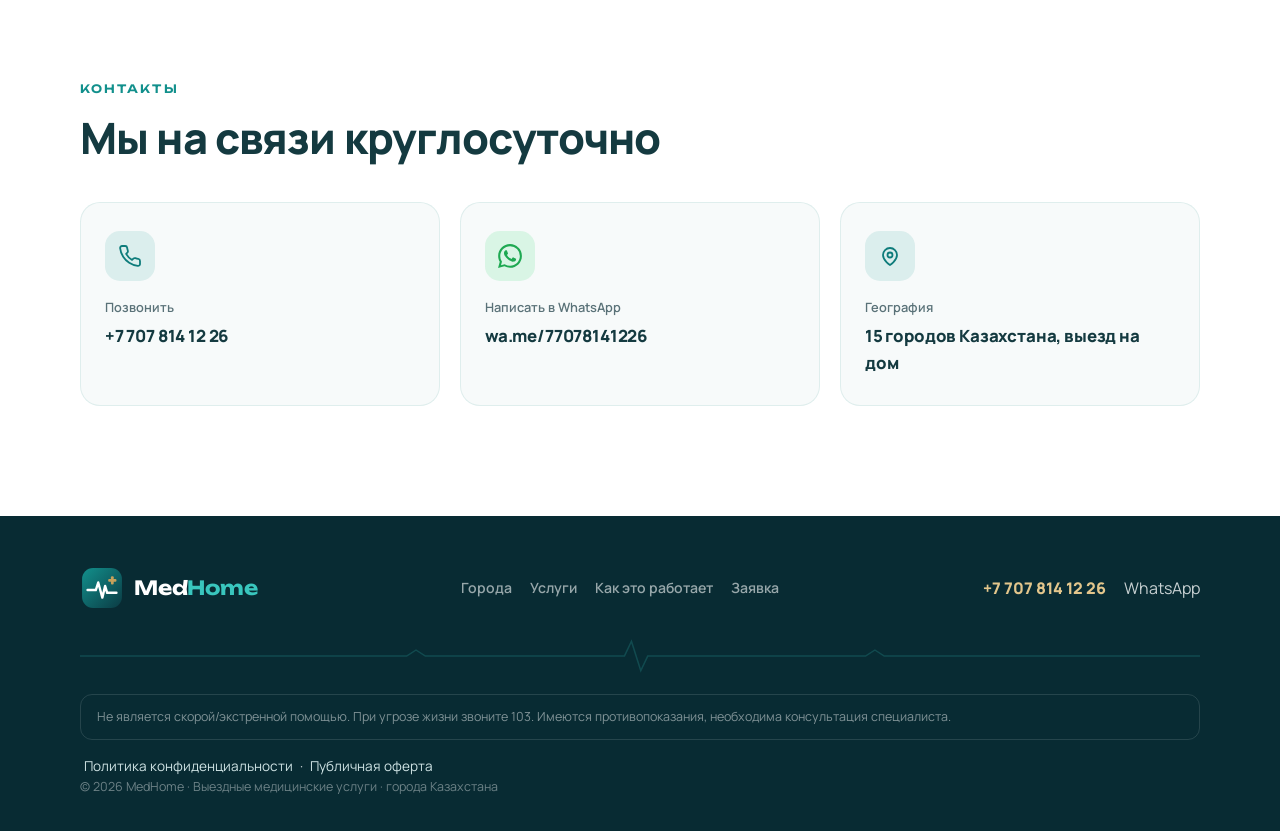
==== commit 420cabec: "Add Privacy Policy + Public Offer pages and footer links on all pages Co-Authored-By: Claude Opus 4." ====
--- a/index.html
+++ b/index.html
@@ -41,7 +41,7 @@
   <link rel="preconnect" href="https://fonts.gstatic.com" crossorigin>
   <link href="https://fonts.googleapis.com/css2?family=Manrope:wght@400;500;600;700;800&family=Unbounded:wght@500;600;700&display=swap" rel="stylesheet">
 
-  <link rel="stylesheet" href="styles.css?v=3">
+  <link rel="stylesheet" href="styles.css?v=4">
 
   <script type="application/ld+json">
   {
@@ -644,6 +644,7 @@
         </svg>
       </div>
       <p class="footer-disclaimer">Не является скорой/экстренной помощью. При угрозе жизни звоните 103. Имеются противопоказания, необходима консультация специалиста.</p>
+        <p class="footer-legal"><a href="privacy.html">Политика конфиденциальности</a> · <a href="oferta.html">Публичная оферта</a></p>
       <p class="footer-copy">© <span id="year">2026</span> MedHome · Выездные медицинские услуги · города Казахстана</p>
     </div>
   </footer>
--- a/styles.css
+++ b/styles.css
@@ -1193,3 +1193,7 @@
   font-weight: 600; font-size: .92rem; color: var(--teal-2);
 }
 .regions-banner .regions-note { color: var(--muted); font-size: .92rem; margin: 0; }
+
+.footer-legal{margin:10px 0 0;font-size:.85rem;line-height:1.5}
+.footer-legal a{color:#cfe3e4;margin:0 4px;text-decoration:none}
+.footer-legal a:hover{text-decoration:underline;color:#fff}
